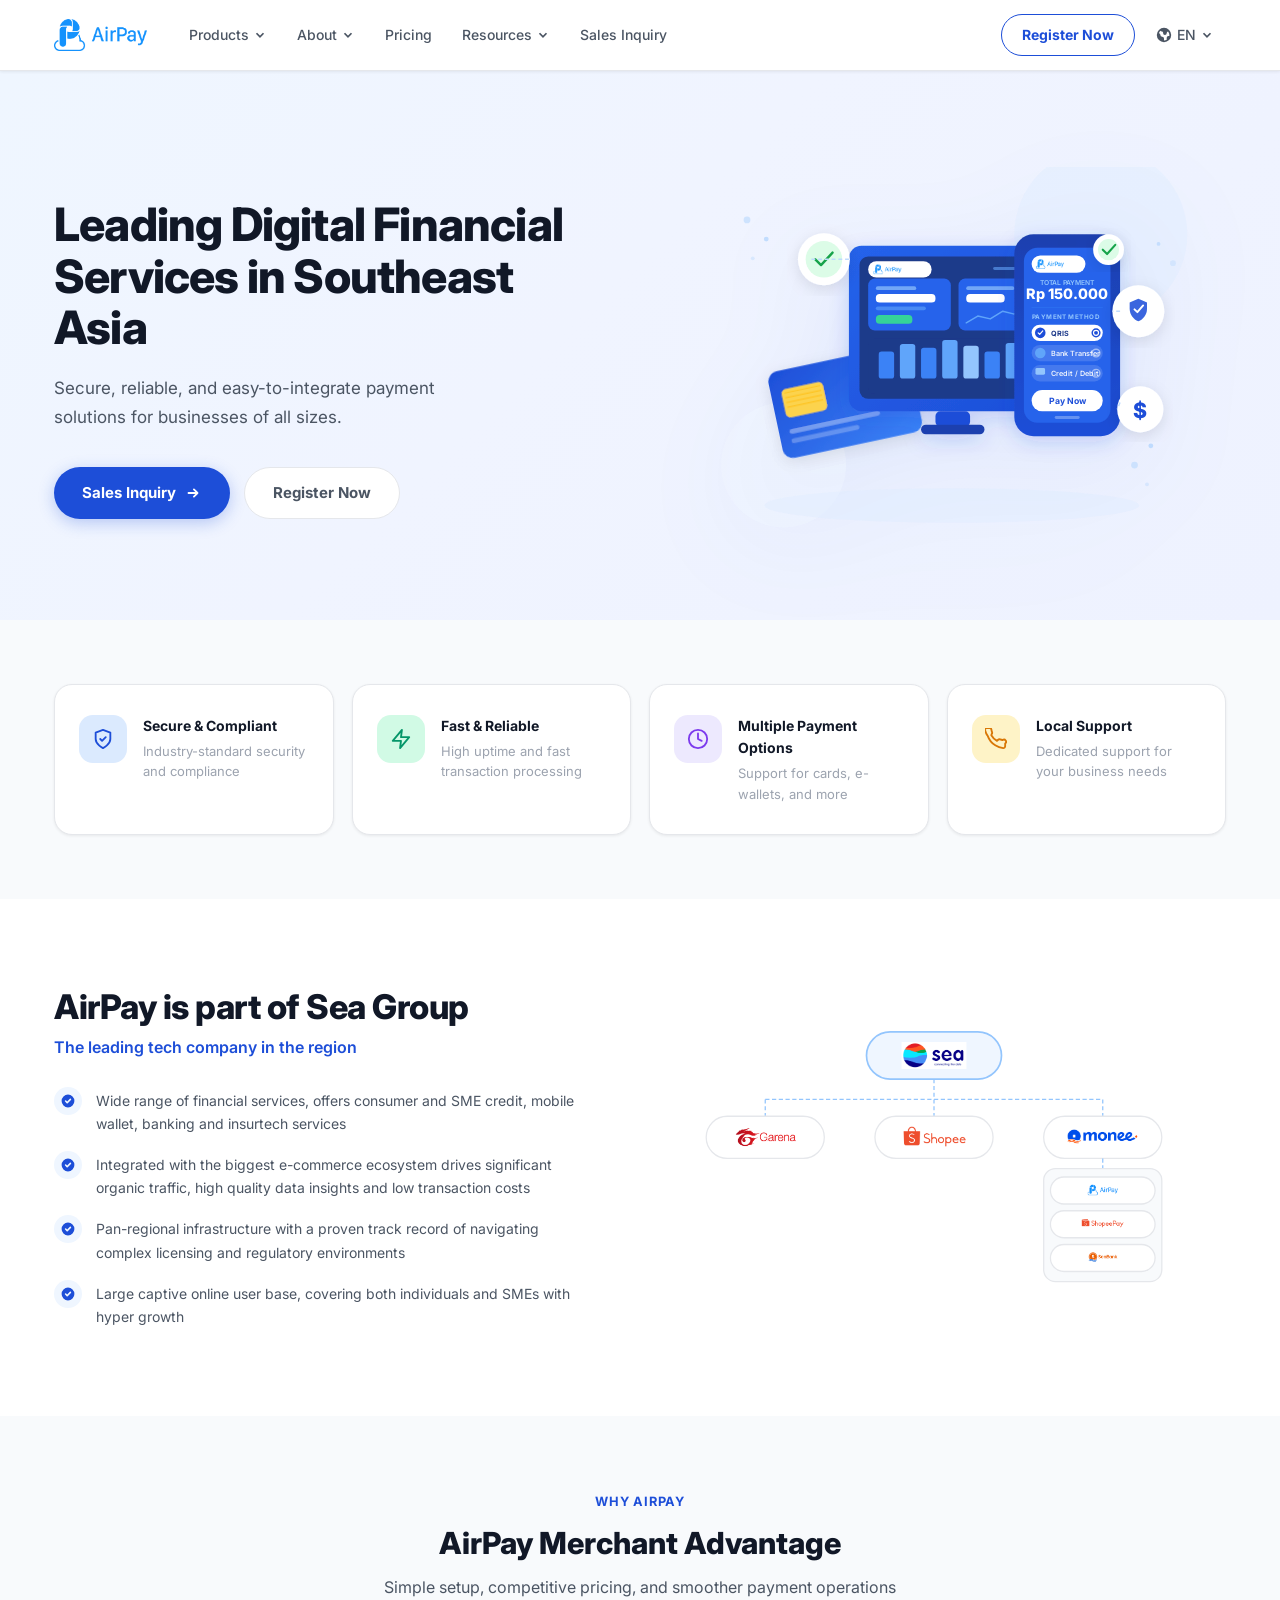
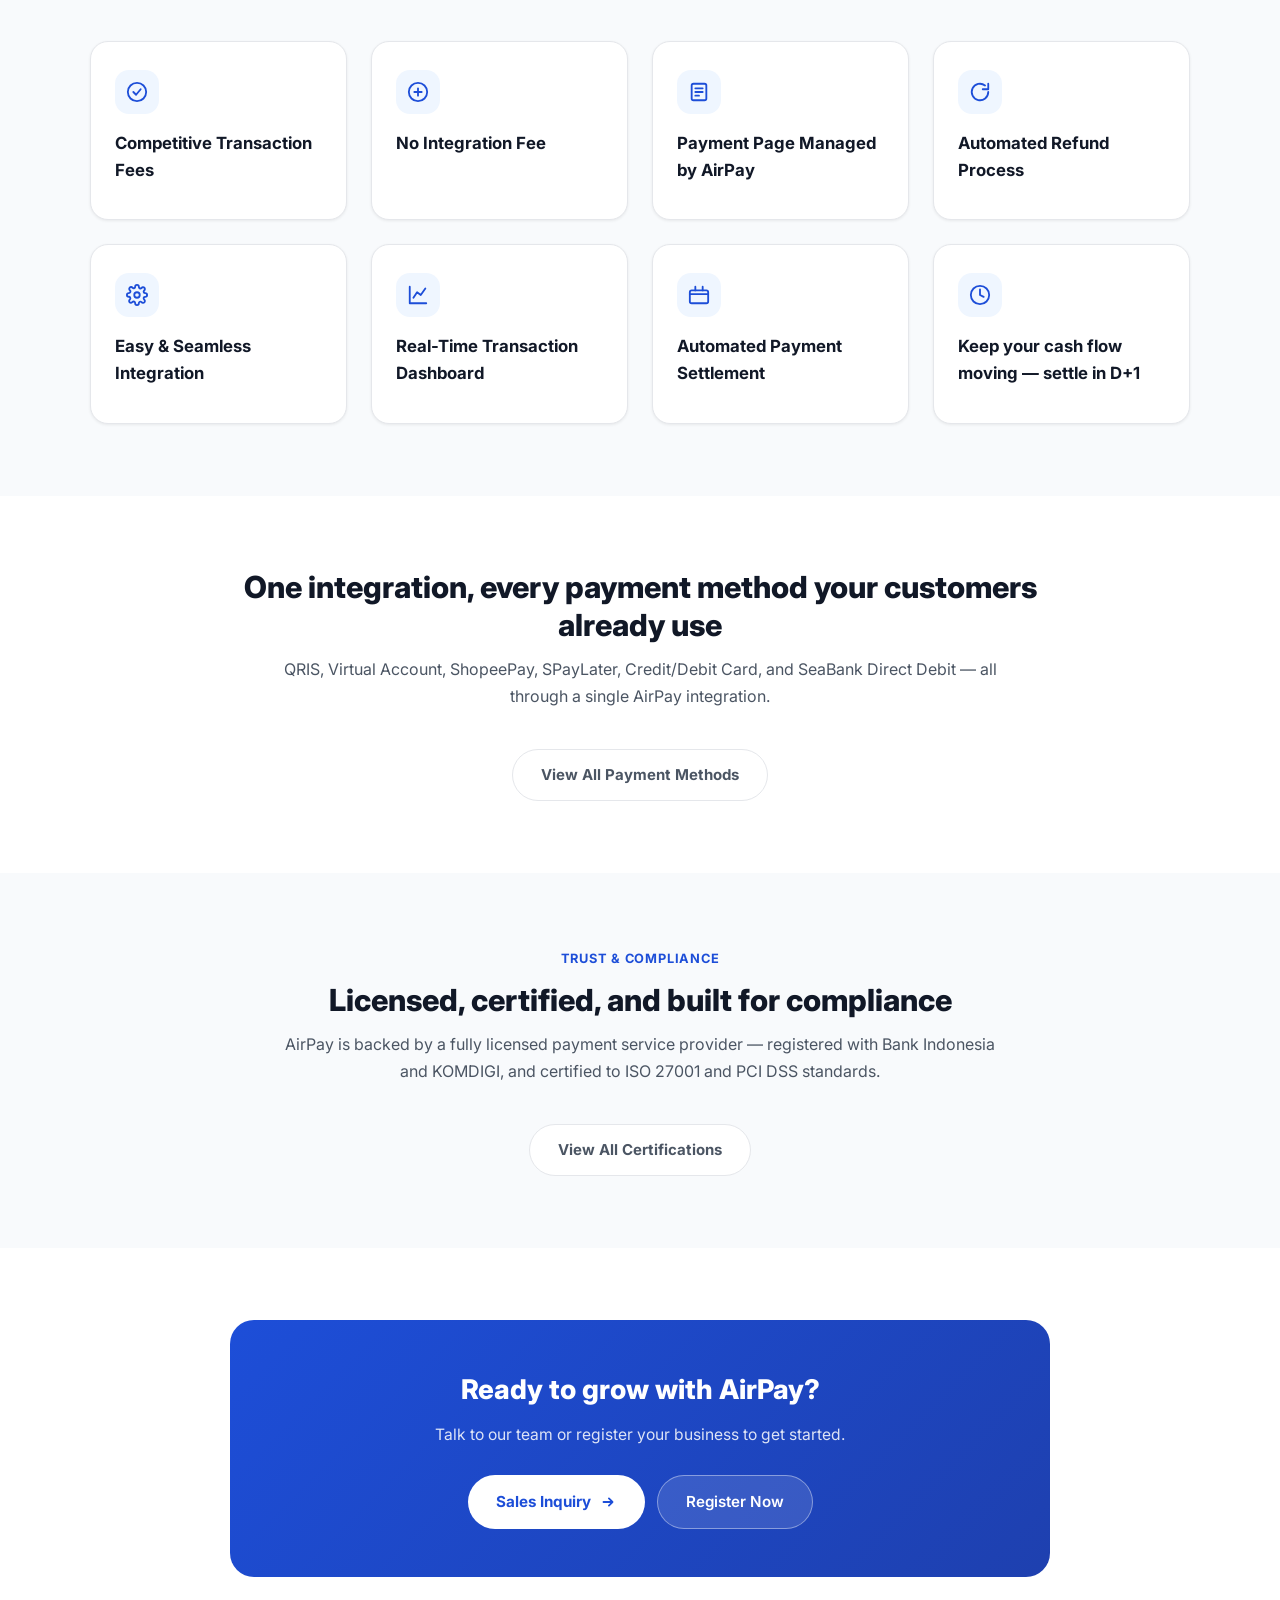
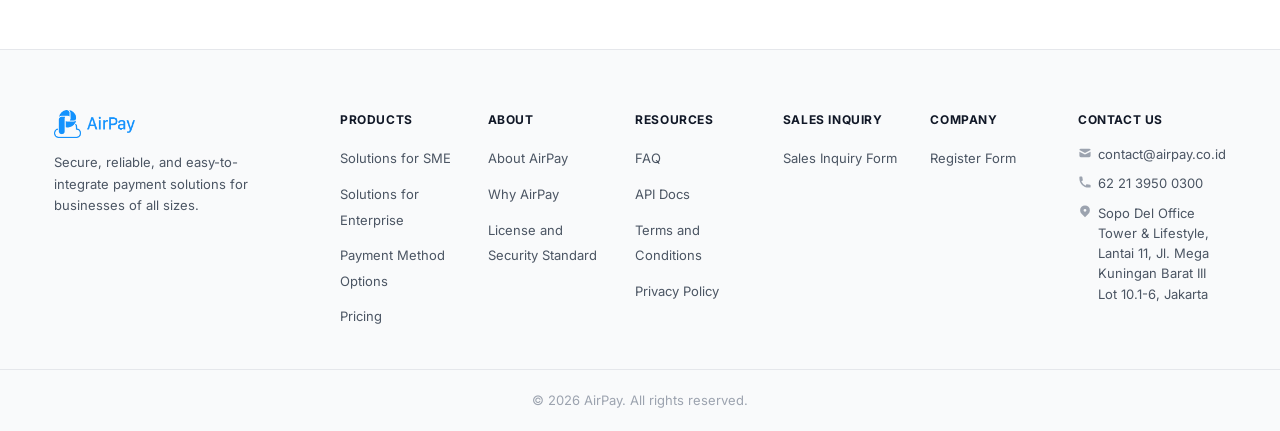
==== index.html @ 7a3e99b0 "Redesign hero phone into a richer, more enticing AirPay checkout mockup Enlarges the phone illustrat" ====
<!DOCTYPE html>
<html lang="en">
<head>
  <meta charset="UTF-8" />
  <meta name="viewport" content="width=device-width, initial-scale=1.0" />
  <meta name="description" content="AirPay — Secure, reliable, and easy-to-integrate payment solutions for businesses of all sizes in Southeast Asia." />
  <title>AirPay — Leading Digital Financial Services in Southeast Asia</title>
  <link href="https://fonts.googleapis.com/css2?family=Inter:wght@300;400;500;600;700;800&display=swap" rel="stylesheet" />
  <link rel="stylesheet" href="styles.css" />
  <link rel="stylesheet" href="content-page.css" />
</head>
<body>

  <!-- ===== NAVBAR ===== -->
  <nav class="navbar" id="navbar">
    <div class="nav-container">
      <a href="/" class="nav-logo">
        <img src="logo.png" alt="AirPay" class="logo-img" onerror="this.style.display='none';this.nextElementSibling.style.display='flex'">
        <span class="logo-svg-fallback">
          <svg viewBox="0 0 44 44" fill="none" xmlns="http://www.w3.org/2000/svg" style="width:38px;height:38px">
            <circle cx="22" cy="22" r="22" fill="#2196F3"/>
            <path d="M13 32L22 13L31 32H26.2L22 22.5L17.8 32H13Z" fill="white"/>
            <path d="M18 17H24C25.7 17 27 18.3 27 20C27 21.7 25.7 23 24 23H18V17Z" fill="rgba(255,255,255,0.5)"/>
          </svg>
          <span style="font-size:19px;font-weight:700;color:#2196F3;letter-spacing:-0.2px">AirPay</span>
        </span>
      </a>

      <div class="nav-menu" id="navMenu">
        <div class="nav-item dropdown">
          <a href="#" class="nav-link">
            <span data-i18n="nav.products">Products</span>
            <svg class="chevron" viewBox="0 0 16 16" fill="none" stroke="currentColor" stroke-width="2"><path d="M4 6l4 4 4-4"/></svg>
          </a>
          <div class="dropdown-menu">
            <a href="solutions-sme.html"><span data-i18n="nav.solutionsSme">Solutions for SME</span></a>
            <a href="solutions-enterprise.html"><span data-i18n="nav.solutionsEnterprise">Solutions for Enterprise</span></a>
            <a href="payment-methods.html"><span data-i18n="nav.paymentMethods">Payment Method Options</span></a>
          </div>
        </div>
        <div class="nav-item dropdown">
          <a href="#" class="nav-link">
            <span data-i18n="nav.about">About</span>
            <svg class="chevron" viewBox="0 0 16 16" fill="none" stroke="currentColor" stroke-width="2"><path d="M4 6l4 4 4-4"/></svg>
          </a>
          <div class="dropdown-menu">
            <a href="about-airpay.html"><span data-i18n="nav.aboutAirpay">About AirPay</span></a>
            <a href="partners.html"><span data-i18n="nav.airpayPartners">AirPay Partners</span></a>
            <a href="license.html"><span data-i18n="nav.licenseSecurity">License and Security Standard</span></a>
          </div>
        </div>
        <a href="pricing.html" class="nav-link"><span data-i18n="nav.pricing">Pricing</span></a>
        <div class="nav-item dropdown">
          <a href="#" class="nav-link">
            <span data-i18n="nav.resources">Resources</span>
            <svg class="chevron" viewBox="0 0 16 16" fill="none" stroke="currentColor" stroke-width="2"><path d="M4 6l4 4 4-4"/></svg>
          </a>
          <div class="dropdown-menu">
            <a href="#"><span data-i18n="nav.faq">FAQ</span></a>
            <a href="https://product.shopeepay.co.id/integration/api/gateway/" target="_blank" rel="noopener noreferrer"><span data-i18n="nav.apiDocs">API Docs</span></a>
            <a href="https://shopeepay.co.id/terms" target="_blank" rel="noopener noreferrer"><span data-i18n="nav.terms">Terms and Conditions</span></a>
            <a href="https://shopeepay.co.id/privacy" target="_blank" rel="noopener noreferrer"><span data-i18n="nav.privacy">Privacy Policy</span></a>
          </div>
        </div>
        <a href="https://help.shopee.co.id/portal/survey/45d63a38f236404bbe371f5e59797d23" target="_blank" rel="noopener noreferrer" class="nav-link"><span data-i18n="nav.salesInquiry">Sales Inquiry</span></a>
      </div>

      <div class="nav-actions" id="navActions">
        <a href="https://help.shopee.co.id/portal/survey/883dc85ec2584fb4941d2cc26aeb2e5a" target="_blank" rel="noopener noreferrer" class="btn-register"><span data-i18n="nav.registerNow">Register Now</span></a>
        <div class="lang-selector">
          <svg class="globe-icon" viewBox="0 0 20 20" fill="currentColor"><path fill-rule="evenodd" d="M10 18a8 8 0 100-16 8 8 0 000 16zM4.332 8.027a6.012 6.012 0 011.912-2.706C6.512 5.73 6.974 6 7.5 6A1.5 1.5 0 019 7.5V8a2 2 0 004 0 2 2 0 011.523-1.943A5.977 5.977 0 0116 10c0 .34-.028.675-.083 1H15a2 2 0 00-2 2v2.197A5.973 5.973 0 0110 16v-2a2 2 0 00-2-2 2 2 0 01-2-2 2 2 0 00-1.668-1.973z" clip-rule="evenodd"/></svg>
          <span class="lang-label">EN</span>
          <svg class="chevron" viewBox="0 0 16 16" fill="none" stroke="currentColor" stroke-width="2"><path d="M4 6l4 4 4-4"/></svg>
          <div class="lang-menu">
            <button type="button" class="lang-option" data-lang="en">
              <span>English</span>
              <svg class="lang-check" viewBox="0 0 20 20" fill="currentColor"><path fill-rule="evenodd" d="M16.707 5.293a1 1 0 010 1.414l-8 8a1 1 0 01-1.414 0l-4-4a1 1 0 111.414-1.414L8 12.586l7.293-7.293a1 1 0 011.414 0z" clip-rule="evenodd"/></svg>
            </button>
            <button type="button" class="lang-option" data-lang="id">
              <span>Bahasa Indonesia</span>
              <svg class="lang-check" viewBox="0 0 20 20" fill="currentColor"><path fill-rule="evenodd" d="M16.707 5.293a1 1 0 010 1.414l-8 8a1 1 0 01-1.414 0l-4-4a1 1 0 111.414-1.414L8 12.586l7.293-7.293a1 1 0 011.414 0z" clip-rule="evenodd"/></svg>
            </button>
          </div>
        </div>
      </div>

      <button class="nav-toggle" id="navToggle" aria-label="Toggle navigation">
        <span></span><span></span><span></span>
      </button>
    </div>
  </nav>

  <!-- ===== HERO ===== -->
  <section class="hero">
    <div class="hero-container">
      <div class="hero-content">
        <h1 class="hero-title" data-i18n="hero.title">Leading Digital Financial Services in Southeast Asia</h1>
        <p class="hero-subtitle" data-i18n="hero.subtitle">Secure, reliable, and easy-to-integrate payment solutions for businesses of all sizes.</p>
        <div class="hero-actions">
          <a href="https://help.shopee.co.id/portal/survey/45d63a38f236404bbe371f5e59797d23" target="_blank" rel="noopener noreferrer" class="btn-primary">
            <span data-i18n="nav.salesInquiry">Sales Inquiry</span>
            <svg viewBox="0 0 20 20" fill="currentColor"><path fill-rule="evenodd" d="M10.293 5.293a1 1 0 011.414 0l4 4a1 1 0 010 1.414l-4 4a1 1 0 01-1.414-1.414L12.586 11H5a1 1 0 110-2h7.586l-2.293-2.293a1 1 0 010-1.414z" clip-rule="evenodd"/></svg>
          </a>
          <a href="https://help.shopee.co.id/portal/survey/883dc85ec2584fb4941d2cc26aeb2e5a" target="_blank" rel="noopener noreferrer" class="btn-outline-hero"><span data-i18n="nav.registerNow">Register Now</span></a>
        </div>
      </div>

      <div class="hero-illustration">
        <svg viewBox="0 0 520 400" fill="none" xmlns="http://www.w3.org/2000/svg" class="hero-svg">
          <defs>
            <linearGradient id="monGrad" x1="0" y1="0" x2="1" y2="1">
              <stop offset="0%" stop-color="#2563EB"/>
              <stop offset="100%" stop-color="#1D4ED8"/>
            </linearGradient>
            <linearGradient id="phoneGrad" x1="0" y1="0" x2="0" y2="1">
              <stop offset="0%" stop-color="#1E40AF"/>
              <stop offset="100%" stop-color="#1D4ED8"/>
            </linearGradient>
            <linearGradient id="cardGrad" x1="0" y1="0" x2="1" y2="1">
              <stop offset="0%" stop-color="#1D4ED8"/>
              <stop offset="100%" stop-color="#3B82F6"/>
            </linearGradient>
            <filter id="fShadow" x="-15%" y="-15%" width="130%" height="140%">
              <feDropShadow dx="0" dy="6" stdDeviation="10" flood-color="rgba(29,78,216,0.18)"/>
            </filter>
            <filter id="fFloat" x="-20%" y="-20%" width="140%" height="140%">
              <feDropShadow dx="0" dy="4" stdDeviation="8" flood-color="rgba(0,0,0,0.10)"/>
            </filter>
          </defs>

          <!-- Background blobs -->
          <circle cx="420" cy="70" r="90" fill="#DBEAFE" opacity="0.35"/>
          <circle cx="90" cy="310" r="65" fill="#EFF6FF" opacity="0.5"/>

          <!-- Decorative dots -->
          <circle cx="52" cy="55" r="3.5" fill="#BFDBFE" opacity="0.7"/>
          <circle cx="72" cy="75" r="2.5" fill="#93C5FD" opacity="0.5"/>
          <circle cx="58" cy="95" r="2" fill="#BFDBFE" opacity="0.5"/>
          <circle cx="455" cy="310" r="3.5" fill="#BFDBFE" opacity="0.7"/>
          <circle cx="472" cy="290" r="2.5" fill="#93C5FD" opacity="0.5"/>
          <circle cx="468" cy="330" r="2" fill="#BFDBFE" opacity="0.5"/>
          <circle cx="480" cy="80" r="2" fill="#93C5FD" opacity="0.4"/>
          <circle cx="495" cy="100" r="3" fill="#BFDBFE" opacity="0.5"/>

          <!-- Base shadow -->
          <ellipse cx="265" cy="352" rx="195" ry="18" fill="#DBEAFE" opacity="0.4"/>

          <!-- Credit Card -->
          <g transform="rotate(-12 145 235)" filter="url(#fFloat)">
            <rect x="78" y="200" width="148" height="92" rx="11" fill="url(#cardGrad)"/>
            <rect x="89" y="220" width="44" height="30" rx="5" fill="#FCD34D"/>
            <line x1="92" y1="224" x2="130" y2="224" stroke="rgba(255,185,0,0.5)" stroke-width="1.5"/>
            <line x1="92" y1="229" x2="130" y2="229" stroke="rgba(255,185,0,0.5)" stroke-width="1.5"/>
            <line x1="92" y1="234" x2="130" y2="234" stroke="rgba(255,185,0,0.5)" stroke-width="1.5"/>
            <line x1="92" y1="239" x2="130" y2="239" stroke="rgba(255,185,0,0.5)" stroke-width="1.5"/>
            <rect x="89" y="262" width="96" height="5" rx="2.5" fill="rgba(255,255,255,0.35)"/>
            <rect x="89" y="272" width="72" height="5" rx="2.5" fill="rgba(255,255,255,0.25)"/>
            <path d="M178 228 Q185 220 192 228" stroke="white" stroke-width="2" fill="none" stroke-linecap="round"/>
            <path d="M181 232 Q185 225 189 232" stroke="white" stroke-width="2" fill="none" stroke-linecap="round"/>
            <circle cx="185" cy="236" r="2" fill="white"/>
          </g>

          <!-- Monitor -->
          <g filter="url(#fShadow)">
            <rect x="158" y="82" width="216" height="172" rx="13" fill="url(#monGrad)"/>
            <rect x="169" y="93" width="194" height="148" rx="9" fill="#1E3A8A"/>
            <!-- Header: real AirPay logo -->
            <rect x="178" y="98" width="66" height="17" rx="8.5" fill="white"/>
            <image href="logo.png" x="182" y="101.5" width="32" height="10" preserveAspectRatio="xMidYMid meet"/>
            <rect x="308" y="104" width="28" height="3" rx="1.5" fill="#60A5FA" opacity="0.6"/>
            <!-- Balance card -->
            <rect x="178" y="116" width="86" height="54" rx="7" fill="#2563EB"/>
            <rect x="186" y="124" width="42" height="4" rx="2" fill="#93C5FD" opacity="0.7"/>
            <rect x="186" y="132" width="62" height="9" rx="4" fill="white"/>
            <rect x="186" y="145" width="52" height="4" rx="2" fill="#60A5FA" opacity="0.6"/>
            <rect x="186" y="154" width="38" height="9" rx="4" fill="#34D399"/>
            <!-- Stats card -->
            <rect x="272" y="116" width="84" height="54" rx="7" fill="#2563EB"/>
            <rect x="280" y="124" width="50" height="4" rx="2" fill="#93C5FD" opacity="0.7"/>
            <rect x="280" y="132" width="40" height="9" rx="4" fill="white"/>
            <polyline points="280,162 292,155 305,158 318,150 330,153 343,146 348,148" stroke="#60A5FA" stroke-width="1.5" fill="none" stroke-linecap="round" stroke-linejoin="round"/>
            <!-- Bar chart -->
            <rect x="178" y="178" width="178" height="58" rx="7" fill="#1E3A8A"/>
            <rect x="189" y="192" width="16" height="28" rx="3" fill="#3B82F6"/>
            <rect x="211" y="184" width="16" height="36" rx="3" fill="#60A5FA"/>
            <rect x="233" y="188" width="16" height="32" rx="3" fill="#3B82F6"/>
            <rect x="255" y="180" width="16" height="40" rx="3" fill="#60A5FA"/>
            <rect x="277" y="186" width="16" height="34" rx="3" fill="#93C5FD"/>
            <rect x="299" y="192" width="16" height="28" rx="3" fill="#3B82F6"/>
            <rect x="321" y="183" width="16" height="37" rx="3" fill="#60A5FA"/>
            <!-- Stand -->
            <rect x="248" y="254" width="36" height="16" rx="5" fill="#1D4ED8"/>
            <rect x="233" y="268" width="66" height="10" rx="5" fill="#1E40AF"/>
          </g>

          <!-- Phone: AirPay checkout mockup -->
          <g filter="url(#fShadow)">
            <rect x="330" y="70" width="110" height="210" rx="20" fill="url(#phoneGrad)"/>
            <rect x="340" y="84" width="90" height="182" rx="14" fill="#2563EB"/>
            <rect x="375" y="76" width="20" height="6" rx="3" fill="#1E40AF"/>

            <!-- Header: real AirPay logo -->
            <rect x="348" y="92" width="56" height="18" rx="9" fill="white"/>
            <image href="logo.png" x="352" y="96" width="30" height="10" preserveAspectRatio="xMidYMid meet"/>

            <!-- Amount -->
            <text x="385" y="123" text-anchor="middle" fill="#93C5FD" font-size="7" font-family="Inter,sans-serif" font-weight="600">TOTAL PAYMENT</text>
            <text x="385" y="137" text-anchor="middle" fill="white" font-size="15" font-family="Inter,sans-serif" font-weight="800">Rp 150.000</text>
            <line x1="348" y1="146" x2="422" y2="146" stroke="#3B82F6" stroke-width="1" opacity="0.4"/>

            <!-- Payment method list -->
            <text x="348" y="158" fill="#93C5FD" font-size="6.5" font-family="Inter,sans-serif" font-weight="700" letter-spacing="0.5">PAYMENT METHOD</text>

            <rect x="348" y="164" width="74" height="17" rx="8.5" fill="white"/>
            <circle cx="357" cy="172.5" r="5.5" fill="#1D4ED8"/>
            <path d="M354.8 172.5L356.4 174.1L359.6 170.4" stroke="white" stroke-width="1.2" fill="none" stroke-linecap="round" stroke-linejoin="round"/>
            <text x="368" y="175.5" fill="#1E3A8A" font-size="7.5" font-family="Inter,sans-serif" font-weight="700">QRIS</text>
            <circle cx="415" cy="172.5" r="4" fill="none" stroke="#1D4ED8" stroke-width="1.5"/>
            <circle cx="415" cy="172.5" r="2" fill="#1D4ED8"/>

            <rect x="348" y="185" width="74" height="17" rx="8.5" fill="white" opacity="0.14"/>
            <circle cx="357" cy="193.5" r="5.5" fill="#60A5FA"/>
            <text x="368" y="196.5" fill="white" font-size="7.5" font-family="Inter,sans-serif" font-weight="600" opacity="0.9">Bank Transfer</text>
            <circle cx="415" cy="193.5" r="4" fill="none" stroke="white" stroke-width="1.5" opacity="0.5"/>

            <rect x="348" y="206" width="74" height="17" rx="8.5" fill="white" opacity="0.14"/>
            <rect x="352" y="209" width="10" height="7" rx="1.5" fill="#93C5FD"/>
            <text x="368" y="217.5" fill="white" font-size="7.5" font-family="Inter,sans-serif" font-weight="600" opacity="0.9">Credit / Debit</text>
            <circle cx="415" cy="214.5" r="4" fill="none" stroke="white" stroke-width="1.5" opacity="0.5"/>

            <!-- Pay button -->
            <rect x="348" y="232" width="74" height="22" rx="11" fill="white"/>
            <text x="385" y="246.5" text-anchor="middle" fill="#1D4ED8" font-size="9" font-family="Inter,sans-serif" font-weight="700">Pay Now</text>

            <!-- Home bar -->
            <rect x="372" y="259" width="26" height="3" rx="1.5" fill="white" opacity="0.3"/>
          </g>

          <!-- Check overlay -->
          <g filter="url(#fFloat)">
            <circle cx="428" cy="86" r="16" fill="white"/>
            <circle cx="428" cy="86" r="11" fill="#DCFCE7"/>
            <path d="M422 86L426.5 90.5L435 81" stroke="#16A34A" stroke-width="2.2" fill="none" stroke-linecap="round" stroke-linejoin="round"/>
          </g>

          <!-- Floating badge: green check -->
          <g filter="url(#fFloat)">
            <circle cx="132" cy="96" r="27" fill="white"/>
            <circle cx="132" cy="96" r="19" fill="#DCFCE7"/>
            <path d="M123 96L129 102L141 89" stroke="#16A34A" stroke-width="2.5" fill="none" stroke-linecap="round" stroke-linejoin="round"/>
          </g>

          <!-- Floating badge: shield -->
          <g filter="url(#fFloat)">
            <circle cx="459" cy="150" r="27" fill="white"/>
            <path d="M459 137L450 140.8L450 147.5C450 153.5 454 158.8 459 160.5C464 158.8 468 153.5 468 147.5L468 140.8Z" fill="#DBEAFE"/>
            <path d="M459 137L450 140.8L450 147.5C450 153.5 454 158.8 459 160.5C464 158.8 468 153.5 468 147.5L468 140.8Z" fill="#1D4ED8" opacity="0.85"/>
            <path d="M455 148L458 151L464 144" stroke="white" stroke-width="2" fill="none" stroke-linecap="round" stroke-linejoin="round"/>
          </g>

          <!-- Floating badge: dollar -->
          <g filter="url(#fFloat)">
            <circle cx="461" cy="252" r="24" fill="white"/>
            <text x="461" y="261" text-anchor="middle" fill="#1D4ED8" font-size="22" font-weight="800" font-family="Inter,sans-serif">$</text>
          </g>

          <!-- Connector lines -->
          <line x1="158" y1="96" x2="118" y2="96" stroke="#BFDBFE" stroke-width="1.5" stroke-dasharray="4 3"/>
          <line x1="440" y1="150" x2="432" y2="150" stroke="#BFDBFE" stroke-width="1.5" stroke-dasharray="4 3"/>
          <line x1="440" y1="245" x2="437" y2="252" stroke="#BFDBFE" stroke-width="1.5" stroke-dasharray="4 3"/>
        </svg>
      </div>
    </div>
  </section>

  <!-- ===== FEATURES ===== -->
  <section class="features">
    <div class="features-container">
      <div class="feature-card">
        <div class="feature-icon icon-blue">
          <svg viewBox="0 0 24 24" fill="none" stroke="currentColor" stroke-width="2" stroke-linecap="round" stroke-linejoin="round">
            <path d="M12 22s8-4 8-10V5l-8-3-8 3v7c0 6 8 10 8 10z"/>
            <path d="M9 12l2 2 4-4"/>
          </svg>
        </div>
        <div>
          <h3 data-i18n="features.secure.title">Secure &amp; Compliant</h3>
          <p data-i18n="features.secure.desc">Industry-standard security and compliance</p>
        </div>
      </div>

      <div class="feature-card">
        <div class="feature-icon icon-green">
          <svg viewBox="0 0 24 24" fill="none" stroke="currentColor" stroke-width="2" stroke-linecap="round" stroke-linejoin="round">
            <polygon points="13 2 3 14 12 14 11 22 21 10 12 10 13 2"/>
          </svg>
        </div>
        <div>
          <h3 data-i18n="features.fast.title">Fast &amp; Reliable</h3>
          <p data-i18n="features.fast.desc">High uptime and fast transaction processing</p>
        </div>
      </div>

      <div class="feature-card">
        <div class="feature-icon icon-purple">
          <svg viewBox="0 0 24 24" fill="none" stroke="currentColor" stroke-width="2" stroke-linecap="round" stroke-linejoin="round">
            <path d="M12 2a10 10 0 100 20A10 10 0 0012 2z"/>
            <path d="M12 6v6l4 2"/>
          </svg>
        </div>
        <div>
          <h3 data-i18n="features.multi.title">Multiple Payment Options</h3>
          <p data-i18n="features.multi.desc">Support for cards, e-wallets, and more</p>
        </div>
      </div>

      <div class="feature-card">
        <div class="feature-icon icon-orange">
          <svg viewBox="0 0 24 24" fill="none" stroke="currentColor" stroke-width="2" stroke-linecap="round" stroke-linejoin="round">
            <path d="M22 16.92v3a2 2 0 01-2.18 2 19.79 19.79 0 01-8.63-3.07A19.5 19.5 0 013.07 8.81 19.79 19.79 0 010 2.18 2 2 0 012 0h3a2 2 0 012 1.72 12.84 12.84 0 00.7 2.81 2 2 0 01-.45 2.11L6.91 7.91a16 16 0 006.18 6.18l1.27-1.27a2 2 0 012.11-.45 12.84 12.84 0 002.81.7A2 2 0 0122 16.92z"/>
          </svg>
        </div>
        <div>
          <h3 data-i18n="features.support.title">Local Support</h3>
          <p data-i18n="features.support.desc">Dedicated support for your business needs</p>
        </div>
      </div>
    </div>
  </section>

  <!-- ===== SEA GROUP ===== -->
  <section class="sea-group">
    <div class="sea-group-container">
      <div class="sea-group-content">
        <h2 data-i18n="sea.title">AirPay is part of Sea Group</h2>
        <p class="sea-subtitle" data-i18n="sea.subtitle">The leading tech company in the region</p>
        <ul class="sea-list">
          <li>
            <svg class="check-ic" viewBox="0 0 20 20" fill="currentColor">
              <path fill-rule="evenodd" d="M10 18a8 8 0 100-16 8 8 0 000 16zm3.707-9.293a1 1 0 00-1.414-1.414L9 10.586 7.707 9.293a1 1 0 00-1.414 1.414l2 2a1 1 0 001.414 0l4-4z" clip-rule="evenodd"/>
            </svg>
            <span data-i18n="sea.bullet1">Wide range of financial services, offers consumer and SME credit, mobile wallet, banking and insurtech services</span>
          </li>
          <li>
            <svg class="check-ic" viewBox="0 0 20 20" fill="currentColor">
              <path fill-rule="evenodd" d="M10 18a8 8 0 100-16 8 8 0 000 16zm3.707-9.293a1 1 0 00-1.414-1.414L9 10.586 7.707 9.293a1 1 0 00-1.414 1.414l2 2a1 1 0 001.414 0l4-4z" clip-rule="evenodd"/>
            </svg>
            <span data-i18n="sea.bullet2">Integrated with the biggest e-commerce ecosystem drives significant organic traffic, high quality data insights and low transaction costs</span>
          </li>
          <li>
            <svg class="check-ic" viewBox="0 0 20 20" fill="currentColor">
              <path fill-rule="evenodd" d="M10 18a8 8 0 100-16 8 8 0 000 16zm3.707-9.293a1 1 0 00-1.414-1.414L9 10.586 7.707 9.293a1 1 0 00-1.414 1.414l2 2a1 1 0 001.414 0l4-4z" clip-rule="evenodd"/>
            </svg>
            <span data-i18n="sea.bullet3">Pan-regional infrastructure with a proven track record of navigating complex licensing and regulatory environments</span>
          </li>
          <li>
            <svg class="check-ic" viewBox="0 0 20 20" fill="currentColor">
              <path fill-rule="evenodd" d="M10 18a8 8 0 100-16 8 8 0 000 16zm3.707-9.293a1 1 0 00-1.414-1.414L9 10.586 7.707 9.293a1 1 0 00-1.414 1.414l2 2a1 1 0 001.414 0l4-4z" clip-rule="evenodd"/>
            </svg>
            <span data-i18n="sea.bullet4">Large captive online user base, covering both individuals and SMEs with hyper growth</span>
          </li>
        </ul>
      </div>

      <div class="sea-map-wrap">
        <svg viewBox="0 0 640 336" fill="none" xmlns="http://www.w3.org/2000/svg" class="ecosystem-svg">
          <!-- Sea Group (parent) -->
          <rect x="240" y="20" width="160" height="56" rx="28" fill="#EFF6FF" stroke="#93C5FD" stroke-width="2"/>
          <image href="sea-logo.png" x="281.5" y="32" width="77" height="32" preserveAspectRatio="xMidYMid meet"/>

          <!-- Sea Group's branches -->
          <line x1="320" y1="76" x2="320" y2="100" stroke="#93C5FD" stroke-width="1.5" stroke-dasharray="5 3"/>
          <line x1="120" y1="100" x2="520" y2="100" stroke="#93C5FD" stroke-width="1.5" stroke-dasharray="5 3"/>
          <line x1="120" y1="100" x2="120" y2="120" stroke="#93C5FD" stroke-width="1.5" stroke-dasharray="5 3"/>
          <line x1="320" y1="100" x2="320" y2="120" stroke="#93C5FD" stroke-width="1.5" stroke-dasharray="5 3"/>
          <line x1="520" y1="100" x2="520" y2="120" stroke="#93C5FD" stroke-width="1.5" stroke-dasharray="5 3"/>

          <!-- Digital Entertainment -->
          <rect x="50" y="120" width="140" height="50" rx="25" fill="white" stroke="#E5E7EB" stroke-width="1.5"/>
          <image href="garena-logo.png" x="81.9" y="131" width="76.3" height="28" preserveAspectRatio="xMidYMid meet"/>

          <!-- E-Commerce -->
          <rect x="250" y="120" width="140" height="50" rx="25" fill="white" stroke="#E5E7EB" stroke-width="1.5"/>
          <image href="shopee-logo.png" x="279.6" y="131" width="80.8" height="28" preserveAspectRatio="xMidYMid meet"/>

          <!-- Digital Financial Service: Monee -->
          <rect x="450" y="120" width="140" height="50" rx="25" fill="white" stroke="#E5E7EB" stroke-width="1.5"/>
          <image href="monee-logo.png" x="476.1" y="132" width="87.8" height="26" preserveAspectRatio="xMidYMid meet"/>

          <!-- Monee's products, grouped in one branch -->
          <line x1="520" y1="170" x2="520" y2="182" stroke="#93C5FD" stroke-width="1.5" stroke-dasharray="5 3"/>
          <rect x="450" y="182" width="140" height="134" rx="14" fill="#F8FAFC" stroke="#E5E7EB" stroke-width="1.5"/>

          <rect x="458" y="192" width="124" height="32" rx="16" fill="white" stroke="#E5E7EB" stroke-width="1.5"/>
          <image href="airpay-logo.png" x="500" y="199.5" width="40" height="17" preserveAspectRatio="xMidYMid meet"/>

          <rect x="458" y="232" width="124" height="32" rx="16" fill="white" stroke="#E5E7EB" stroke-width="1.5"/>
          <image href="shopeepay-logo.png" x="492.25" y="239.5" width="55.5" height="17" preserveAspectRatio="xMidYMid meet"/>

          <rect x="458" y="272" width="124" height="32" rx="16" fill="white" stroke="#E5E7EB" stroke-width="1.5"/>
          <image href="seabank-logo.png" x="499.4" y="279.5" width="41.2" height="17" preserveAspectRatio="xMidYMid meet"/>
        </svg>
      </div>
    </div>
  </section>

  <!-- ===== MERCHANT ADVANTAGE ===== -->
  <section class="cp-section alt">
    <div class="cp-container">
      <div class="cp-section-head center">
        <span class="cp-eyebrow" data-i18n="about.advantage.eyebrow">Why AirPay</span>
        <h2 class="cp-section-title" data-i18n="about.advantage.title">AirPay Merchant Advantage</h2>
        <p class="cp-section-sub" data-i18n="about.advantage.subtitle">Simple setup, competitive pricing, and smoother payment operations</p>
      </div>
      <div class="cp-grid-4">
        <div class="cp-card">
          <div class="cp-card-icon">
            <svg viewBox="0 0 24 24" fill="none" stroke="currentColor" stroke-width="2" stroke-linecap="round" stroke-linejoin="round"><path d="M12 2a10 10 0 100 20A10 10 0 0012 2z"/><path d="M8 12l3 3 5-6"/></svg>
          </div>
          <h3 class="cp-card-title" data-i18n="about.advantage.fees.title">Competitive Transaction Fees</h3>
        </div>
        <div class="cp-card">
          <div class="cp-card-icon">
            <svg viewBox="0 0 24 24" fill="none" stroke="currentColor" stroke-width="2" stroke-linecap="round" stroke-linejoin="round"><circle cx="12" cy="12" r="10"/><path d="M8 12h8M12 8v8"/></svg>
          </div>
          <h3 class="cp-card-title" data-i18n="about.advantage.noFee.title">No Integration Fee</h3>
        </div>
        <div class="cp-card">
          <div class="cp-card-icon">
            <svg viewBox="0 0 24 24" fill="none" stroke="currentColor" stroke-width="2" stroke-linecap="round" stroke-linejoin="round"><rect x="4" y="3" width="16" height="18" rx="2"/><path d="M8 8h8M8 12h8M8 16h4"/></svg>
          </div>
          <h3 class="cp-card-title" data-i18n="about.advantage.hostedPage.title">Payment Page Managed by AirPay</h3>
        </div>
        <div class="cp-card">
          <div class="cp-card-icon">
            <svg viewBox="0 0 24 24" fill="none" stroke="currentColor" stroke-width="2" stroke-linecap="round" stroke-linejoin="round"><path d="M21 12a9 9 0 11-3.5-7.14M21 3v6h-6"/></svg>
          </div>
          <h3 class="cp-card-title" data-i18n="about.advantage.refund.title">Automated Refund Process</h3>
        </div>
        <div class="cp-card">
          <div class="cp-card-icon">
            <svg viewBox="0 0 24 24" fill="none" stroke="currentColor" stroke-width="2" stroke-linecap="round" stroke-linejoin="round"><circle cx="12" cy="12" r="3"/><path d="M19.4 15a1.7 1.7 0 00.3 1.9l.1.1a2 2 0 11-2.8 2.8l-.1-.1a1.7 1.7 0 00-1.9-.3 1.7 1.7 0 00-1 1.6V21a2 2 0 11-4 0v-.1a1.7 1.7 0 00-1-1.6 1.7 1.7 0 00-1.9.3l-.1.1a2 2 0 11-2.8-2.8l.1-.1a1.7 1.7 0 00.3-1.9 1.7 1.7 0 00-1.6-1H3a2 2 0 110-4h.1a1.7 1.7 0 001.6-1 1.7 1.7 0 00-.3-1.9l-.1-.1a2 2 0 112.8-2.8l.1.1a1.7 1.7 0 001.9.3H9a1.7 1.7 0 001-1.6V3a2 2 0 114 0v.1a1.7 1.7 0 001 1.6 1.7 1.7 0 001.9-.3l.1-.1a2 2 0 112.8 2.8l-.1.1a1.7 1.7 0 00-.3 1.9V9a1.7 1.7 0 001.6 1H21a2 2 0 110 4h-.1a1.7 1.7 0 00-1.6 1z"/></svg>
          </div>
          <h3 class="cp-card-title" data-i18n="about.advantage.integration.title">Easy &amp; Seamless Integration</h3>
        </div>
        <div class="cp-card">
          <div class="cp-card-icon">
            <svg viewBox="0 0 24 24" fill="none" stroke="currentColor" stroke-width="2" stroke-linecap="round" stroke-linejoin="round"><path d="M3 3v18h18"/><path d="M7 15l4-6 4 3 5-7"/></svg>
          </div>
          <h3 class="cp-card-title" data-i18n="about.advantage.dashboard.title">Real-Time Transaction Dashboard</h3>
        </div>
        <div class="cp-card">
          <div class="cp-card-icon">
            <svg viewBox="0 0 24 24" fill="none" stroke="currentColor" stroke-width="2" stroke-linecap="round" stroke-linejoin="round"><rect x="2" y="7" width="20" height="14" rx="2"/><path d="M16 3v4M8 3v4M2 11h20"/></svg>
          </div>
          <h3 class="cp-card-title" data-i18n="about.advantage.settlement.title">Automated Payment Settlement</h3>
        </div>
        <div class="cp-card">
          <div class="cp-card-icon">
            <svg viewBox="0 0 24 24" fill="none" stroke="currentColor" stroke-width="2" stroke-linecap="round" stroke-linejoin="round"><circle cx="12" cy="12" r="10"/><path d="M12 6v6l4 2"/></svg>
          </div>
          <h3 class="cp-card-title" data-i18n="about.advantage.cashflow.title">Keep your cash flow moving — settle in D+1</h3>
        </div>
      </div>
    </div>
  </section>

  <!-- ===== PAYMENT CHANNELS TEASER ===== -->
  <section class="cp-section">
    <div class="cp-container narrow">
      <div class="cp-section-head center">
        <h2 class="cp-section-title" data-i18n="sme.channels.title">One integration, every payment method your customers already use</h2>
        <p class="cp-section-sub" data-i18n="sme.channels.subtitle">QRIS, Virtual Account, ShopeePay, SPayLater, Credit/Debit Card, and SeaBank Direct Debit — all through a single AirPay integration.</p>
      </div>
      <div style="text-align:center">
        <a href="payment-methods.html" class="btn-outline-hero" style="display:inline-flex"><span data-i18n="home.channels.cta">View All Payment Methods</span></a>
      </div>
    </div>
  </section>

  <!-- ===== LICENSING TEASER ===== -->
  <section class="cp-section alt">
    <div class="cp-container narrow">
      <div class="cp-section-head center">
        <span class="cp-eyebrow" data-i18n="home.compliance.eyebrow">Trust &amp; Compliance</span>
        <h2 class="cp-section-title" data-i18n="home.compliance.title">Licensed, certified, and built for compliance</h2>
        <p class="cp-section-sub" data-i18n="home.compliance.subtitle">AirPay is backed by a fully licensed payment service provider — registered with Bank Indonesia and KOMDIGI, and certified to ISO 27001 and PCI DSS standards.</p>
      </div>
      <div style="text-align:center">
        <a href="license.html" class="btn-outline-hero" style="display:inline-flex"><span data-i18n="home.compliance.cta">View All Certifications</span></a>
      </div>
    </div>
  </section>

  <!-- ===== CTA ===== -->
  <section class="cp-section">
    <div class="cp-container narrow">
      <div class="cp-cta">
        <h2 data-i18n="about.cta.title">Ready to grow with AirPay?</h2>
        <p data-i18n="about.cta.subtitle">Talk to our team or register your business to get started.</p>
        <div class="cp-cta-actions">
          <a href="https://help.shopee.co.id/portal/survey/45d63a38f236404bbe371f5e59797d23" target="_blank" rel="noopener noreferrer" class="btn-cta-primary">
            <span data-i18n="nav.salesInquiry">Sales Inquiry</span>
            <svg viewBox="0 0 20 20" fill="currentColor"><path fill-rule="evenodd" d="M10.293 5.293a1 1 0 011.414 0l4 4a1 1 0 010 1.414l-4 4a1 1 0 01-1.414-1.414L12.586 11H5a1 1 0 110-2h7.586l-2.293-2.293a1 1 0 010-1.414z" clip-rule="evenodd"/></svg>
          </a>
          <a href="https://help.shopee.co.id/portal/survey/883dc85ec2584fb4941d2cc26aeb2e5a" target="_blank" rel="noopener noreferrer" class="btn-cta-secondary"><span data-i18n="nav.registerNow">Register Now</span></a>
        </div>
      </div>
    </div>
  </section>

  <!-- ===== FOOTER ===== -->
  <footer class="footer">
    <div class="footer-top">
      <div class="footer-brand">
        <a href="/" class="nav-logo">
          <img src="logo.png" alt="AirPay" class="logo-img footer-logo-img" onerror="this.style.display='none';this.nextElementSibling.style.display='flex'">
          <span class="logo-svg-fallback">
            <svg viewBox="0 0 44 44" fill="none" xmlns="http://www.w3.org/2000/svg" style="width:34px;height:34px">
              <circle cx="22" cy="22" r="22" fill="#2196F3"/>
              <path d="M13 32L22 13L31 32H26.2L22 22.5L17.8 32H13Z" fill="white"/>
              <path d="M18 17H24C25.7 17 27 18.3 27 20C27 21.7 25.7 23 24 23H18V17Z" fill="rgba(255,255,255,0.5)"/>
            </svg>
            <span style="font-size:17px;font-weight:700;color:#2196F3;letter-spacing:-0.2px">AirPay</span>
          </span>
        </a>
        <p class="footer-tagline" data-i18n="footer.tagline">Secure, reliable, and easy-to-integrate payment solutions for businesses of all sizes.</p>
      </div>

      <div class="footer-links">
        <div class="footer-col">
          <h4><span data-i18n="nav.products">Products</span></h4>
          <ul>
            <li><a href="solutions-sme.html"><span data-i18n="nav.solutionsSme">Solutions for SME</span></a></li>
            <li><a href="solutions-enterprise.html"><span data-i18n="nav.solutionsEnterprise">Solutions for Enterprise</span></a></li>
            <li><a href="payment-methods.html"><span data-i18n="nav.paymentMethods">Payment Method Options</span></a></li>
            <li><a href="pricing.html"><span data-i18n="nav.pricing">Pricing</span></a></li>
          </ul>
        </div>
        <div class="footer-col">
          <h4><span data-i18n="nav.about">About</span></h4>
          <ul>
            <li><a href="about-airpay.html"><span data-i18n="nav.aboutAirpay">About AirPay</span></a></li>
            <li><a href="#"><span data-i18n="footer.whyAirpay">Why AirPay</span></a></li>
            <li><a href="#"><span data-i18n="nav.licenseSecurity">License and Security Standard</span></a></li>
          </ul>
        </div>
        <div class="footer-col">
          <h4><span data-i18n="nav.resources">Resources</span></h4>
          <ul>
            <li><a href="#"><span data-i18n="nav.faq">FAQ</span></a></li>
            <li><a href="#"><span data-i18n="nav.apiDocs">API Docs</span></a></li>
            <li><a href="#"><span data-i18n="nav.terms">Terms and Conditions</span></a></li>
            <li><a href="https://shopeepay.co.id/privacy" target="_blank" rel="noopener noreferrer"><span data-i18n="nav.privacy">Privacy Policy</span></a></li>
          </ul>
        </div>
        <div class="footer-col">
          <h4><span data-i18n="nav.salesInquiry">Sales Inquiry</span></h4>
          <ul>
            <li><a href="https://help.shopee.co.id/portal/survey/45d63a38f236404bbe371f5e59797d23" target="_blank" rel="noopener noreferrer"><span data-i18n="footer.salesInquiryForm">Sales Inquiry Form</span></a></li>
          </ul>
        </div>
        <div class="footer-col">
          <h4><span data-i18n="footer.company">Company</span></h4>
          <ul>
            <li><a href="https://help.shopee.co.id/portal/survey/883dc85ec2584fb4941d2cc26aeb2e5a" target="_blank" rel="noopener noreferrer"><span data-i18n="footer.registerForm">Register Form</span></a></li>
          </ul>
        </div>
        <div class="footer-col">
          <h4><span data-i18n="footer.contactUs">Contact Us</span></h4>
          <ul>
            <li>
              <a href="mailto:contact@airpay.co.id" class="fc-row">
                <svg class="fc-icon" viewBox="0 0 20 20" fill="currentColor"><path d="M2.003 5.884L10 9.882l7.997-3.998A2 2 0 0016 4H4a2 2 0 00-1.997 1.884z"/><path d="M18 8.118l-8 4-8-4V14a2 2 0 002 2h12a2 2 0 002-2V8.118z"/></svg>
                contact@airpay.co.id
              </a>
            </li>
            <li>
              <a href="tel:+622139500300" class="fc-row">
                <svg class="fc-icon" viewBox="0 0 20 20" fill="currentColor"><path d="M2 3a1 1 0 011-1h2.153a1 1 0 01.986.836l.74 4.435a1 1 0 01-.54 1.06l-1.548.773a11.037 11.037 0 006.105 6.105l.774-1.548a1 1 0 011.059-.54l4.435.74a1 1 0 01.836.986V17a1 1 0 01-1 1h-2C7.82 18 2 12.18 2 5V3z"/></svg>
                62 21 3950 0300
              </a>
            </li>
            <li class="fc-row addr">
              <svg class="fc-icon" viewBox="0 0 20 20" fill="currentColor"><path fill-rule="evenodd" d="M5.05 4.05a7 7 0 119.9 9.9L10 18.9l-4.95-4.95a7 7 0 010-9.9zM10 11a2 2 0 100-4 2 2 0 000 4z" clip-rule="evenodd"/></svg>
              Sopo Del Office Tower &amp; Lifestyle, Lantai 11, Jl. Mega Kuningan Barat III Lot 10.1-6, Jakarta
            </li>
          </ul>
        </div>
      </div>
    </div>

    <div class="footer-bottom">
      <p data-i18n="footer.copyright">© 2026 AirPay. All rights reserved.</p>
    </div>
  </footer>


  <script src="translations.js"></script>
  <script src="i18n.js"></script>
  <script src="script.js"></script>
</body>
</html>
---- styles.css ----
/* ===== VARIABLES ===== */
:root {
  --blue: #1D4ED8;
  --blue-dark: #1E40AF;
  --blue-navy: #1E3A5F;
  --blue-light: #3B82F6;
  --blue-bg: #EFF6FF;
  --blue-bg2: #DBEAFE;
  --text: #111827;
  --text-mid: #4B5563;
  --text-muted: #9CA3AF;
  --border: #E5E7EB;
  --white: #ffffff;
  --shadow-sm: 0 1px 3px rgba(0,0,0,0.07);
  --shadow-md: 0 4px 16px rgba(0,0,0,0.09);
  --shadow-lg: 0 8px 28px rgba(0,0,0,0.11);
}

/* ===== RESET ===== */
*, *::before, *::after { box-sizing: border-box; margin: 0; padding: 0; }
html { scroll-behavior: smooth; }
body {
  font-family: 'Inter', -apple-system, BlinkMacSystemFont, 'Segoe UI', sans-serif;
  color: var(--text);
  background: var(--white);
  line-height: 1.6;
  -webkit-font-smoothing: antialiased;
}
a { text-decoration: none; }
ul { list-style: none; }
img, svg { display: block; }

/* ===== NAVBAR ===== */
.navbar {
  position: sticky;
  top: 0;
  z-index: 1000;
  background: var(--white);
  border-bottom: 1px solid var(--border);
  box-shadow: var(--shadow-sm);
  transition: box-shadow 0.3s;
}
.navbar.scrolled { box-shadow: 0 4px 20px rgba(0,0,0,0.08); }

.nav-container {
  max-width: 1220px;
  margin: 0 auto;
  padding: 0 24px;
  height: 70px;
  display: flex;
  align-items: center;
  gap: 28px;
}

.nav-logo {
  display: flex;
  align-items: center;
  gap: 10px;
  flex-shrink: 0;
}
.logo-icon { width: 36px; height: 36px; }
.logo-text {
  font-size: 19px;
  font-weight: 700;
  color: var(--text);
  letter-spacing: -0.2px;
}
.logo-img {
  height: 32px;
  width: auto;
  object-fit: contain;
}
.footer-logo-img {
  height: 28px;
}
.logo-svg-fallback {
  display: none;
  align-items: center;
  gap: 10px;
}

.nav-menu {
  display: flex;
  align-items: center;
  gap: 2px;
  flex: 1;
}

.nav-item { position: relative; }

.nav-link {
  display: flex;
  align-items: center;
  gap: 4px;
  padding: 8px 14px;
  font-size: 14px;
  font-weight: 500;
  color: var(--text-mid);
  border-radius: 999px;
  transition: color 0.15s, background 0.15s;
  white-space: nowrap;
}
.nav-link:hover { color: var(--blue); background: var(--blue-bg); }

.chevron {
  width: 14px;
  height: 14px;
  flex-shrink: 0;
  transition: transform 0.2s;
}
.nav-item:hover .chevron { transform: rotate(180deg); }

.dropdown-menu {
  position: absolute;
  top: calc(100% + 10px);
  left: 0;
  background: var(--white);
  border: 1px solid var(--border);
  border-radius: 16px;
  box-shadow: var(--shadow-lg);
  padding: 8px;
  min-width: 230px;
  opacity: 0;
  visibility: hidden;
  transform: translateY(-6px);
  transition: opacity 0.18s, transform 0.18s, visibility 0.18s;
  z-index: 200;
}
.nav-item:hover .dropdown-menu {
  opacity: 1;
  visibility: visible;
  transform: translateY(0);
}
.dropdown-menu a {
  display: block;
  padding: 10px 14px;
  font-size: 14px;
  color: var(--text-mid);
  border-radius: 10px;
  transition: color 0.15s, background 0.15s;
}
.dropdown-menu a:hover { color: var(--blue); background: var(--blue-bg); }

.nav-actions {
  display: flex;
  align-items: center;
  gap: 8px;
  flex-shrink: 0;
}

.btn-register {
  font-size: 14px;
  font-weight: 700;
  color: var(--blue);
  border: 1.5px solid var(--blue);
  padding: 9px 20px;
  border-radius: 999px;
  transition: background 0.2s, transform 0.15s;
  white-space: nowrap;
}
.btn-register:hover {
  background: var(--blue-bg);
  transform: translateY(-1px);
}

.lang-selector {
  position: relative;
  display: flex;
  align-items: center;
  gap: 4px;
  padding: 8px 12px;
  font-size: 14px;
  font-weight: 500;
  color: var(--text-mid);
  border-radius: 999px;
  cursor: pointer;
  transition: color 0.15s, background 0.15s;
}
.lang-selector:hover { color: var(--blue); background: var(--blue-bg); }
.globe-icon { width: 18px; height: 18px; }
.lang-selector .chevron { transition: transform 0.15s; }
.lang-selector.open .chevron { transform: rotate(180deg); }

.lang-menu {
  position: absolute;
  top: calc(100% + 8px);
  right: 0;
  min-width: 170px;
  background: var(--white);
  border: 1px solid #E5E7EB;
  border-radius: 14px;
  box-shadow: 0 12px 28px rgba(15, 23, 42, 0.12);
  padding: 6px;
  display: none;
  flex-direction: column;
  gap: 2px;
  z-index: 60;
}
.lang-selector.open .lang-menu { display: flex; }
.lang-option {
  display: flex;
  align-items: center;
  justify-content: space-between;
  gap: 8px;
  padding: 8px 10px;
  font-size: 13.5px;
  font-weight: 500;
  color: var(--text-mid);
  background: none;
  border: none;
  border-radius: 7px;
  text-align: left;
  cursor: pointer;
  font-family: inherit;
}
.lang-option:hover { background: var(--blue-bg); color: var(--blue); }
.lang-option.active { color: var(--blue); font-weight: 600; background: var(--blue-bg); }
.lang-option .lang-check { width: 15px; height: 15px; opacity: 0; }
.lang-option.active .lang-check { opacity: 1; }

.nav-toggle {
  display: none;
  flex-direction: column;
  gap: 5px;
  background: none;
  border: none;
  cursor: pointer;
  padding: 8px;
  margin-left: auto;
  flex-shrink: 0;
}
.nav-toggle span {
  display: block;
  width: 22px;
  height: 2px;
  background: var(--text);
  border-radius: 2px;
  transition: transform 0.28s, opacity 0.28s;
}

/* ===== HERO ===== */
.hero {
  background: linear-gradient(135deg, #EFF6FF 0%, #F0F4FF 45%, #EEF2FF 100%);
  padding: 96px 0 68px;
  overflow: hidden;
}
.hero-container {
  max-width: 1220px;
  margin: 0 auto;
  padding: 0 24px;
  display: grid;
  grid-template-columns: 1fr 1fr;
  gap: 56px;
  align-items: center;
}

.hero-title {
  font-size: 46px;
  font-weight: 800;
  line-height: 1.12;
  letter-spacing: -0.8px;
  color: var(--text);
  margin-bottom: 20px;
}
.hero-subtitle {
  font-size: 17px;
  color: var(--text-mid);
  line-height: 1.7;
  margin-bottom: 36px;
  max-width: 430px;
}
.hero-actions {
  display: flex;
  gap: 14px;
  align-items: center;
  flex-wrap: wrap;
}

.btn-primary {
  display: inline-flex;
  align-items: center;
  gap: 8px;
  background: var(--blue);
  color: var(--white);
  font-size: 15px;
  font-weight: 700;
  padding: 14px 28px;
  border-radius: 999px;
  box-shadow: 0 4px 16px rgba(29,78,216,0.28);
  transition: background 0.2s, transform 0.15s, box-shadow 0.2s;
}
.btn-primary svg { width: 18px; height: 18px; }
.btn-primary:hover {
  background: var(--blue-dark);
  transform: translateY(-2px);
  box-shadow: 0 8px 22px rgba(29,78,216,0.36);
}

.btn-outline-hero {
  display: inline-flex;
  align-items: center;
  font-size: 15px;
  font-weight: 700;
  color: var(--text-mid);
  background: var(--white);
  border: 1.5px solid var(--border);
  padding: 13px 28px;
  border-radius: 999px;
  transition: border-color 0.2s, background 0.2s, transform 0.15s;
}
.btn-outline-hero:hover {
  border-color: var(--blue);
  color: var(--blue);
  background: var(--blue-bg);
  transform: translateY(-2px);
}

.hero-illustration {
  display: flex;
  justify-content: center;
  align-items: center;
}
.hero-svg {
  width: 100%;
  max-width: 500px;
  height: auto;
  filter: drop-shadow(0 24px 48px rgba(29,78,216,0.07));
}

/* ===== FEATURES ===== */
.features { background: #F8FAFC; padding: 64px 0; }

.features-container {
  max-width: 1220px;
  margin: 0 auto;
  padding: 0 24px;
  display: grid;
  grid-template-columns: repeat(4, 1fr);
  gap: 18px;
}

.feature-card {
  padding: 30px 24px;
  display: flex;
  align-items: flex-start;
  gap: 16px;
  background: var(--white);
  border: 1px solid var(--border);
  border-radius: 18px;
  box-shadow: var(--shadow-sm);
  transition: transform 0.18s, box-shadow 0.18s;
}
.feature-card:hover {
  transform: translateY(-4px);
  box-shadow: var(--shadow-md);
}

.feature-icon {
  width: 48px;
  height: 48px;
  border-radius: 14px;
  display: flex;
  align-items: center;
  justify-content: center;
  flex-shrink: 0;
}
.feature-icon svg { width: 22px; height: 22px; }

.icon-blue   { background: #DBEAFE; color: var(--blue); }
.icon-green  { background: #D1FAE5; color: #059669; }
.icon-purple { background: #EDE9FE; color: #7C3AED; }
.icon-orange { background: #FEF3C7; color: #D97706; }

.feature-card h3 {
  font-size: 14px;
  font-weight: 700;
  color: var(--text);
  margin-bottom: 4px;
}
.feature-card p {
  font-size: 13px;
  color: var(--text-muted);
  line-height: 1.55;
}

/* ===== SEA GROUP ===== */
.sea-group {
  background: var(--white);
  padding: 88px 0;
}
.sea-group-container {
  max-width: 1220px;
  margin: 0 auto;
  padding: 0 24px;
  display: grid;
  grid-template-columns: 1fr 1.1fr;
  gap: 56px;
  align-items: center;
}

.sea-group-content h2 {
  font-size: 34px;
  font-weight: 800;
  color: var(--text);
  letter-spacing: -0.5px;
  line-height: 1.2;
  margin-bottom: 8px;
}
.sea-subtitle {
  font-size: 16px;
  font-weight: 600;
  color: var(--blue);
  margin-bottom: 28px;
}

.sea-list {
  display: flex;
  flex-direction: column;
  gap: 18px;
}
.sea-list li {
  display: flex;
  align-items: flex-start;
  gap: 14px;
  font-size: 14px;
  color: var(--text-mid);
  line-height: 1.65;
}
.check-ic {
  width: 28px;
  height: 28px;
  padding: 6px;
  color: var(--blue);
  background: var(--blue-bg);
  border-radius: 999px;
  flex-shrink: 0;
  margin-top: -2px;
}

.sea-map-wrap {
  display: flex;
  justify-content: center;
  align-items: center;
}
.ecosystem-svg {
  width: 100%;
  max-width: 540px;
  height: auto;
}

/* ===== LEAD FORM ===== */
.lead-form-section {
  background: #F0F5FF;
  padding: 80px 24px;
}
.lead-form-wrap {
  max-width: 600px;
  margin: 0 auto;
}
.lead-form-card {
  background: var(--white);
  border-radius: 20px;
  padding: 40px 44px 36px;
  box-shadow: 0 4px 32px rgba(29,78,216,0.08);
}

.lead-badge {
  display: inline-flex;
  align-items: center;
  gap: 7px;
  background: #EFF6FF;
  color: var(--blue);
  font-size: 11px;
  font-weight: 700;
  letter-spacing: 1px;
  padding: 5px 12px;
  border-radius: 20px;
  margin-bottom: 18px;
}
.lead-badge-dot {
  width: 7px;
  height: 7px;
  border-radius: 50%;
  background: var(--blue);
}

.lead-title {
  font-size: 28px;
  font-weight: 800;
  color: var(--text);
  letter-spacing: -0.3px;
  margin-bottom: 8px;
}
.lead-subtitle {
  font-size: 14px;
  color: var(--text-mid);
  line-height: 1.6;
  margin-bottom: 24px;
}

.lead-steps {
  display: flex;
  align-items: center;
  gap: 6px;
  margin-bottom: 20px;
}
.step-bar {
  height: 5px;
  flex: 1;
  border-radius: 3px;
  background: #E5E7EB;
}
.step-bar.active { background: var(--blue); }
.step-label {
  font-size: 12px;
  font-weight: 600;
  color: var(--text-muted);
  white-space: nowrap;
  margin-left: 6px;
}

.lead-divider {
  border: none;
  border-top: 1px solid var(--border);
  margin-bottom: 24px;
}

.lead-form { display: flex; flex-direction: column; gap: 18px; }

.form-group { display: flex; flex-direction: column; gap: 6px; }
.form-group label {
  font-size: 13px;
  font-weight: 600;
  color: var(--text);
}
.req { color: #EF4444; }

.form-row {
  display: grid;
  grid-template-columns: 1fr 1fr;
  gap: 14px;
}

.input-wrap {
  display: flex;
  align-items: center;
  border: 1.5px solid var(--border);
  border-radius: 12px;
  padding: 0 14px;
  height: 50px;
  gap: 10px;
  transition: border-color 0.2s;
  background: var(--white);
}
.input-wrap:focus-within {
  border-color: var(--blue);
  box-shadow: 0 0 0 3px rgba(29,78,216,0.08);
}
.input-icon {
  width: 16px;
  height: 16px;
  color: #9CA3AF;
  flex-shrink: 0;
}
.input-wrap input {
  border: none;
  outline: none;
  font-size: 14px;
  color: var(--text);
  font-family: inherit;
  width: 100%;
  background: transparent;
}
.input-wrap input::placeholder { color: #9CA3AF; }

.phone-prefix, .url-prefix {
  font-size: 14px;
  font-weight: 500;
  color: var(--text);
  white-space: nowrap;
  flex-shrink: 0;
}
.phone-divider {
  width: 1px;
  height: 20px;
  background: var(--border);
  flex-shrink: 0;
}

.form-checkbox { margin-top: 2px; }
.checkbox-label {
  display: flex;
  align-items: flex-start;
  gap: 12px;
  cursor: pointer;
  font-size: 13px;
  color: var(--text-mid);
  line-height: 1.55;
}
.checkbox-label input[type="checkbox"] { display: none; }
.checkmark {
  width: 20px;
  height: 20px;
  border: 2px solid var(--border);
  border-radius: 6px;
  flex-shrink: 0;
  margin-top: 1px;
  display: flex;
  align-items: center;
  justify-content: center;
  transition: all 0.15s;
  background: var(--white);
}
.checkbox-label input[type="checkbox"]:checked + .checkmark {
  background: var(--blue);
  border-color: var(--blue);
}
.checkbox-label input[type="checkbox"]:checked + .checkmark::after {
  content: '';
  width: 5px;
  height: 9px;
  border: 2px solid white;
  border-top: none;
  border-left: none;
  transform: rotate(45deg) translateY(-1px);
  display: block;
}
.checkbox-label a { color: var(--blue); text-decoration: underline; }

.btn-submit {
  width: 100%;
  height: 54px;
  background: var(--blue);
  color: white;
  font-size: 16px;
  font-weight: 700;
  border: none;
  border-radius: 12px;
  cursor: pointer;
  transition: background 0.2s, transform 0.15s, box-shadow 0.2s;
  box-shadow: 0 4px 16px rgba(29,78,216,0.25);
  margin-top: 4px;
}
.btn-submit:hover {
  background: var(--blue-dark);
  transform: translateY(-2px);
  box-shadow: 0 8px 22px rgba(29,78,216,0.32);
}

.form-trust {
  text-align: center;
  font-size: 12px;
  color: var(--text-muted);
  margin-top: 4px;
  line-height: 1.6;
}
.form-trust strong { color: var(--text-mid); }

@media (max-width: 600px) {
  .lead-form-card { padding: 28px 20px 24px; }
  .lead-title { font-size: 22px; }
  .form-row { grid-template-columns: 1fr; }
}

/* ===== FOOTER ===== */
.footer {
  background: #F9FAFB;
  border-top: 1px solid var(--border);
}

.footer-top {
  max-width: 1220px;
  margin: 0 auto;
  padding: 60px 24px 40px;
  display: grid;
  grid-template-columns: 230px 1fr;
  gap: 56px;
}

.footer-brand .nav-logo { margin-bottom: 14px; }

.footer-tagline {
  font-size: 13px;
  color: var(--text-mid);
  line-height: 1.65;
  margin-bottom: 20px;
  max-width: 200px;
}

.footer-social {
  display: flex;
  gap: 8px;
}
.social-btn {
  width: 34px;
  height: 34px;
  border-radius: 999px;
  background: var(--white);
  border: 1px solid var(--border);
  display: flex;
  align-items: center;
  justify-content: center;
  color: var(--text-mid);
  transition: color 0.15s, border-color 0.15s, background 0.15s;
}
.social-btn svg { width: 15px; height: 15px; }
.social-btn:hover {
  color: var(--blue);
  border-color: var(--blue);
  background: var(--blue-bg);
}

.footer-links {
  display: grid;
  grid-template-columns: repeat(6, 1fr);
  gap: 20px;
}
.footer-col h4 {
  font-size: 12px;
  font-weight: 700;
  color: var(--text);
  text-transform: uppercase;
  letter-spacing: 0.6px;
  margin-bottom: 16px;
}
.footer-col ul {
  display: flex;
  flex-direction: column;
  gap: 10px;
}
.footer-col a {
  font-size: 13px;
  color: var(--text-mid);
  transition: color 0.15s;
  line-height: 1.45;
}
.footer-col a:hover { color: var(--blue); }

.fc-row {
  display: flex;
  align-items: flex-start;
  gap: 6px;
}
.fc-row.addr {
  font-size: 13px;
  color: var(--text-mid);
  line-height: 1.55;
  display: flex;
  align-items: flex-start;
  gap: 6px;
}
.fc-icon {
  width: 14px;
  height: 14px;
  flex-shrink: 0;
  color: var(--text-muted);
  margin-top: 1px;
}

.footer-bottom {
  border-top: 1px solid var(--border);
  padding: 20px 24px;
  text-align: center;
}
.footer-bottom p {
  font-size: 13px;
  color: var(--text-muted);
}

/* ===== RESPONSIVE ===== */
@media (max-width: 1100px) {
  .hero-title { font-size: 36px; }
  .footer-links { grid-template-columns: repeat(3, 1fr); }
}

@media (max-width: 900px) {
  .features-container { grid-template-columns: repeat(2, 1fr); }
  .sea-group-container { grid-template-columns: 1fr; gap: 40px; }
  .footer-top { grid-template-columns: 1fr; gap: 36px; }
  .footer-links { grid-template-columns: repeat(3, 1fr); }
}

@media (max-width: 768px) {
  .nav-menu,
  .nav-actions { display: none; }

  .nav-container {
    flex-wrap: wrap;
    height: auto;
    min-height: 70px;
    align-items: center;
    padding: 0 16px;
  }
  .nav-logo { order: 1; }
  .nav-toggle { display: flex; order: 2; margin-left: auto; }

  .nav-menu.open {
    display: flex;
    flex-direction: column;
    align-items: stretch;
    order: 3;
    flex: 0 0 100%;
    padding: 8px 0 4px;
    gap: 2px;
    border-top: 1px solid var(--border);
  }
  .nav-menu.open .dropdown-menu {
    position: static;
    box-shadow: none;
    border: none;
    background: var(--blue-bg);
    opacity: 1;
    visibility: visible;
    transform: none;
    padding: 4px 0 4px 12px;
    margin-top: 2px;
    display: none;
  }
  .nav-menu.open .nav-item.open .dropdown-menu { display: block; }

  .nav-actions.open {
    display: flex;
    flex-direction: column;
    align-items: stretch;
    order: 4;
    flex: 0 0 100%;
    padding: 8px 0 16px;
    gap: 8px;
    border-top: 1px solid var(--border);
  }
  .nav-actions.open .btn-register {
    text-align: center;
    justify-content: center;
    width: 100%;
  }
  .nav-actions.open .lang-selector { justify-content: flex-start; }

  .navbar.menu-open {
    box-shadow: 0 6px 24px rgba(0,0,0,0.09);
  }

  .hero { padding: 52px 0 40px; }
  .hero-container { grid-template-columns: 1fr; gap: 36px; }
  .hero-title { font-size: 30px; }
  .hero-illustration { order: -1; }
  .hero-svg { max-width: 380px; }

  .sea-group { padding: 60px 0; }
  .sea-group-content h2 { font-size: 26px; }

  .footer-links { grid-template-columns: repeat(2, 1fr); }
}

@media (max-width: 540px) {
  .features-container { grid-template-columns: 1fr; }
  .hero-title { font-size: 26px; }
  .footer-links { grid-template-columns: 1fr 1fr; }
  .footer-top { padding: 40px 16px 28px; }
}
---- content-page.css ----
/* ===== SHARED CONTENT PAGE STYLES ===== */
/* Used by solutions-sme.html, solutions-enterprise.html, about-airpay.html */

.cp-header {
  background: linear-gradient(135deg, #EFF6FF 0%, #DBEAFE 100%);
  padding: 100px 24px 60px;
  text-align: center;
  border-bottom: 1px solid #BFDBFE;
}
.cp-header-inner { max-width: 760px; margin: 0 auto; }
.cp-header h1 {
  font-size: clamp(1.6rem, 4vw, 2.4rem);
  font-weight: 800;
  color: #1E3A5F;
  margin: 0 0 16px;
  line-height: 1.2;
}
.cp-header p { font-size: 1.05rem; color: #4B6A8A; margin: 0; }

.cp-section { padding: 72px 24px; background: var(--white); }
.cp-section.alt { background: #F8FAFC; }
.cp-container { max-width: 1100px; margin: 0 auto; }
.cp-container.narrow { max-width: 820px; }

.cp-eyebrow {
  display: inline-block;
  font-size: 0.8rem;
  font-weight: 700;
  color: var(--blue);
  text-transform: uppercase;
  letter-spacing: 0.06em;
  margin-bottom: 12px;
}
.cp-section-title {
  font-size: clamp(1.4rem, 3vw, 1.9rem);
  font-weight: 800;
  color: var(--text);
  margin: 0 0 12px;
  line-height: 1.25;
}
.cp-section-sub {
  font-size: 1rem;
  color: var(--text-mid);
  line-height: 1.65;
  margin: 0 0 40px;
  max-width: 720px;
}
.cp-section-head { margin-bottom: 40px; }
.cp-section-head.center { text-align: center; }
.cp-section-head.center .cp-section-sub { margin-left: auto; margin-right: auto; }

.cp-lead {
  font-size: 1.05rem;
  color: var(--text-mid);
  line-height: 1.75;
  margin: 0 0 20px;
}
.cp-lead:last-child { margin-bottom: 0; }

.cp-grid-2 { display: grid; grid-template-columns: repeat(2, 1fr); gap: 24px; }
.cp-grid-3 { display: grid; grid-template-columns: repeat(3, 1fr); gap: 24px; }
.cp-grid-4 { display: grid; grid-template-columns: repeat(4, 1fr); gap: 24px; }

.cp-card {
  background: var(--white);
  border: 1px solid var(--border);
  border-radius: 18px;
  padding: 28px 24px;
  box-shadow: var(--shadow-sm);
  transition: transform 0.18s, box-shadow 0.18s;
}
.cp-card:hover {
  transform: translateY(-4px);
  box-shadow: var(--shadow-md);
}
.cp-card-icon {
  width: 44px;
  height: 44px;
  border-radius: 14px;
  background: var(--blue-bg);
  color: var(--blue);
  display: flex;
  align-items: center;
  justify-content: center;
  margin-bottom: 16px;
}
.cp-card-icon svg { width: 22px; height: 22px; }
.cp-card-title { font-size: 1.05rem; font-weight: 700; color: var(--text); margin: 0 0 8px; }
.cp-card-desc { font-size: 0.92rem; color: var(--text-mid); line-height: 1.6; margin: 0; }

.cp-highlight-card {
  background: linear-gradient(135deg, #EFF6FF 0%, #F0F4FF 100%);
  border: 1px solid #BFDBFE;
  border-radius: 24px;
  padding: 36px 32px;
}
.cp-highlight-card .cp-badge {
  display: inline-block;
  background: var(--blue);
  color: var(--white);
  font-size: 0.75rem;
  font-weight: 700;
  padding: 5px 12px;
  border-radius: 999px;
  margin-bottom: 14px;
  letter-spacing: 0.03em;
}
.cp-highlight-card h3 { font-size: 1.3rem; font-weight: 800; color: var(--text); margin: 0 0 6px; }
.cp-highlight-card .cp-highlight-tag { font-size: 0.95rem; color: var(--blue); font-weight: 600; margin: 0 0 18px; }
.cp-highlight-card ul { list-style: none; display: flex; flex-direction: column; gap: 12px; }
.cp-highlight-card li {
  display: flex;
  align-items: flex-start;
  gap: 10px;
  font-size: 0.92rem;
  color: var(--text-mid);
  line-height: 1.55;
}
.cp-highlight-card li svg { width: 18px; height: 18px; color: var(--blue); flex-shrink: 0; margin-top: 2px; }

.cp-steps { display: flex; flex-direction: column; }
.cp-step { display: flex; gap: 20px; position: relative; padding-bottom: 36px; }
.cp-step:last-child { padding-bottom: 0; }
.cp-step-num {
  width: 32px;
  height: 32px;
  border-radius: 50%;
  background: var(--blue);
  color: var(--white);
  font-weight: 700;
  font-size: 0.85rem;
  display: flex;
  align-items: center;
  justify-content: center;
  flex-shrink: 0;
  z-index: 1;
}
.cp-step:not(:last-child)::before {
  content: '';
  position: absolute;
  left: 15px;
  top: 32px;
  bottom: 0;
  width: 2px;
  background: var(--border);
}
.cp-step-title { font-size: 1.02rem; font-weight: 700; color: var(--text); margin: 0 0 4px; }
.cp-step-desc { font-size: 0.92rem; color: var(--text-mid); line-height: 1.6; margin: 0; }

.cp-stats { display: grid; grid-template-columns: repeat(4, 1fr); gap: 20px; }
.cp-stat { text-align: center; padding: 20px 12px; }
.cp-stat-num { font-size: 1.6rem; font-weight: 800; color: var(--blue); margin-bottom: 4px; }
.cp-stat-label { font-size: 0.85rem; color: var(--text-mid); }

.cp-cta {
  background: linear-gradient(135deg, var(--blue) 0%, var(--blue-dark) 100%);
  border-radius: 24px;
  padding: 48px 32px;
  text-align: center;
  color: var(--white);
}
.cp-cta h2 { font-size: clamp(1.3rem, 3vw, 1.7rem); font-weight: 800; margin: 0 0 10px; }
.cp-cta p { font-size: 0.98rem; color: rgba(255,255,255,0.85); margin: 0 0 28px; }
.cp-cta-actions { display: flex; gap: 12px; justify-content: center; flex-wrap: wrap; }
.cp-cta .btn-cta-primary {
  background: var(--white);
  color: var(--blue);
  font-weight: 700;
  font-size: 0.95rem;
  padding: 14px 28px;
  border-radius: 999px;
  display: inline-flex;
  align-items: center;
  gap: 8px;
  transition: transform 0.15s;
}
.cp-cta .btn-cta-primary:hover { transform: translateY(-1px); }
.cp-cta .btn-cta-primary svg { width: 18px; height: 18px; }
.cp-cta .btn-cta-secondary {
  background: rgba(255,255,255,0.12);
  border: 1.5px solid rgba(255,255,255,0.4);
  color: var(--white);
  font-weight: 600;
  font-size: 0.95rem;
  padding: 14px 28px;
  border-radius: 999px;
  display: inline-flex;
  align-items: center;
  transition: transform 0.15s, background 0.2s;
}
.cp-cta .btn-cta-secondary:hover { transform: translateY(-1px); background: rgba(255,255,255,0.2); }

.active-link { color: #2196F3 !important; font-weight: 600; }

@media (max-width: 900px) {
  .cp-grid-3, .cp-grid-4 { grid-template-columns: repeat(2, 1fr); }
  .cp-stats { grid-template-columns: repeat(2, 1fr); }
}
@media (max-width: 640px) {
  .cp-header { padding: 88px 20px 48px; }
  .cp-section { padding: 48px 20px; }
  .cp-grid-2, .cp-grid-3, .cp-grid-4 { grid-template-columns: 1fr; }
  .cp-stats { grid-template-columns: repeat(2, 1fr); }
}
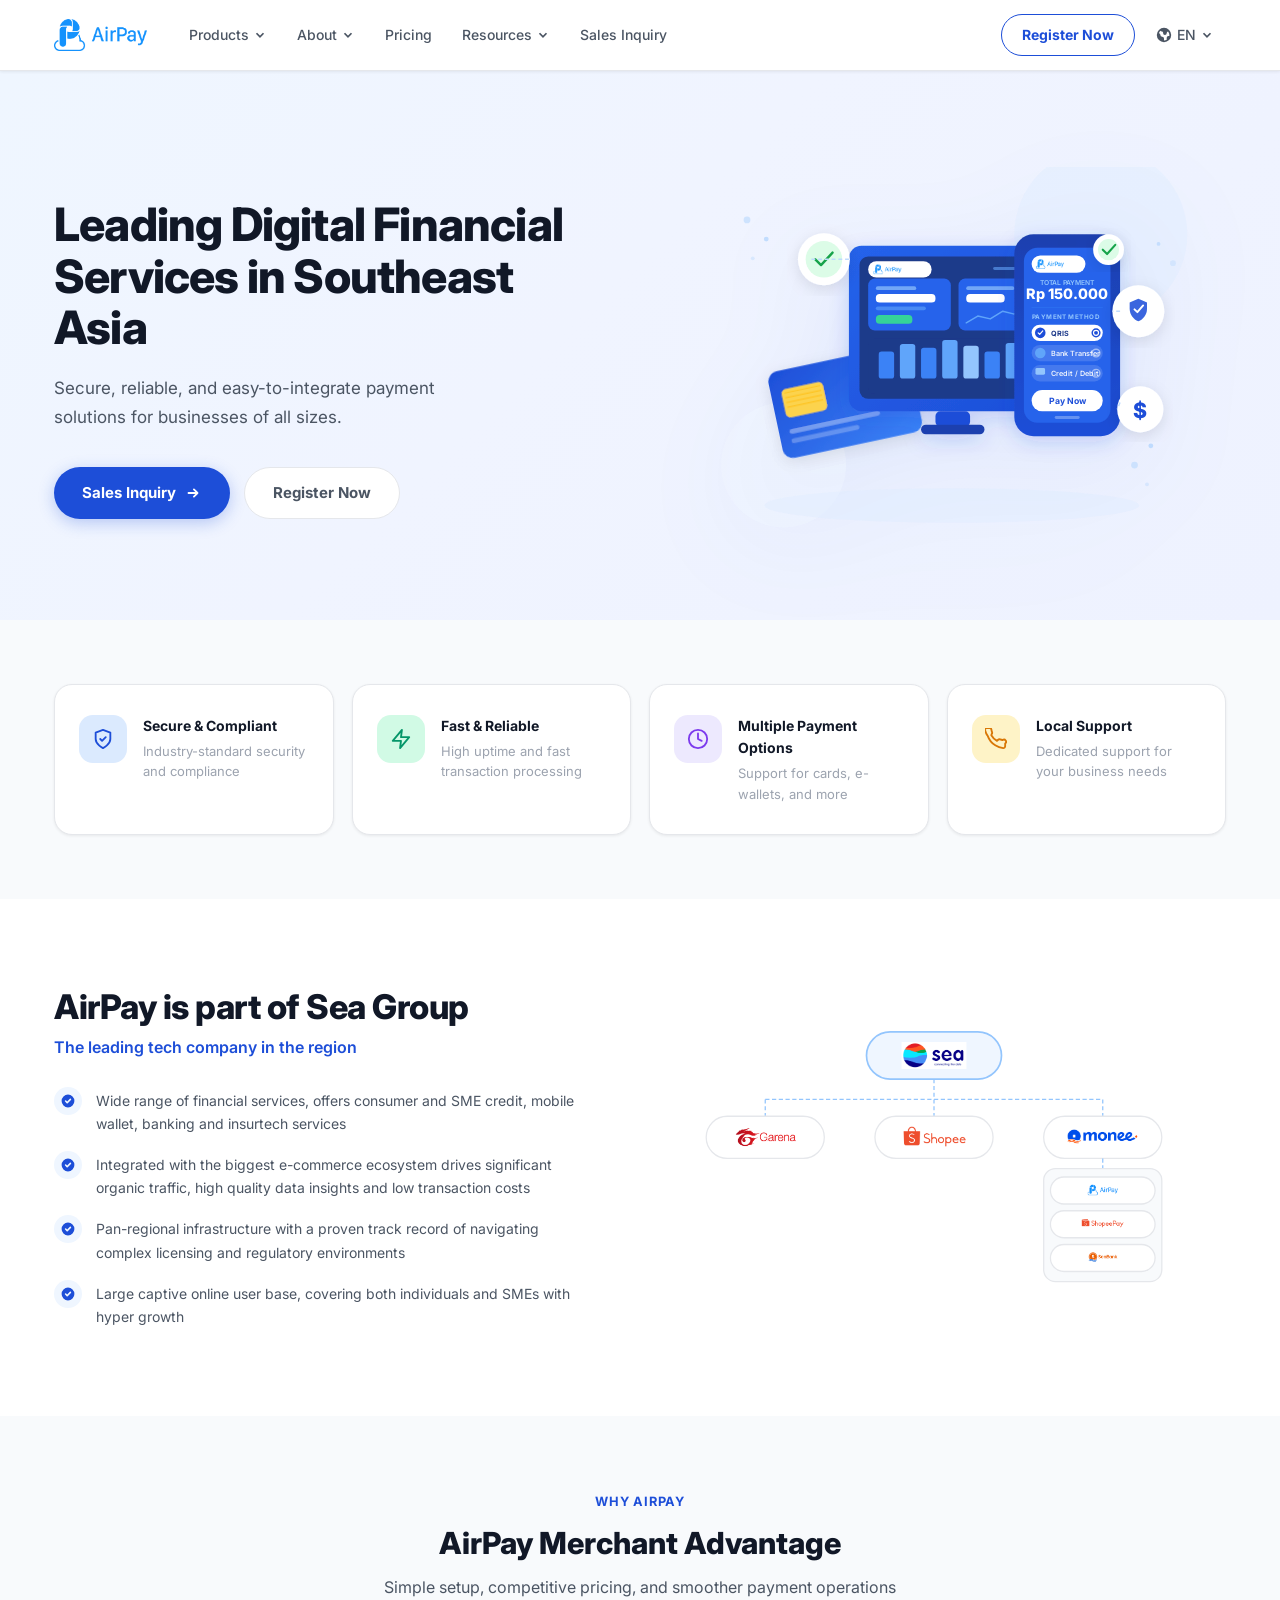
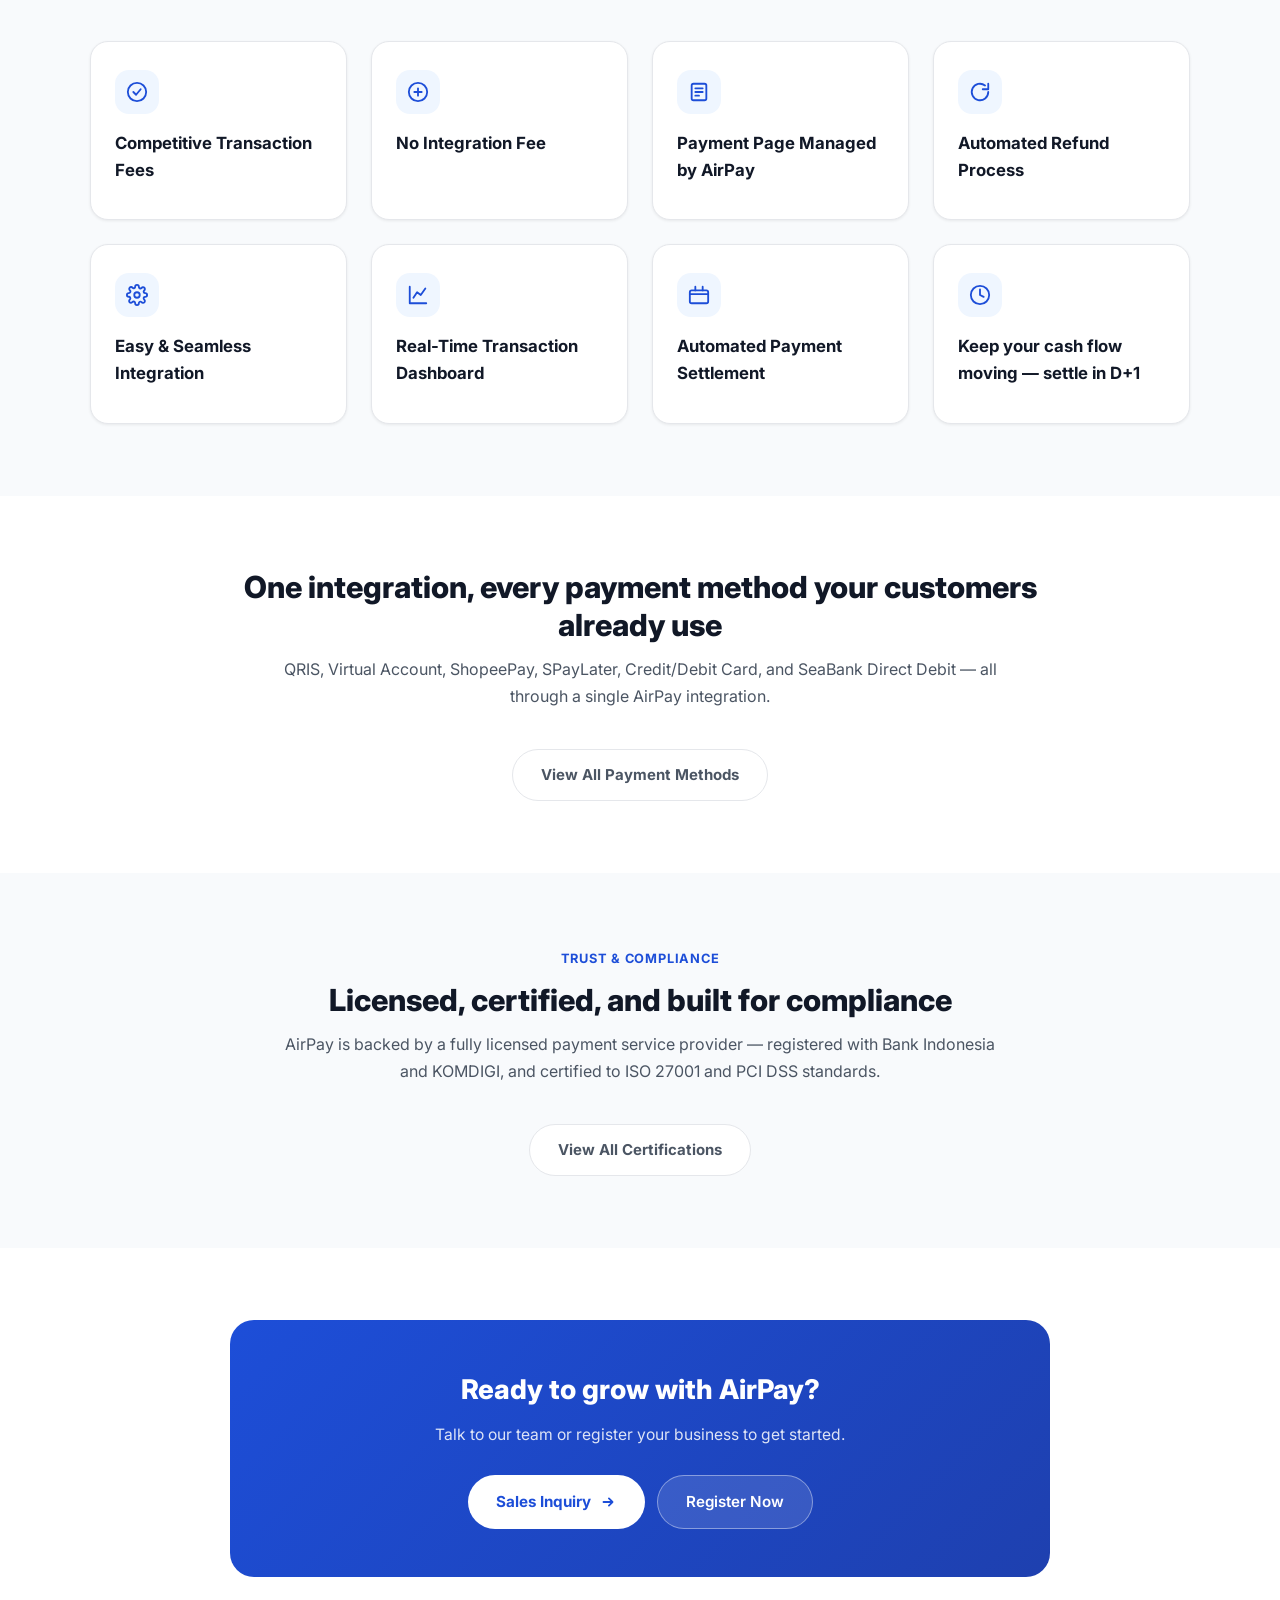
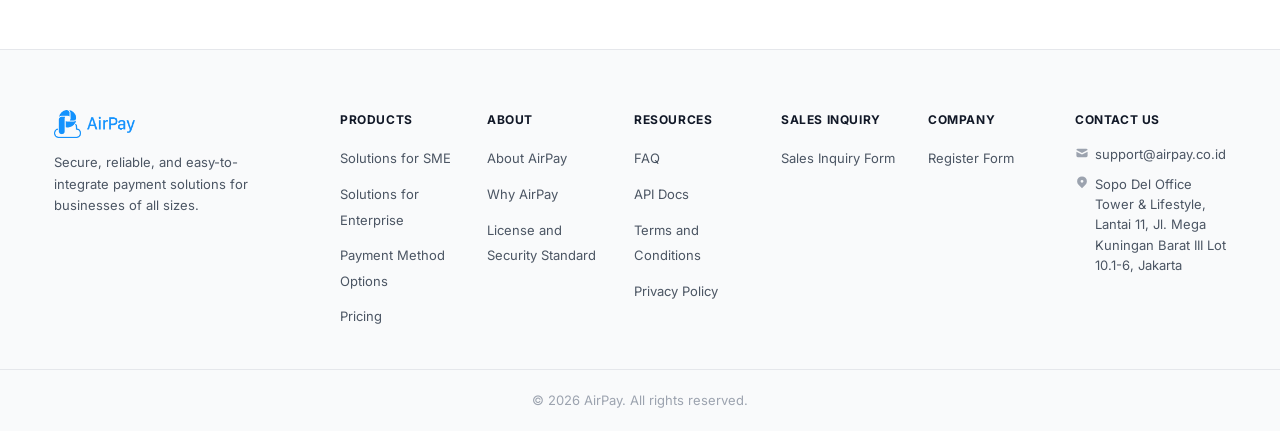
==== commit 4db31e22: "Update footer contact info: support email, remove phone number Replace contact@airpay.co.id with sup" ====
--- a/index.html
+++ b/index.html
@@ -570,15 +570,9 @@
           <h4><span data-i18n="footer.contactUs">Contact Us</span></h4>
           <ul>
             <li>
-              <a href="mailto:contact@airpay.co.id" class="fc-row">
+              <a href="mailto:support@airpay.co.id" class="fc-row">
                 <svg class="fc-icon" viewBox="0 0 20 20" fill="currentColor"><path d="M2.003 5.884L10 9.882l7.997-3.998A2 2 0 0016 4H4a2 2 0 00-1.997 1.884z"/><path d="M18 8.118l-8 4-8-4V14a2 2 0 002 2h12a2 2 0 002-2V8.118z"/></svg>
-                contact@airpay.co.id
-              </a>
-            </li>
-            <li>
-              <a href="tel:+622139500300" class="fc-row">
-                <svg class="fc-icon" viewBox="0 0 20 20" fill="currentColor"><path d="M2 3a1 1 0 011-1h2.153a1 1 0 01.986.836l.74 4.435a1 1 0 01-.54 1.06l-1.548.773a11.037 11.037 0 006.105 6.105l.774-1.548a1 1 0 011.059-.54l4.435.74a1 1 0 01.836.986V17a1 1 0 01-1 1h-2C7.82 18 2 12.18 2 5V3z"/></svg>
-                62 21 3950 0300
+                support@airpay.co.id
               </a>
             </li>
             <li class="fc-row addr">
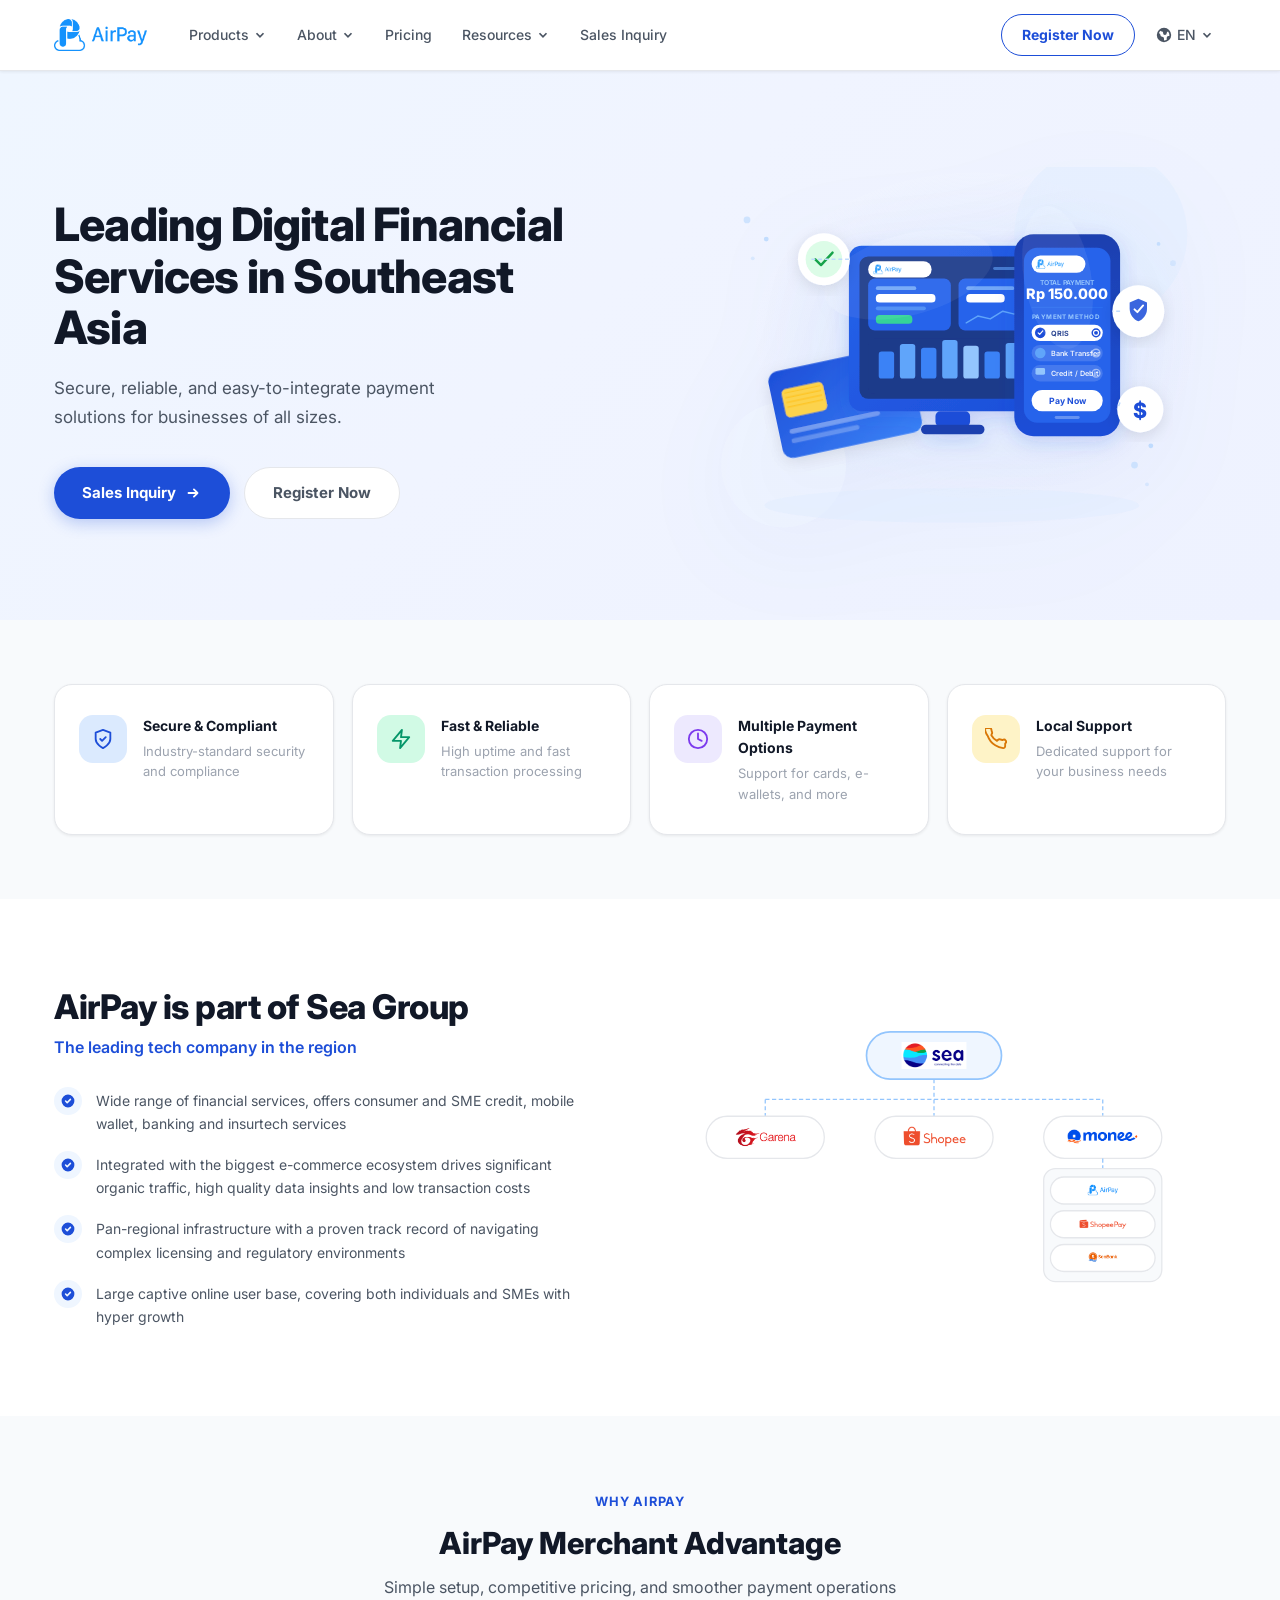
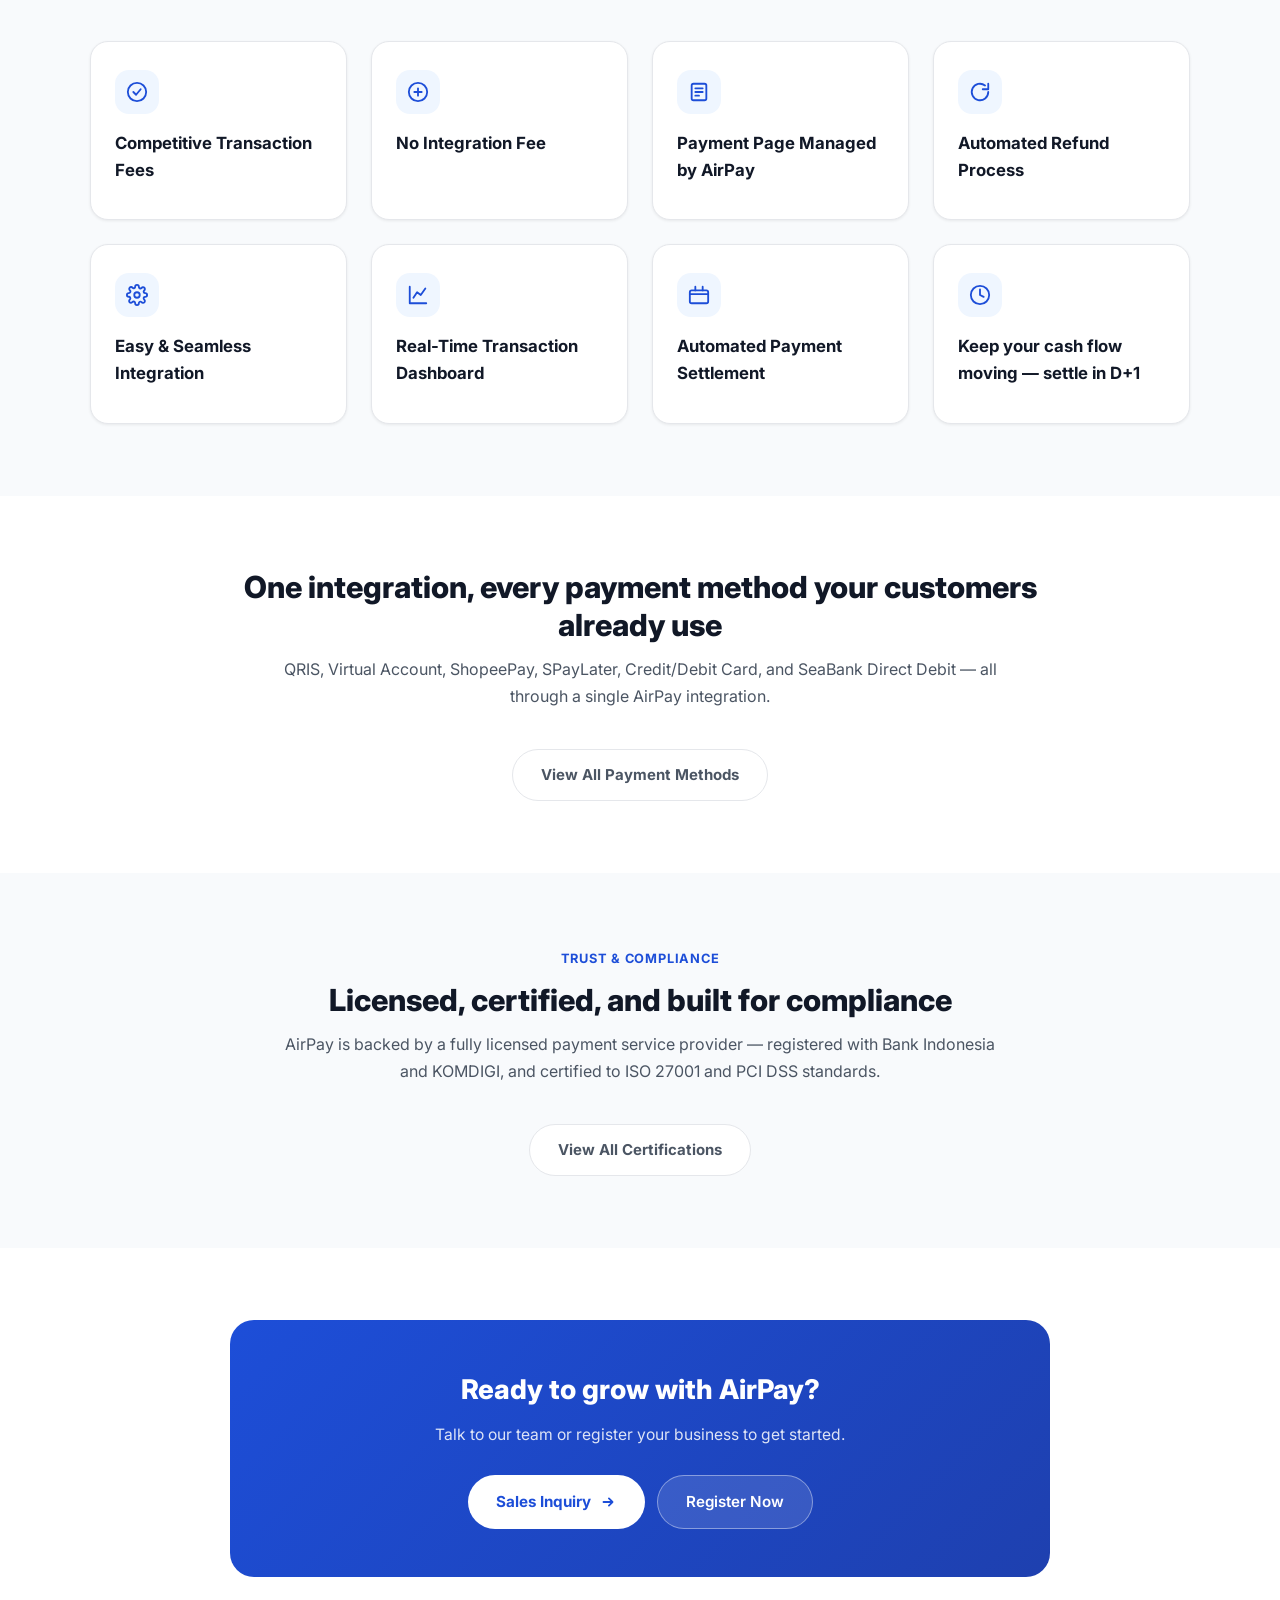
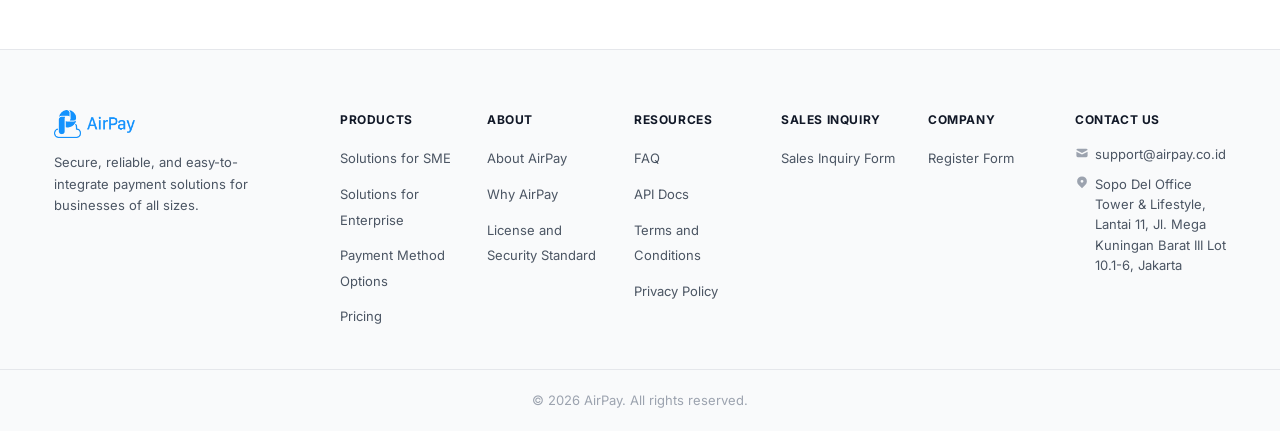
==== commit e59456fa: "Partner logo fixes and hero illustration polish - Add the real MyBluebird logo (was missing a source" ====
--- a/index.html
+++ b/index.html
@@ -126,11 +126,24 @@
             <filter id="fFloat" x="-20%" y="-20%" width="140%" height="140%">
               <feDropShadow dx="0" dy="4" stdDeviation="8" flood-color="rgba(0,0,0,0.10)"/>
             </filter>
+            <radialGradient id="glowGrad" cx="50%" cy="50%" r="50%">
+              <stop offset="0%" stop-color="#DBEAFE" stop-opacity="0.55"/>
+              <stop offset="60%" stop-color="#DBEAFE" stop-opacity="0.2"/>
+              <stop offset="100%" stop-color="#DBEAFE" stop-opacity="0"/>
+            </radialGradient>
+            <linearGradient id="shineGrad" x1="0" y1="0" x2="1" y2="1">
+              <stop offset="0%" stop-color="white" stop-opacity="0.16"/>
+              <stop offset="35%" stop-color="white" stop-opacity="0.03"/>
+              <stop offset="100%" stop-color="white" stop-opacity="0"/>
+            </linearGradient>
           </defs>
 
           <!-- Background blobs -->
           <circle cx="420" cy="70" r="90" fill="#DBEAFE" opacity="0.35"/>
           <circle cx="90" cy="310" r="65" fill="#EFF6FF" opacity="0.5"/>
+
+          <!-- Unifying glow behind the device cluster -->
+          <ellipse cx="290" cy="175" rx="230" ry="170" fill="url(#glowGrad)"/>
 
           <!-- Decorative dots -->
           <circle cx="52" cy="55" r="3.5" fill="#BFDBFE" opacity="0.7"/>
@@ -191,6 +204,8 @@
             <!-- Stand -->
             <rect x="248" y="254" width="36" height="16" rx="5" fill="#1D4ED8"/>
             <rect x="233" y="268" width="66" height="10" rx="5" fill="#1E40AF"/>
+            <!-- Glass sheen -->
+            <ellipse cx="220" cy="112" rx="90" ry="42" fill="white" opacity="0.06" transform="rotate(-15 220 112)"/>
           </g>
 
           <!-- Phone: AirPay checkout mockup -->
@@ -234,13 +249,8 @@
 
             <!-- Home bar -->
             <rect x="372" y="259" width="26" height="3" rx="1.5" fill="white" opacity="0.3"/>
-          </g>
-
-          <!-- Check overlay -->
-          <g filter="url(#fFloat)">
-            <circle cx="428" cy="86" r="16" fill="white"/>
-            <circle cx="428" cy="86" r="11" fill="#DCFCE7"/>
-            <path d="M422 86L426.5 90.5L435 81" stroke="#16A34A" stroke-width="2.2" fill="none" stroke-linecap="round" stroke-linejoin="round"/>
+            <!-- Glass sheen -->
+            <ellipse cx="375" cy="115" rx="35" ry="75" fill="white" opacity="0.07" transform="rotate(-10 375 115)"/>
           </g>
 
           <!-- Floating badge: green check -->
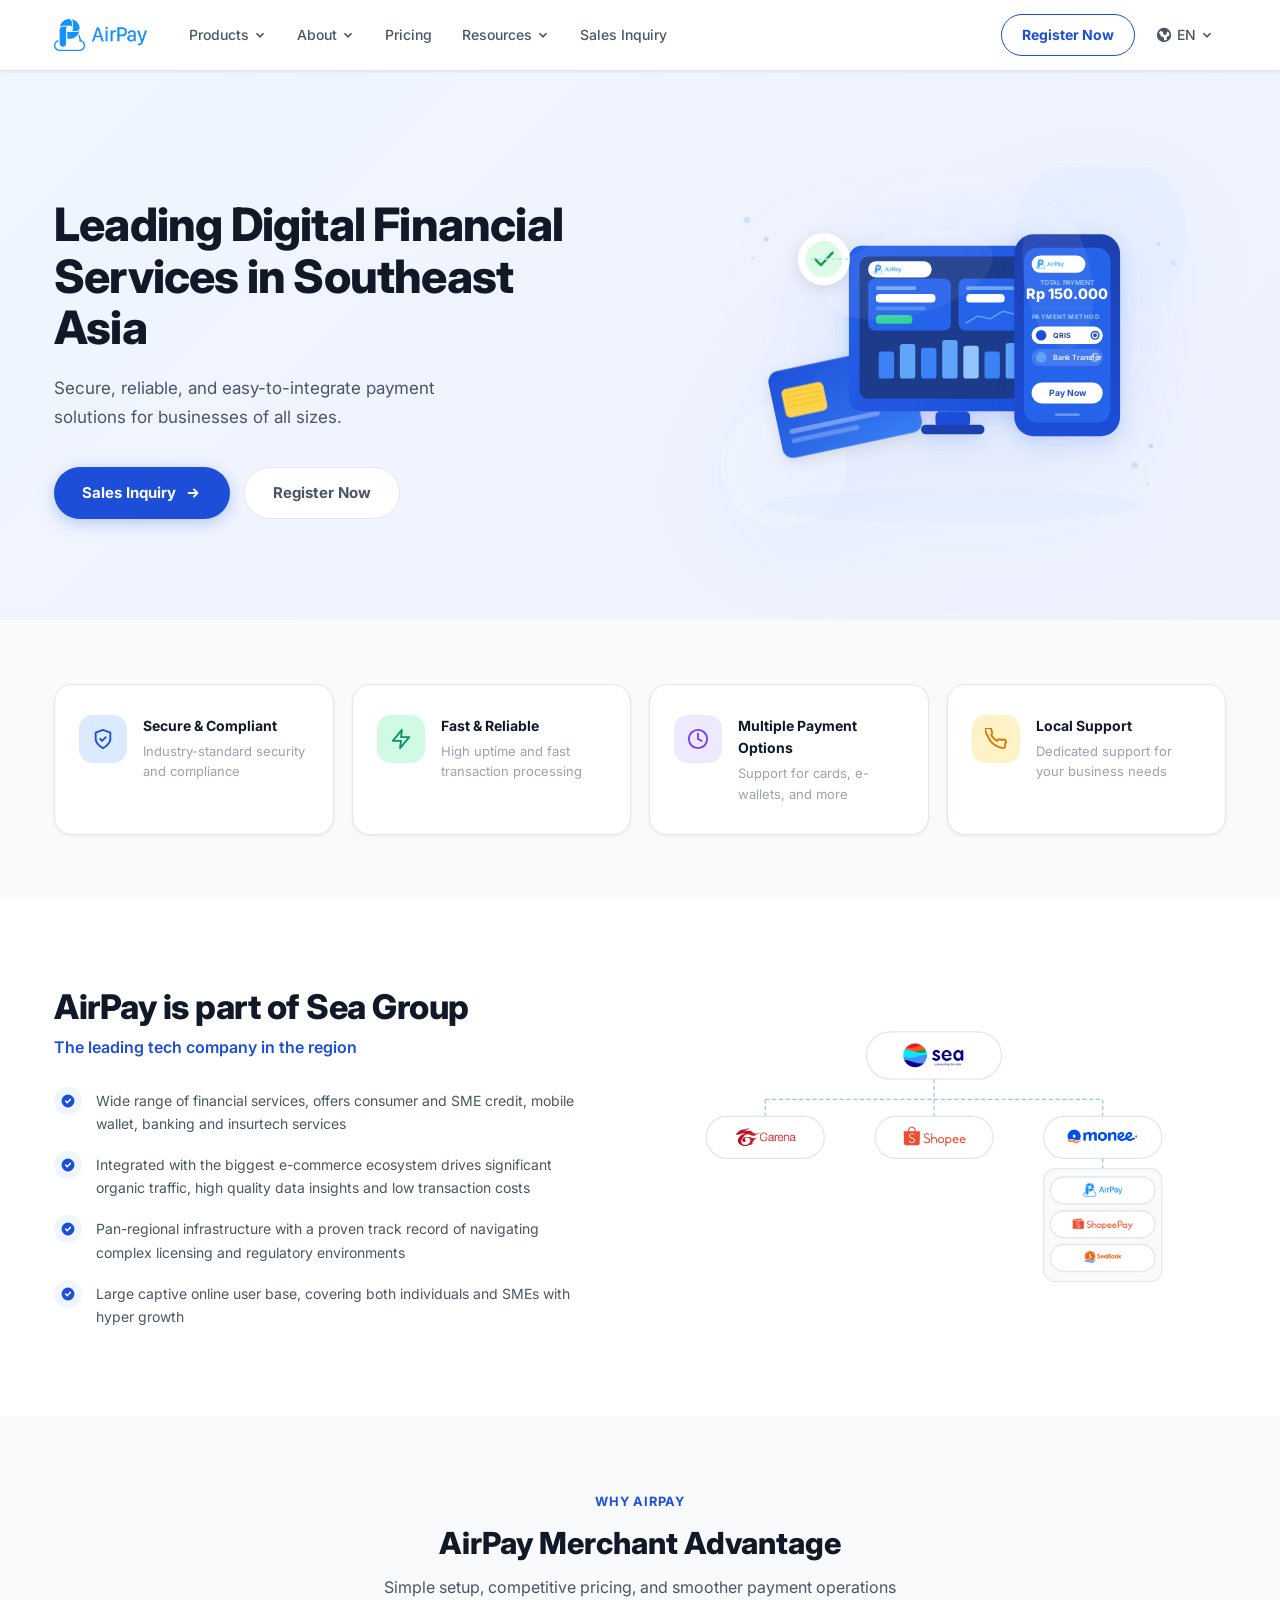
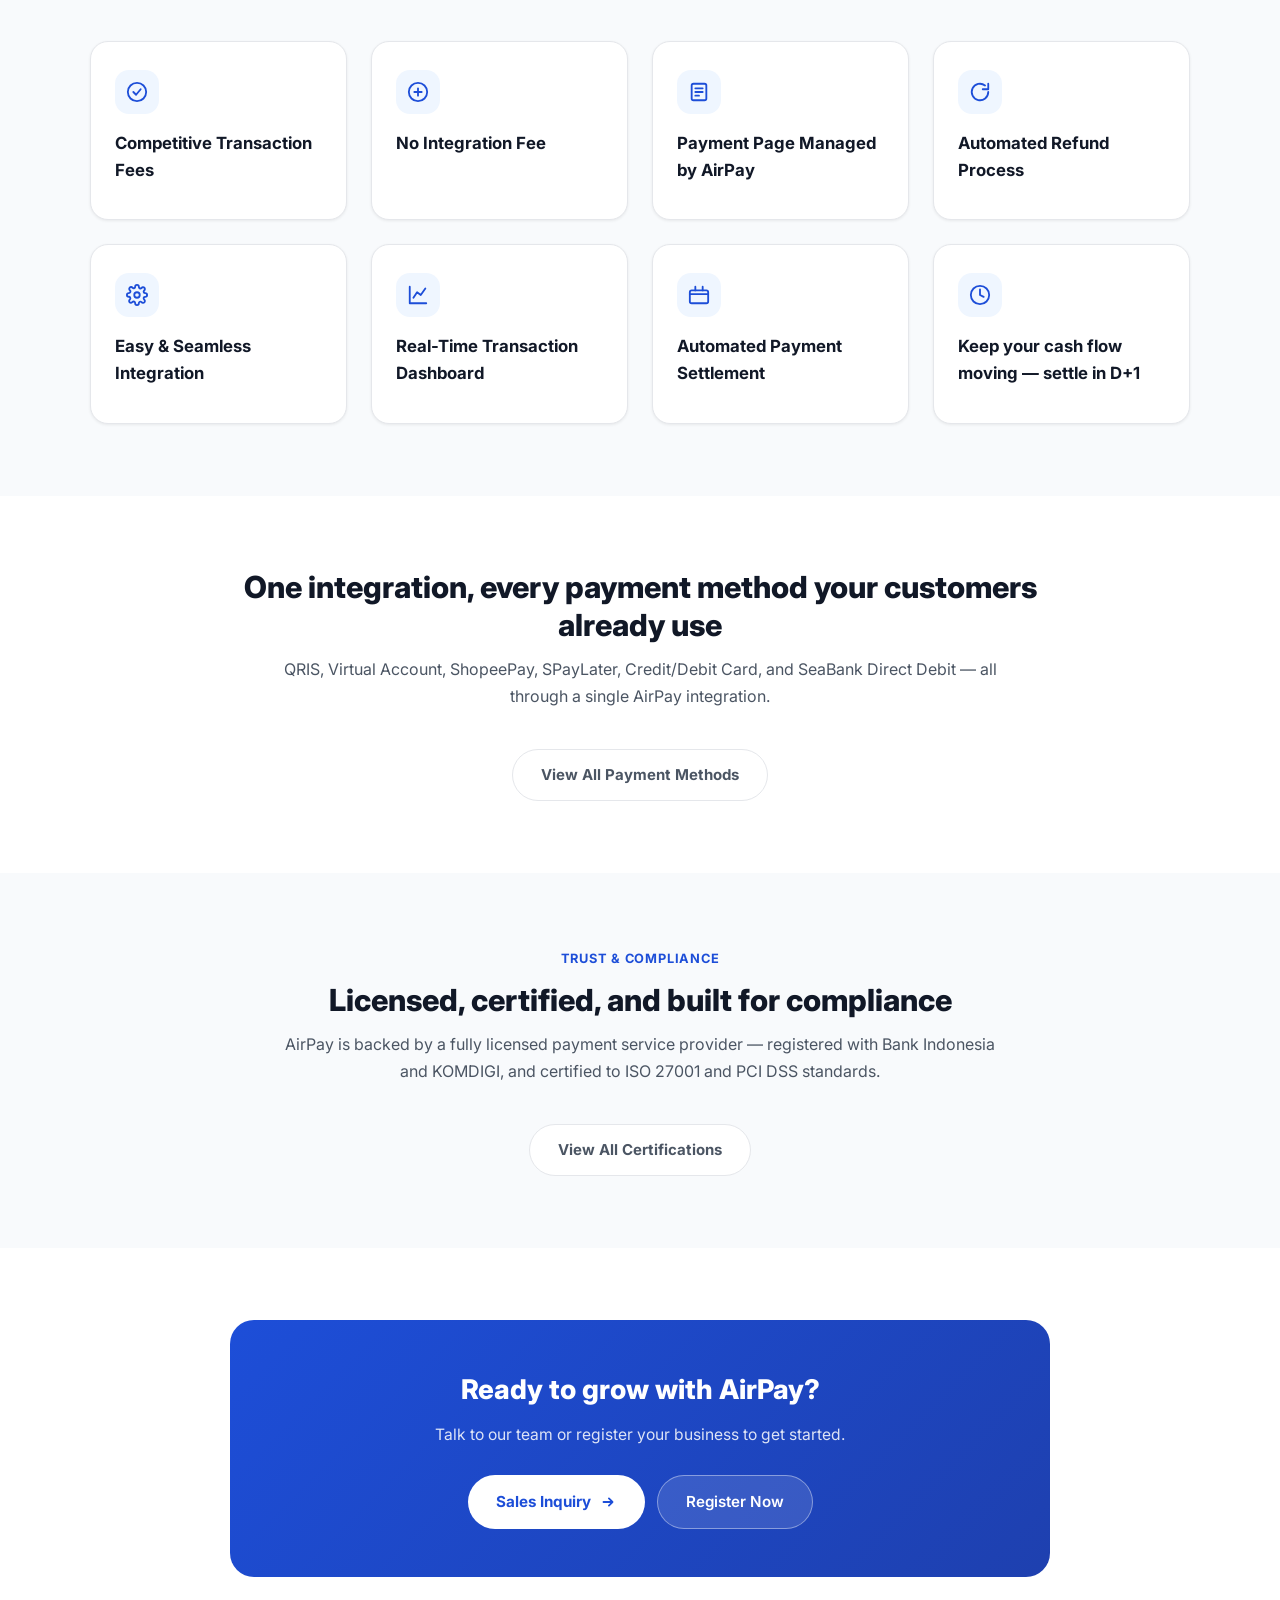
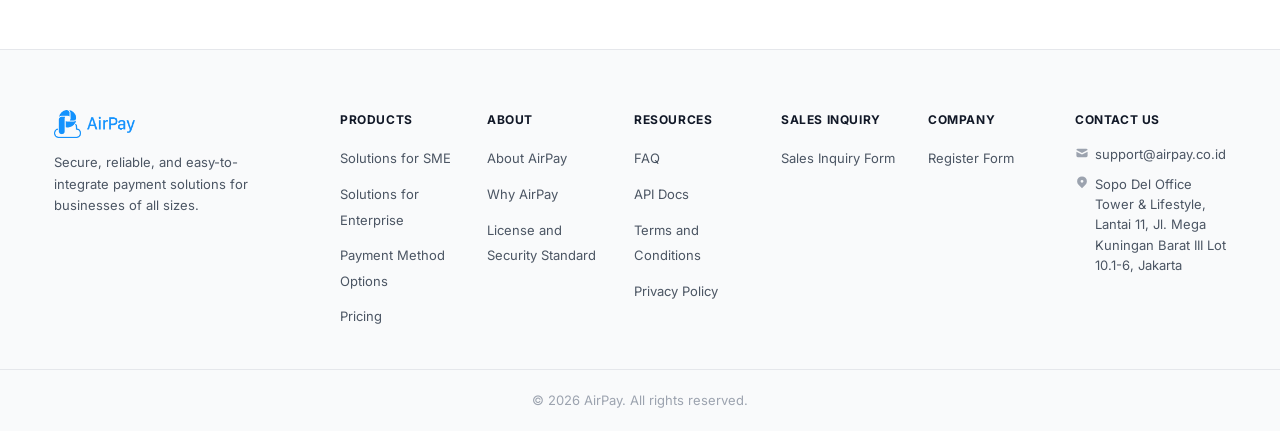
==== commit 43d5ced6: "Simplify hero illustration and clean up Sea Group diagram styling Hero: drop the shield and dollar f" ====
--- a/index.html
+++ b/index.html
@@ -180,7 +180,6 @@
             <!-- Header: real AirPay logo -->
             <rect x="178" y="98" width="66" height="17" rx="8.5" fill="white"/>
             <image href="logo.png" x="182" y="101.5" width="32" height="10" preserveAspectRatio="xMidYMid meet"/>
-            <rect x="308" y="104" width="28" height="3" rx="1.5" fill="#60A5FA" opacity="0.6"/>
             <!-- Balance card -->
             <rect x="178" y="116" width="86" height="54" rx="7" fill="#2563EB"/>
             <rect x="186" y="124" width="42" height="4" rx="2" fill="#93C5FD" opacity="0.7"/>
@@ -223,32 +222,26 @@
             <text x="385" y="137" text-anchor="middle" fill="white" font-size="15" font-family="Inter,sans-serif" font-weight="800">Rp 150.000</text>
             <line x1="348" y1="146" x2="422" y2="146" stroke="#3B82F6" stroke-width="1" opacity="0.4"/>
 
-            <!-- Payment method list -->
+            <!-- Payment method list (simplified) -->
             <text x="348" y="158" fill="#93C5FD" font-size="6.5" font-family="Inter,sans-serif" font-weight="700" letter-spacing="0.5">PAYMENT METHOD</text>
 
-            <rect x="348" y="164" width="74" height="17" rx="8.5" fill="white"/>
-            <circle cx="357" cy="172.5" r="5.5" fill="#1D4ED8"/>
-            <path d="M354.8 172.5L356.4 174.1L359.6 170.4" stroke="white" stroke-width="1.2" fill="none" stroke-linecap="round" stroke-linejoin="round"/>
-            <text x="368" y="175.5" fill="#1E3A8A" font-size="7.5" font-family="Inter,sans-serif" font-weight="700">QRIS</text>
-            <circle cx="415" cy="172.5" r="4" fill="none" stroke="#1D4ED8" stroke-width="1.5"/>
-            <circle cx="415" cy="172.5" r="2" fill="#1D4ED8"/>
-
-            <rect x="348" y="185" width="74" height="17" rx="8.5" fill="white" opacity="0.14"/>
-            <circle cx="357" cy="193.5" r="5.5" fill="#60A5FA"/>
-            <text x="368" y="196.5" fill="white" font-size="7.5" font-family="Inter,sans-serif" font-weight="600" opacity="0.9">Bank Transfer</text>
-            <circle cx="415" cy="193.5" r="4" fill="none" stroke="white" stroke-width="1.5" opacity="0.5"/>
-
-            <rect x="348" y="206" width="74" height="17" rx="8.5" fill="white" opacity="0.14"/>
-            <rect x="352" y="209" width="10" height="7" rx="1.5" fill="#93C5FD"/>
-            <text x="368" y="217.5" fill="white" font-size="7.5" font-family="Inter,sans-serif" font-weight="600" opacity="0.9">Credit / Debit</text>
-            <circle cx="415" cy="214.5" r="4" fill="none" stroke="white" stroke-width="1.5" opacity="0.5"/>
+            <rect x="348" y="166" width="74" height="18" rx="9" fill="white"/>
+            <circle cx="358" cy="175" r="5.5" fill="#1D4ED8"/>
+            <text x="370" y="178" fill="#1E3A8A" font-size="7.5" font-family="Inter,sans-serif" font-weight="700">QRIS</text>
+            <circle cx="414" cy="175" r="4" fill="none" stroke="#1D4ED8" stroke-width="1.5"/>
+            <circle cx="414" cy="175" r="2" fill="#1D4ED8"/>
+
+            <rect x="348" y="189" width="74" height="18" rx="9" fill="white" opacity="0.14"/>
+            <circle cx="358" cy="198" r="5.5" fill="#60A5FA"/>
+            <text x="370" y="201" fill="white" font-size="7.5" font-family="Inter,sans-serif" font-weight="600" opacity="0.9">Bank Transfer</text>
+            <circle cx="414" cy="198" r="4" fill="none" stroke="white" stroke-width="1.5" opacity="0.5"/>
 
             <!-- Pay button -->
-            <rect x="348" y="232" width="74" height="22" rx="11" fill="white"/>
-            <text x="385" y="246.5" text-anchor="middle" fill="#1D4ED8" font-size="9" font-family="Inter,sans-serif" font-weight="700">Pay Now</text>
+            <rect x="348" y="224" width="74" height="22" rx="11" fill="white"/>
+            <text x="385" y="238.5" text-anchor="middle" fill="#1D4ED8" font-size="9" font-family="Inter,sans-serif" font-weight="700">Pay Now</text>
 
             <!-- Home bar -->
-            <rect x="372" y="259" width="26" height="3" rx="1.5" fill="white" opacity="0.3"/>
+            <rect x="372" y="256" width="26" height="3" rx="1.5" fill="white" opacity="0.3"/>
             <!-- Glass sheen -->
             <ellipse cx="375" cy="115" rx="35" ry="75" fill="white" opacity="0.07" transform="rotate(-10 375 115)"/>
           </g>
@@ -260,24 +253,8 @@
             <path d="M123 96L129 102L141 89" stroke="#16A34A" stroke-width="2.5" fill="none" stroke-linecap="round" stroke-linejoin="round"/>
           </g>
 
-          <!-- Floating badge: shield -->
-          <g filter="url(#fFloat)">
-            <circle cx="459" cy="150" r="27" fill="white"/>
-            <path d="M459 137L450 140.8L450 147.5C450 153.5 454 158.8 459 160.5C464 158.8 468 153.5 468 147.5L468 140.8Z" fill="#DBEAFE"/>
-            <path d="M459 137L450 140.8L450 147.5C450 153.5 454 158.8 459 160.5C464 158.8 468 153.5 468 147.5L468 140.8Z" fill="#1D4ED8" opacity="0.85"/>
-            <path d="M455 148L458 151L464 144" stroke="white" stroke-width="2" fill="none" stroke-linecap="round" stroke-linejoin="round"/>
-          </g>
-
-          <!-- Floating badge: dollar -->
-          <g filter="url(#fFloat)">
-            <circle cx="461" cy="252" r="24" fill="white"/>
-            <text x="461" y="261" text-anchor="middle" fill="#1D4ED8" font-size="22" font-weight="800" font-family="Inter,sans-serif">$</text>
-          </g>
-
-          <!-- Connector lines -->
+          <!-- Connector line -->
           <line x1="158" y1="96" x2="118" y2="96" stroke="#BFDBFE" stroke-width="1.5" stroke-dasharray="4 3"/>
-          <line x1="440" y1="150" x2="432" y2="150" stroke="#BFDBFE" stroke-width="1.5" stroke-dasharray="4 3"/>
-          <line x1="440" y1="245" x2="437" y2="252" stroke="#BFDBFE" stroke-width="1.5" stroke-dasharray="4 3"/>
         </svg>
       </div>
     </div>
@@ -375,7 +352,7 @@
       <div class="sea-map-wrap">
         <svg viewBox="0 0 640 336" fill="none" xmlns="http://www.w3.org/2000/svg" class="ecosystem-svg">
           <!-- Sea Group (parent) -->
-          <rect x="240" y="20" width="160" height="56" rx="28" fill="#EFF6FF" stroke="#93C5FD" stroke-width="2"/>
+          <rect x="240" y="20" width="160" height="56" rx="28" fill="white" stroke="#E5E7EB" stroke-width="1.5"/>
           <image href="sea-logo.png" x="281.5" y="32" width="77" height="32" preserveAspectRatio="xMidYMid meet"/>
 
           <!-- Sea Group's branches -->
@@ -402,13 +379,13 @@
           <rect x="450" y="182" width="140" height="134" rx="14" fill="#F8FAFC" stroke="#E5E7EB" stroke-width="1.5"/>
 
           <rect x="458" y="192" width="124" height="32" rx="16" fill="white" stroke="#E5E7EB" stroke-width="1.5"/>
-          <image href="airpay-logo.png" x="500" y="199.5" width="40" height="17" preserveAspectRatio="xMidYMid meet"/>
+          <image href="airpay-logo.png" x="494.1" y="197" width="51.8" height="22" preserveAspectRatio="xMidYMid meet"/>
 
           <rect x="458" y="232" width="124" height="32" rx="16" fill="white" stroke="#E5E7EB" stroke-width="1.5"/>
-          <image href="shopeepay-logo.png" x="492.25" y="239.5" width="55.5" height="17" preserveAspectRatio="xMidYMid meet"/>
+          <image href="shopeepay-logo.png" x="484.1" y="237" width="71.8" height="22" preserveAspectRatio="xMidYMid meet"/>
 
           <rect x="458" y="272" width="124" height="32" rx="16" fill="white" stroke="#E5E7EB" stroke-width="1.5"/>
-          <image href="seabank-logo.png" x="499.4" y="279.5" width="41.2" height="17" preserveAspectRatio="xMidYMid meet"/>
+          <image href="seabank-logo.png" x="493.3" y="277" width="53.4" height="22" preserveAspectRatio="xMidYMid meet"/>
         </svg>
       </div>
     </div>
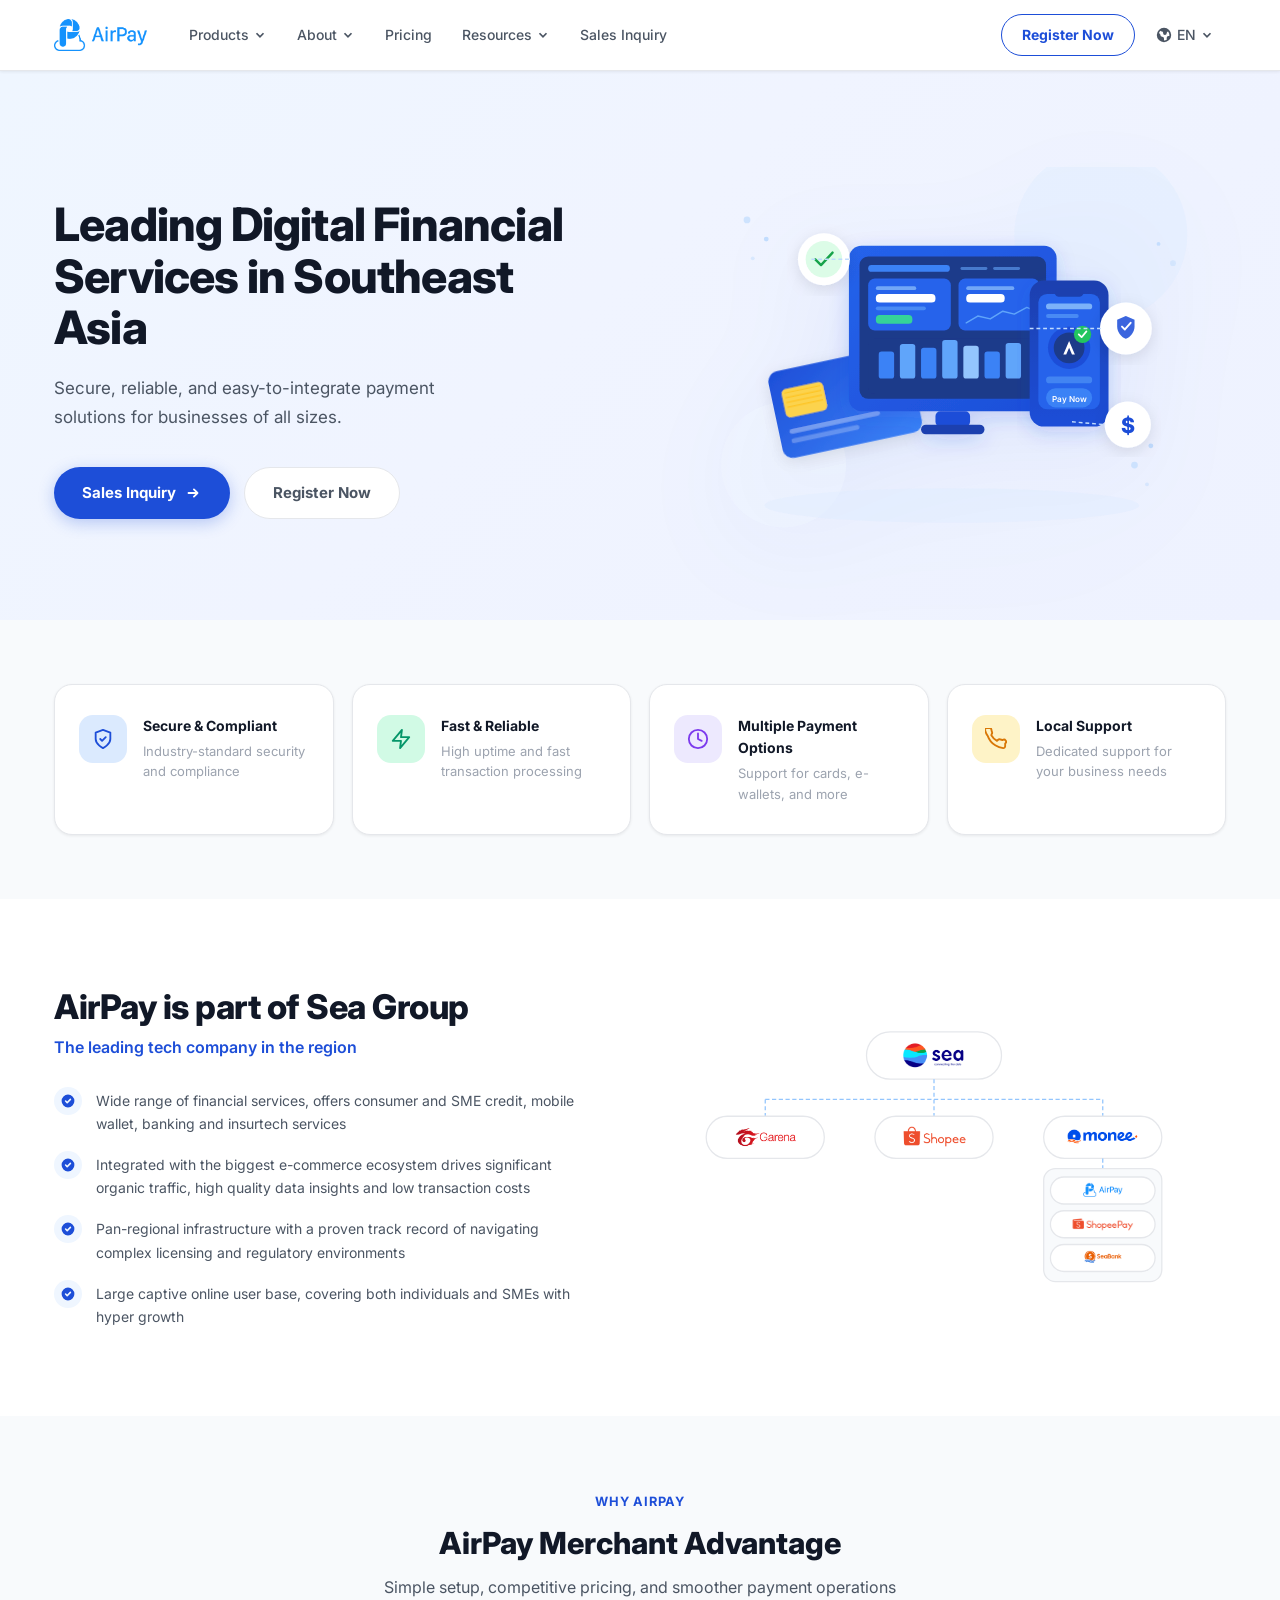
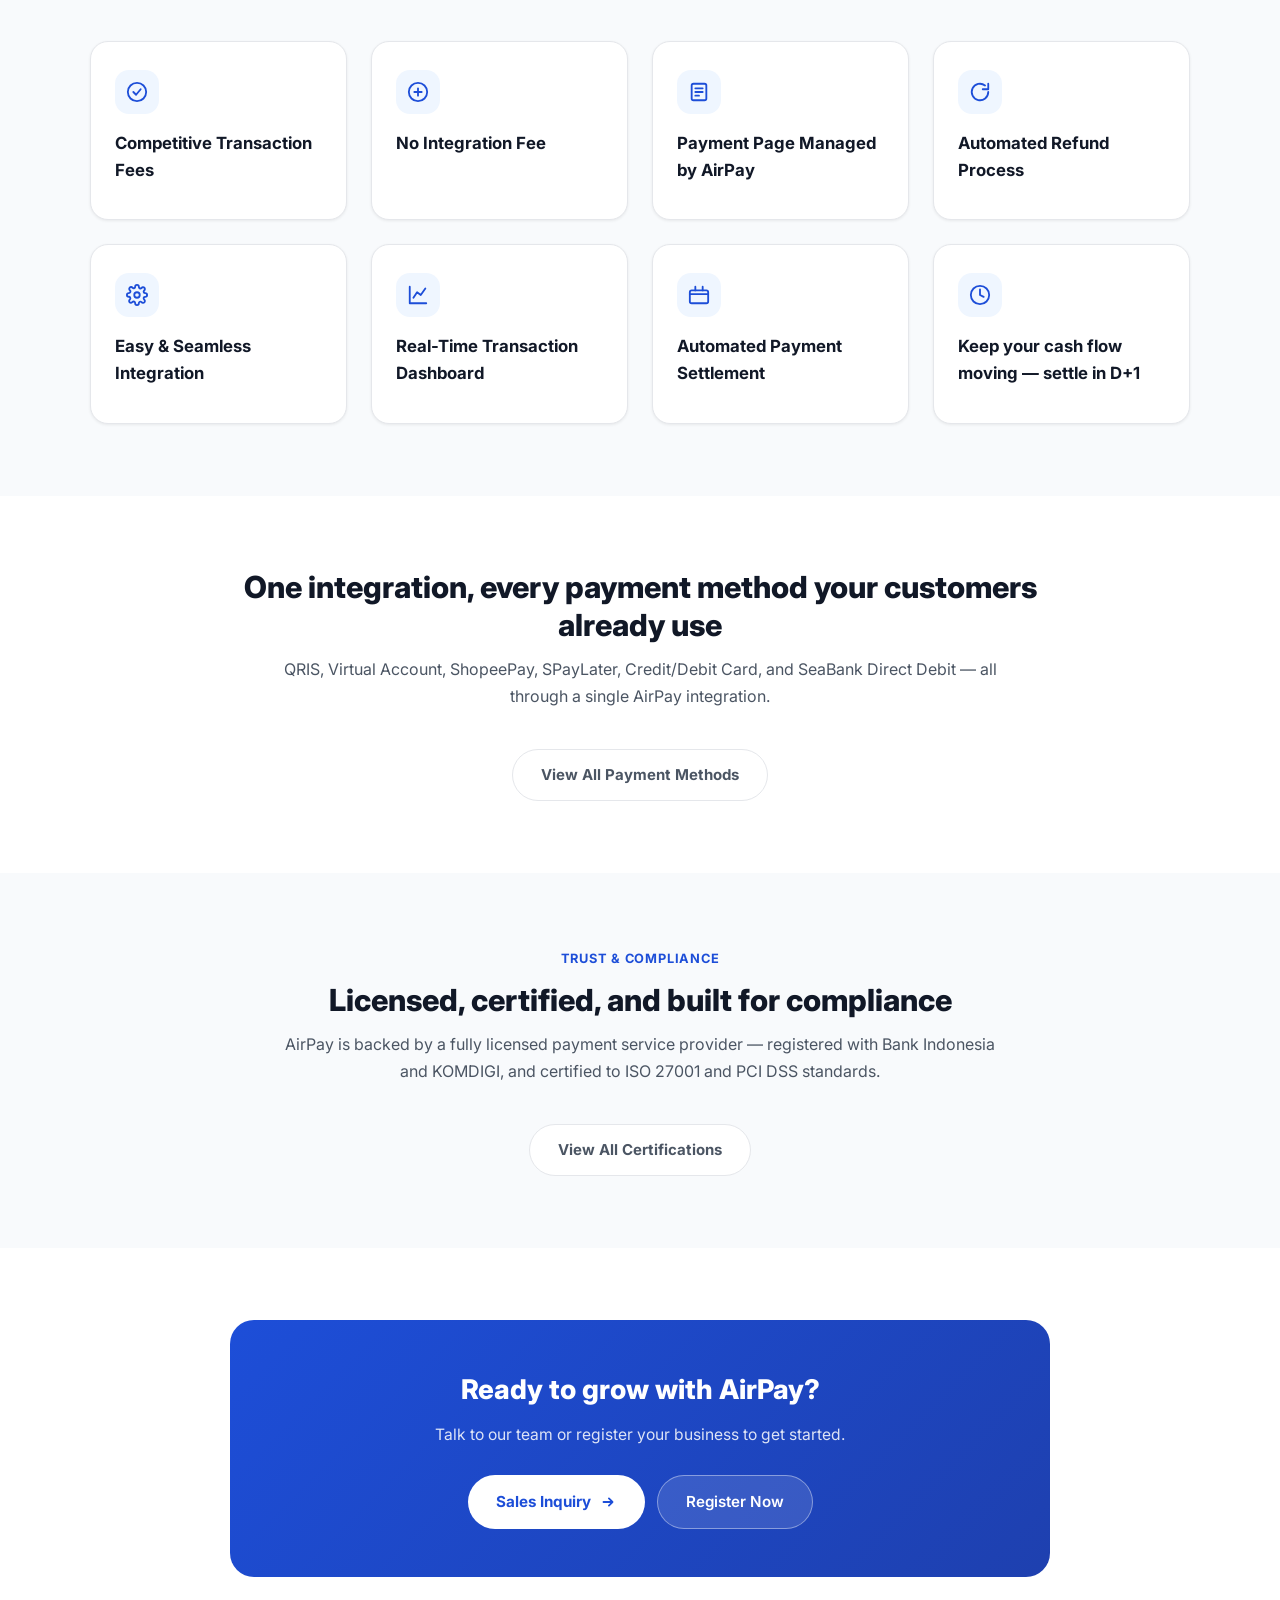
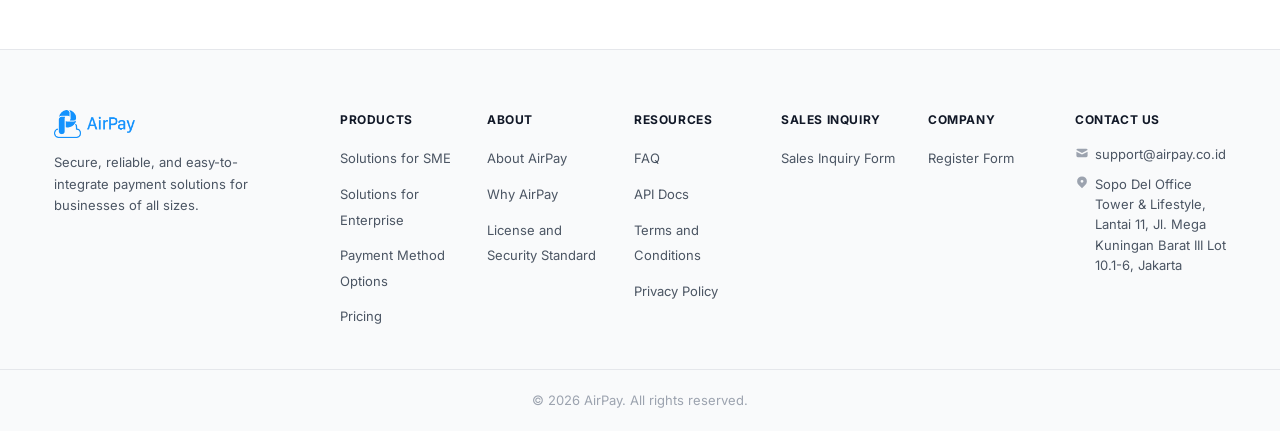
==== commit ca9961ad: "Revert hero illustration to the original design Restore the hero-illustration SVG to its original st" ====
--- a/index.html
+++ b/index.html
@@ -126,24 +126,11 @@
             <filter id="fFloat" x="-20%" y="-20%" width="140%" height="140%">
               <feDropShadow dx="0" dy="4" stdDeviation="8" flood-color="rgba(0,0,0,0.10)"/>
             </filter>
-            <radialGradient id="glowGrad" cx="50%" cy="50%" r="50%">
-              <stop offset="0%" stop-color="#DBEAFE" stop-opacity="0.55"/>
-              <stop offset="60%" stop-color="#DBEAFE" stop-opacity="0.2"/>
-              <stop offset="100%" stop-color="#DBEAFE" stop-opacity="0"/>
-            </radialGradient>
-            <linearGradient id="shineGrad" x1="0" y1="0" x2="1" y2="1">
-              <stop offset="0%" stop-color="white" stop-opacity="0.16"/>
-              <stop offset="35%" stop-color="white" stop-opacity="0.03"/>
-              <stop offset="100%" stop-color="white" stop-opacity="0"/>
-            </linearGradient>
           </defs>
 
           <!-- Background blobs -->
           <circle cx="420" cy="70" r="90" fill="#DBEAFE" opacity="0.35"/>
           <circle cx="90" cy="310" r="65" fill="#EFF6FF" opacity="0.5"/>
-
-          <!-- Unifying glow behind the device cluster -->
-          <ellipse cx="290" cy="175" rx="230" ry="170" fill="url(#glowGrad)"/>
 
           <!-- Decorative dots -->
           <circle cx="52" cy="55" r="3.5" fill="#BFDBFE" opacity="0.7"/>
@@ -177,9 +164,10 @@
           <g filter="url(#fShadow)">
             <rect x="158" y="82" width="216" height="172" rx="13" fill="url(#monGrad)"/>
             <rect x="169" y="93" width="194" height="148" rx="9" fill="#1E3A8A"/>
-            <!-- Header: real AirPay logo -->
-            <rect x="178" y="98" width="66" height="17" rx="8.5" fill="white"/>
-            <image href="logo.png" x="182" y="101.5" width="32" height="10" preserveAspectRatio="xMidYMid meet"/>
+            <!-- Header -->
+            <rect x="178" y="102" width="85" height="7" rx="3.5" fill="#3B82F6"/>
+            <rect x="274" y="104" width="28" height="3" rx="1.5" fill="#60A5FA" opacity="0.6"/>
+            <rect x="308" y="104" width="28" height="3" rx="1.5" fill="#60A5FA" opacity="0.6"/>
             <!-- Balance card -->
             <rect x="178" y="116" width="86" height="54" rx="7" fill="#2563EB"/>
             <rect x="186" y="124" width="42" height="4" rx="2" fill="#93C5FD" opacity="0.7"/>
@@ -203,47 +191,30 @@
             <!-- Stand -->
             <rect x="248" y="254" width="36" height="16" rx="5" fill="#1D4ED8"/>
             <rect x="233" y="268" width="66" height="10" rx="5" fill="#1E40AF"/>
-            <!-- Glass sheen -->
-            <ellipse cx="220" cy="112" rx="90" ry="42" fill="white" opacity="0.06" transform="rotate(-15 220 112)"/>
           </g>
 
-          <!-- Phone: AirPay checkout mockup -->
+          <!-- Phone -->
           <g filter="url(#fShadow)">
-            <rect x="330" y="70" width="110" height="210" rx="20" fill="url(#phoneGrad)"/>
-            <rect x="340" y="84" width="90" height="182" rx="14" fill="#2563EB"/>
-            <rect x="375" y="76" width="20" height="6" rx="3" fill="#1E40AF"/>
-
-            <!-- Header: real AirPay logo -->
-            <rect x="348" y="92" width="56" height="18" rx="9" fill="white"/>
-            <image href="logo.png" x="352" y="96" width="30" height="10" preserveAspectRatio="xMidYMid meet"/>
-
-            <!-- Amount -->
-            <text x="385" y="123" text-anchor="middle" fill="#93C5FD" font-size="7" font-family="Inter,sans-serif" font-weight="600">TOTAL PAYMENT</text>
-            <text x="385" y="137" text-anchor="middle" fill="white" font-size="15" font-family="Inter,sans-serif" font-weight="800">Rp 150.000</text>
-            <line x1="348" y1="146" x2="422" y2="146" stroke="#3B82F6" stroke-width="1" opacity="0.4"/>
-
-            <!-- Payment method list (simplified) -->
-            <text x="348" y="158" fill="#93C5FD" font-size="6.5" font-family="Inter,sans-serif" font-weight="700" letter-spacing="0.5">PAYMENT METHOD</text>
-
-            <rect x="348" y="166" width="74" height="18" rx="9" fill="white"/>
-            <circle cx="358" cy="175" r="5.5" fill="#1D4ED8"/>
-            <text x="370" y="178" fill="#1E3A8A" font-size="7.5" font-family="Inter,sans-serif" font-weight="700">QRIS</text>
-            <circle cx="414" cy="175" r="4" fill="none" stroke="#1D4ED8" stroke-width="1.5"/>
-            <circle cx="414" cy="175" r="2" fill="#1D4ED8"/>
-
-            <rect x="348" y="189" width="74" height="18" rx="9" fill="white" opacity="0.14"/>
-            <circle cx="358" cy="198" r="5.5" fill="#60A5FA"/>
-            <text x="370" y="201" fill="white" font-size="7.5" font-family="Inter,sans-serif" font-weight="600" opacity="0.9">Bank Transfer</text>
-            <circle cx="414" cy="198" r="4" fill="none" stroke="white" stroke-width="1.5" opacity="0.5"/>
-
+            <rect x="346" y="118" width="82" height="152" rx="15" fill="url(#phoneGrad)"/>
+            <rect x="355" y="132" width="64" height="120" rx="9" fill="#2563EB"/>
+            <rect x="372" y="126" width="30" height="9" rx="4.5" fill="#1E40AF"/>
+            <!-- Phone UI -->
+            <rect x="363" y="142" width="48" height="6" rx="3" fill="#93C5FD" opacity="0.8"/>
+            <rect x="363" y="153" width="34" height="4" rx="2" fill="#60A5FA" opacity="0.6"/>
+            <!-- AirPay logo on phone -->
+            <circle cx="387" cy="188" r="22" fill="#1D4ED8"/>
+            <circle cx="387" cy="188" r="16" fill="#1E3A8A"/>
+            <path d="M381 195L387 181L393 195H390L387 188L384 195H381Z" fill="white"/>
+            <!-- Check overlay -->
+            <circle cx="401" cy="174" r="9" fill="#22C55E"/>
+            <path d="M397 174L400 177L405 171" stroke="white" stroke-width="1.8" fill="none" stroke-linecap="round" stroke-linejoin="round"/>
+            <!-- Amount label -->
+            <rect x="363" y="218" width="48" height="7" rx="3.5" fill="#60A5FA" opacity="0.5"/>
             <!-- Pay button -->
-            <rect x="348" y="224" width="74" height="22" rx="11" fill="white"/>
-            <text x="385" y="238.5" text-anchor="middle" fill="#1D4ED8" font-size="9" font-family="Inter,sans-serif" font-weight="700">Pay Now</text>
-
+            <rect x="363" y="230" width="48" height="20" rx="10" fill="#3B82F6"/>
+            <text x="387" y="244" text-anchor="middle" fill="white" font-size="8.5" font-family="Inter,sans-serif" font-weight="600">Pay Now</text>
             <!-- Home bar -->
-            <rect x="372" y="256" width="26" height="3" rx="1.5" fill="white" opacity="0.3"/>
-            <!-- Glass sheen -->
-            <ellipse cx="375" cy="115" rx="35" ry="75" fill="white" opacity="0.07" transform="rotate(-10 375 115)"/>
+            <rect x="374" y="246" width="26" height="3" rx="1.5" fill="#3B82F6" opacity="0.4"/>
           </g>
 
           <!-- Floating badge: green check -->
@@ -253,8 +224,24 @@
             <path d="M123 96L129 102L141 89" stroke="#16A34A" stroke-width="2.5" fill="none" stroke-linecap="round" stroke-linejoin="round"/>
           </g>
 
-          <!-- Connector line -->
+          <!-- Floating badge: shield -->
+          <g filter="url(#fFloat)">
+            <circle cx="446" cy="168" r="27" fill="white"/>
+            <path d="M446 155L437 158.8L437 165.5C437 171.5 441 176.8 446 178.5C451 176.8 455 171.5 455 165.5L455 158.8Z" fill="#DBEAFE"/>
+            <path d="M446 155L437 158.8L437 165.5C437 171.5 441 176.8 446 178.5C451 176.8 455 171.5 455 165.5L455 158.8Z" fill="#1D4ED8" opacity="0.85"/>
+            <path d="M442 166L445 169L451 162" stroke="white" stroke-width="2" fill="none" stroke-linecap="round" stroke-linejoin="round"/>
+          </g>
+
+          <!-- Floating badge: dollar -->
+          <g filter="url(#fFloat)">
+            <circle cx="448" cy="268" r="24" fill="white"/>
+            <text x="448" y="277" text-anchor="middle" fill="#1D4ED8" font-size="22" font-weight="800" font-family="Inter,sans-serif">$</text>
+          </g>
+
+          <!-- Connector lines -->
           <line x1="158" y1="96" x2="118" y2="96" stroke="#BFDBFE" stroke-width="1.5" stroke-dasharray="4 3"/>
+          <line x1="346" y1="168" x2="420" y2="168" stroke="#BFDBFE" stroke-width="1.5" stroke-dasharray="4 3"/>
+          <line x1="390" y1="265" x2="425" y2="268" stroke="#BFDBFE" stroke-width="1.5" stroke-dasharray="4 3"/>
         </svg>
       </div>
     </div>
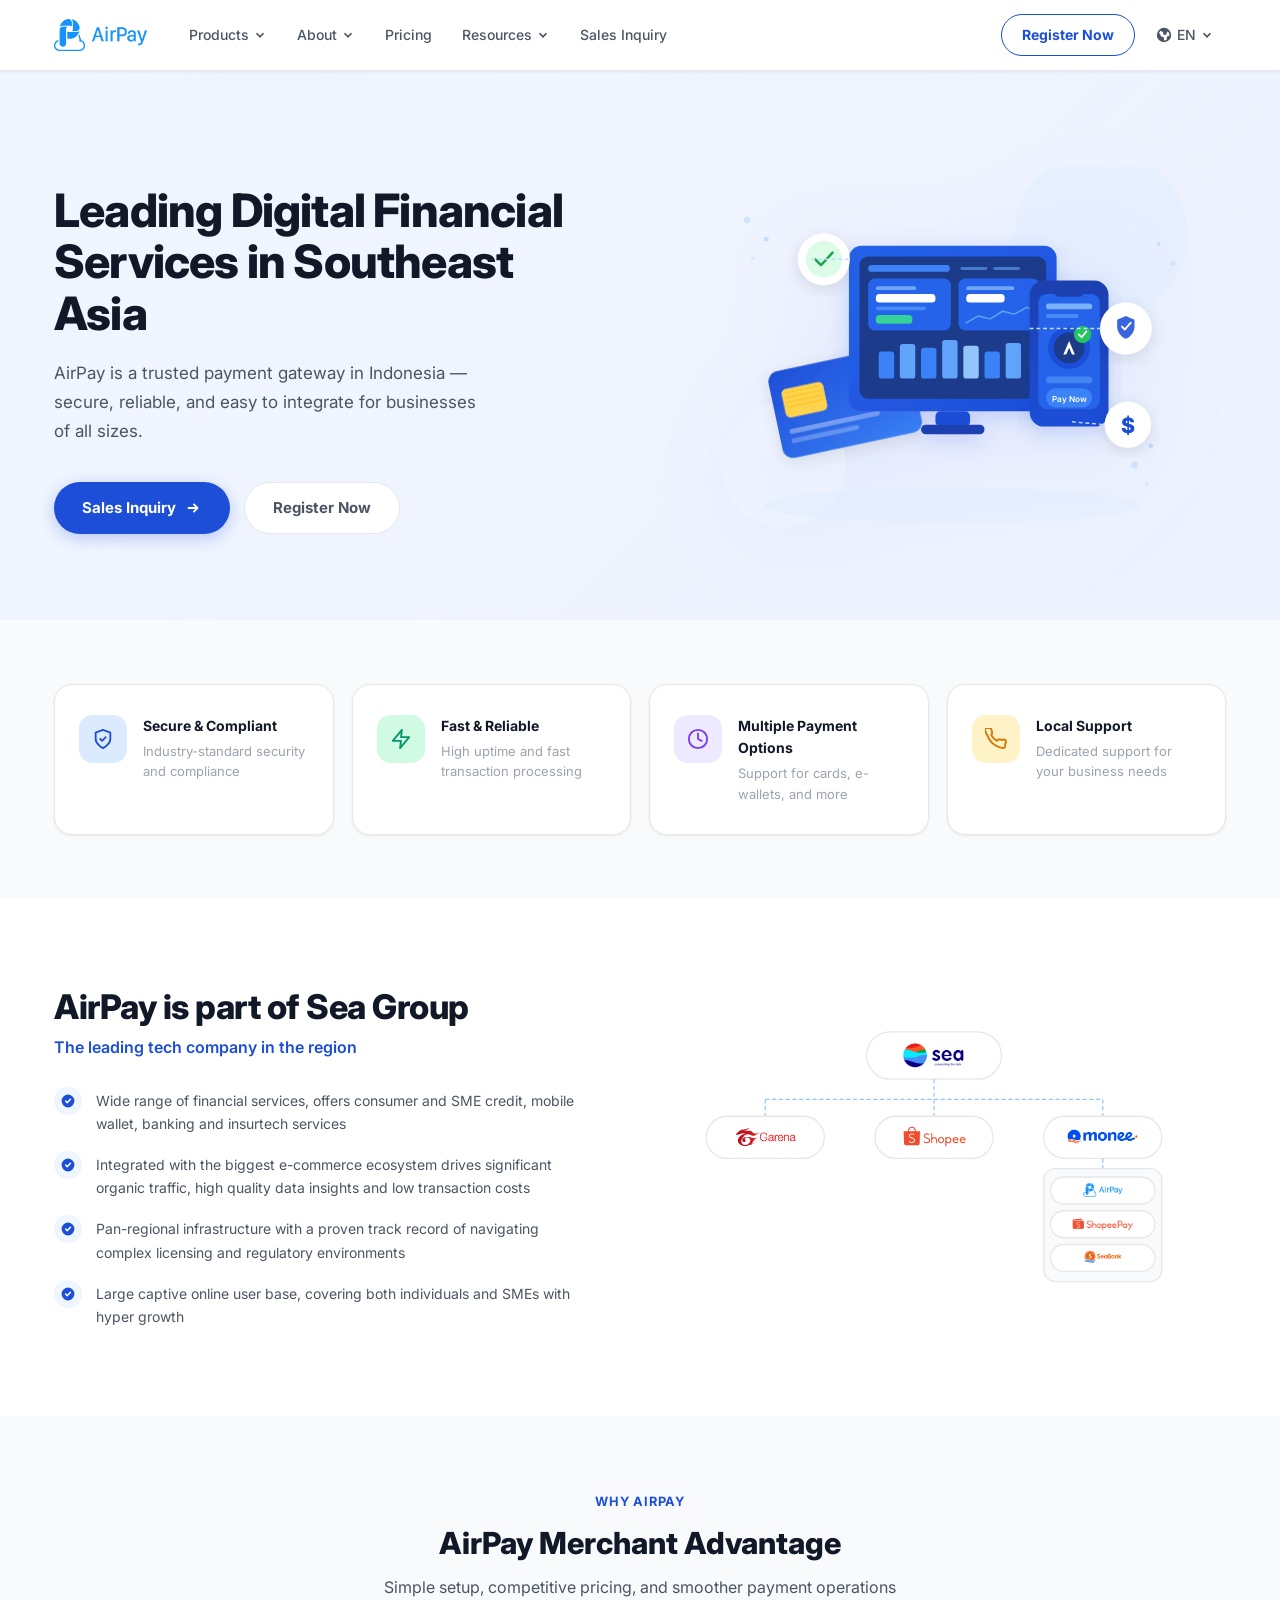
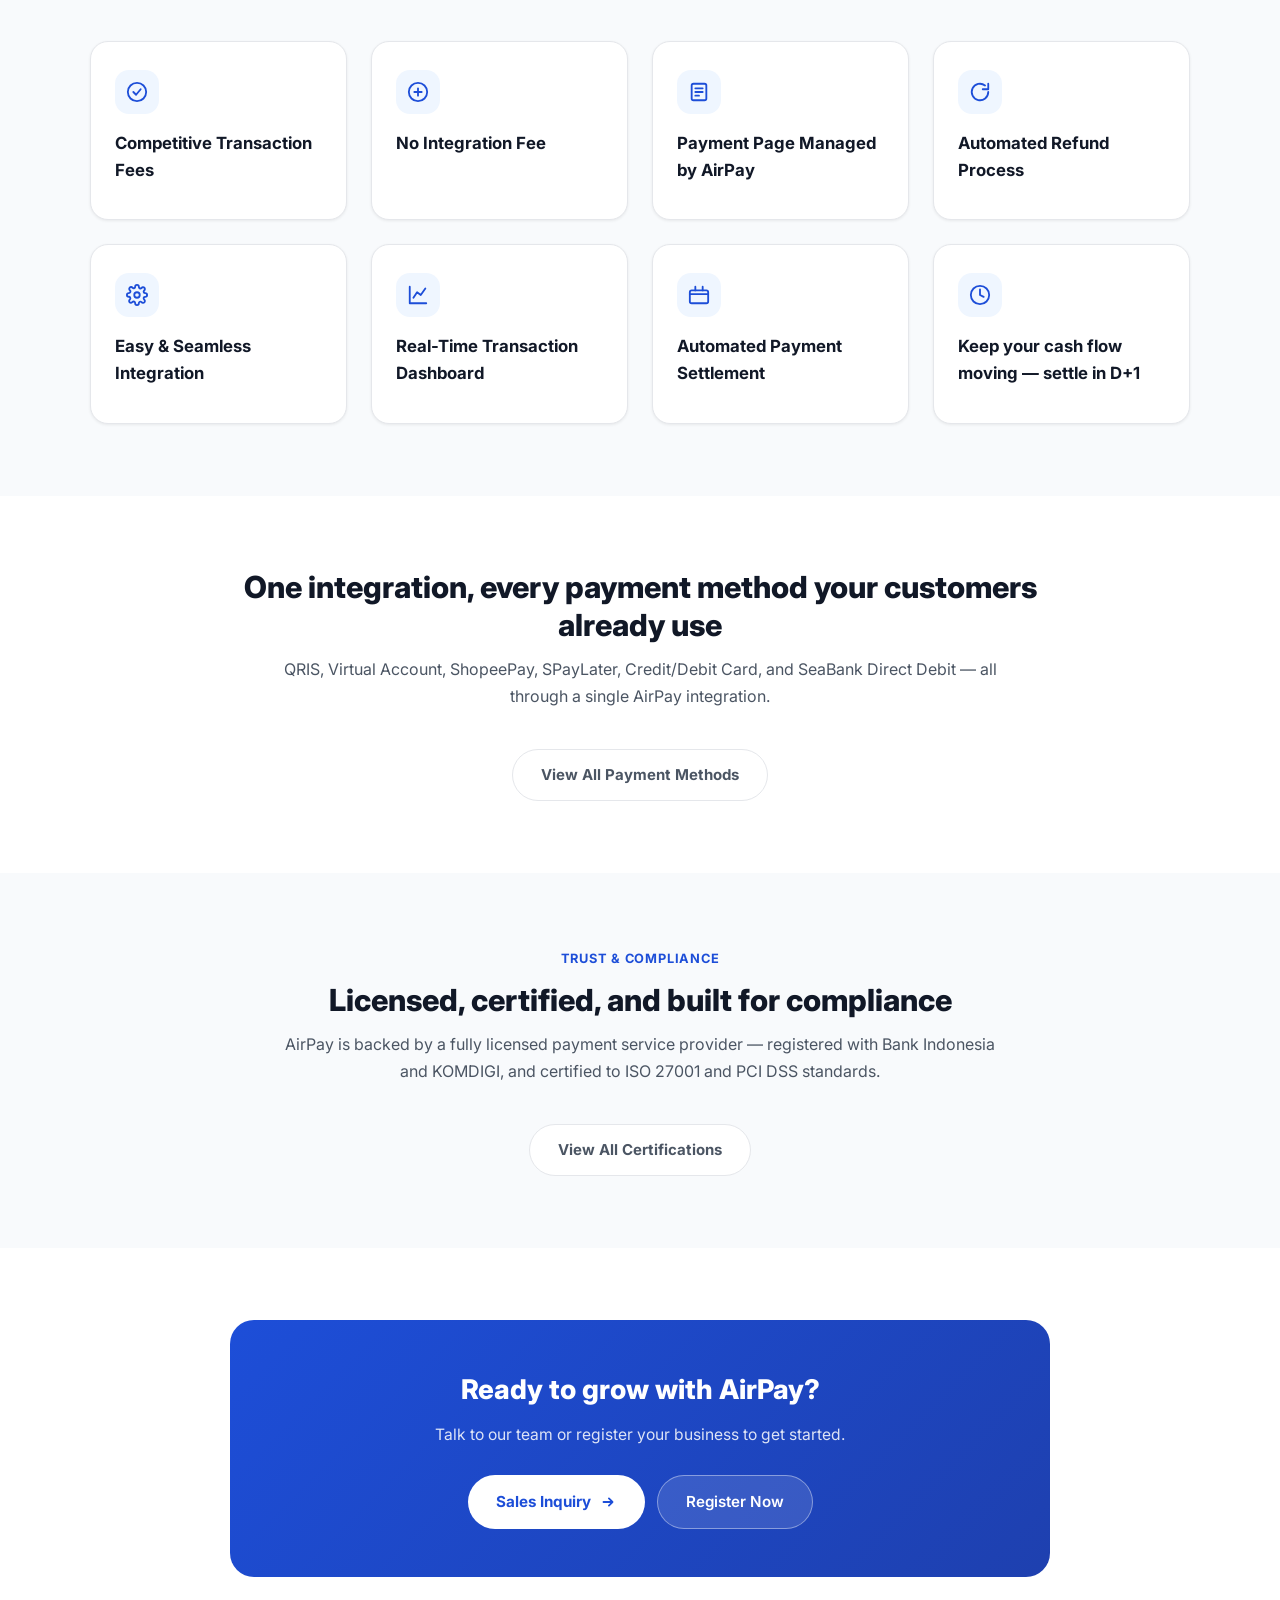
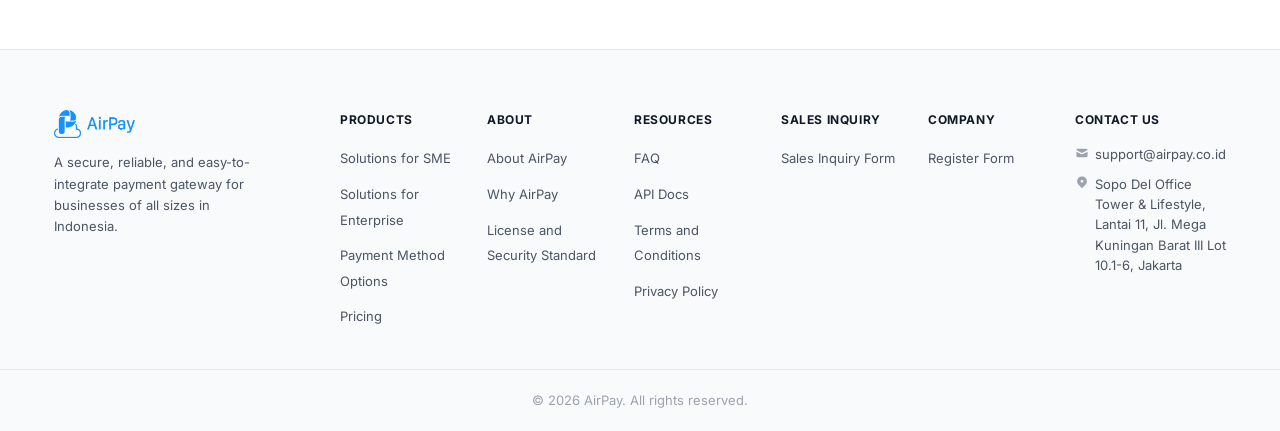
==== commit 474c191f: "Link FAQ to Shopee help center and implement on-site SEO - Point every "FAQ" entry (nav dropdown + f" ====
--- a/index.html
+++ b/index.html
@@ -3,11 +3,33 @@
 <head>
   <meta charset="UTF-8" />
   <meta name="viewport" content="width=device-width, initial-scale=1.0" />
-  <meta name="description" content="AirPay — Secure, reliable, and easy-to-integrate payment solutions for businesses of all sizes in Southeast Asia." />
-  <title>AirPay — Leading Digital Financial Services in Southeast Asia</title>
+  <meta name="description" content="AirPay is a licensed payment gateway in Indonesia supporting QRIS, e-wallets, virtual accounts, and cards — secure, reliable, and easy to integrate." />
+  <link rel="canonical" href="https://alvinsantosospp.github.io/airpaypgwebsite/" />
+  <meta property="og:type" content="website" />
+  <meta property="og:site_name" content="AirPay" />
+  <meta property="og:title" content="AirPay — Payment Gateway Indonesia for Growing Businesses" />
+  <meta property="og:description" content="AirPay is a licensed payment gateway in Indonesia supporting QRIS, e-wallets, virtual accounts, and cards — secure, reliable, and easy to integrate." />
+  <meta property="og:url" content="https://alvinsantosospp.github.io/airpaypgwebsite/" />
+  <meta property="og:image" content="https://alvinsantosospp.github.io/airpaypgwebsite/logo.png" />
+  <meta name="twitter:card" content="summary" />
+  <meta name="twitter:title" content="AirPay — Payment Gateway Indonesia for Growing Businesses" />
+  <meta name="twitter:description" content="AirPay is a licensed payment gateway in Indonesia supporting QRIS, e-wallets, virtual accounts, and cards — secure, reliable, and easy to integrate." />
+  <meta name="twitter:image" content="https://alvinsantosospp.github.io/airpaypgwebsite/logo.png" />
+  <title>AirPay — Payment Gateway Indonesia for Growing Businesses</title>
   <link href="https://fonts.googleapis.com/css2?family=Inter:wght@300;400;500;600;700;800&display=swap" rel="stylesheet" />
   <link rel="stylesheet" href="styles.css" />
   <link rel="stylesheet" href="content-page.css" />
+  <script type="application/ld+json">
+  {
+    "@context": "https://schema.org",
+    "@type": "Organization",
+    "name": "AirPay",
+    "alternateName": "AirPay Payment Gateway",
+    "url": "https://alvinsantosospp.github.io/airpaypgwebsite/index.html",
+    "logo": "https://alvinsantosospp.github.io/airpaypgwebsite/logo.png",
+    "description": "AirPay is a licensed payment gateway in Indonesia, part of Monee and Sea Group, supporting QRIS, e-wallets, virtual accounts, paylater, and card payments."
+  }
+  </script>
 </head>
 <body>
 
@@ -56,7 +78,7 @@
             <svg class="chevron" viewBox="0 0 16 16" fill="none" stroke="currentColor" stroke-width="2"><path d="M4 6l4 4 4-4"/></svg>
           </a>
           <div class="dropdown-menu">
-            <a href="#"><span data-i18n="nav.faq">FAQ</span></a>
+            <a href="https://help.cs.shopeepay.co.id/portal/109/category/78-AirPay-Payment-Gateway/79-Tentang-AirPay-PG?page=1" target="_blank" rel="noopener noreferrer"><span data-i18n="nav.faq">FAQ</span></a>
             <a href="https://product.shopeepay.co.id/integration/api/gateway/" target="_blank" rel="noopener noreferrer"><span data-i18n="nav.apiDocs">API Docs</span></a>
             <a href="https://shopeepay.co.id/terms" target="_blank" rel="noopener noreferrer"><span data-i18n="nav.terms">Terms and Conditions</span></a>
             <a href="https://shopeepay.co.id/privacy" target="_blank" rel="noopener noreferrer"><span data-i18n="nav.privacy">Privacy Policy</span></a>
@@ -95,7 +117,7 @@
     <div class="hero-container">
       <div class="hero-content">
         <h1 class="hero-title" data-i18n="hero.title">Leading Digital Financial Services in Southeast Asia</h1>
-        <p class="hero-subtitle" data-i18n="hero.subtitle">Secure, reliable, and easy-to-integrate payment solutions for businesses of all sizes.</p>
+        <p class="hero-subtitle" data-i18n="hero.subtitle">AirPay is a trusted payment gateway in Indonesia — secure, reliable, and easy to integrate for businesses of all sizes.</p>
         <div class="hero-actions">
           <a href="https://help.shopee.co.id/portal/survey/45d63a38f236404bbe371f5e59797d23" target="_blank" rel="noopener noreferrer" class="btn-primary">
             <span data-i18n="nav.salesInquiry">Sales Inquiry</span>
@@ -498,7 +520,7 @@
             <span style="font-size:17px;font-weight:700;color:#2196F3;letter-spacing:-0.2px">AirPay</span>
           </span>
         </a>
-        <p class="footer-tagline" data-i18n="footer.tagline">Secure, reliable, and easy-to-integrate payment solutions for businesses of all sizes.</p>
+        <p class="footer-tagline" data-i18n="footer.tagline">A secure, reliable, and easy-to-integrate payment gateway for businesses of all sizes in Indonesia.</p>
       </div>
 
       <div class="footer-links">
@@ -522,7 +544,7 @@
         <div class="footer-col">
           <h4><span data-i18n="nav.resources">Resources</span></h4>
           <ul>
-            <li><a href="#"><span data-i18n="nav.faq">FAQ</span></a></li>
+            <li><a href="https://help.cs.shopeepay.co.id/portal/109/category/78-AirPay-Payment-Gateway/79-Tentang-AirPay-PG?page=1" target="_blank" rel="noopener noreferrer"><span data-i18n="nav.faq">FAQ</span></a></li>
             <li><a href="#"><span data-i18n="nav.apiDocs">API Docs</span></a></li>
             <li><a href="#"><span data-i18n="nav.terms">Terms and Conditions</span></a></li>
             <li><a href="https://shopeepay.co.id/privacy" target="_blank" rel="noopener noreferrer"><span data-i18n="nav.privacy">Privacy Policy</span></a></li>
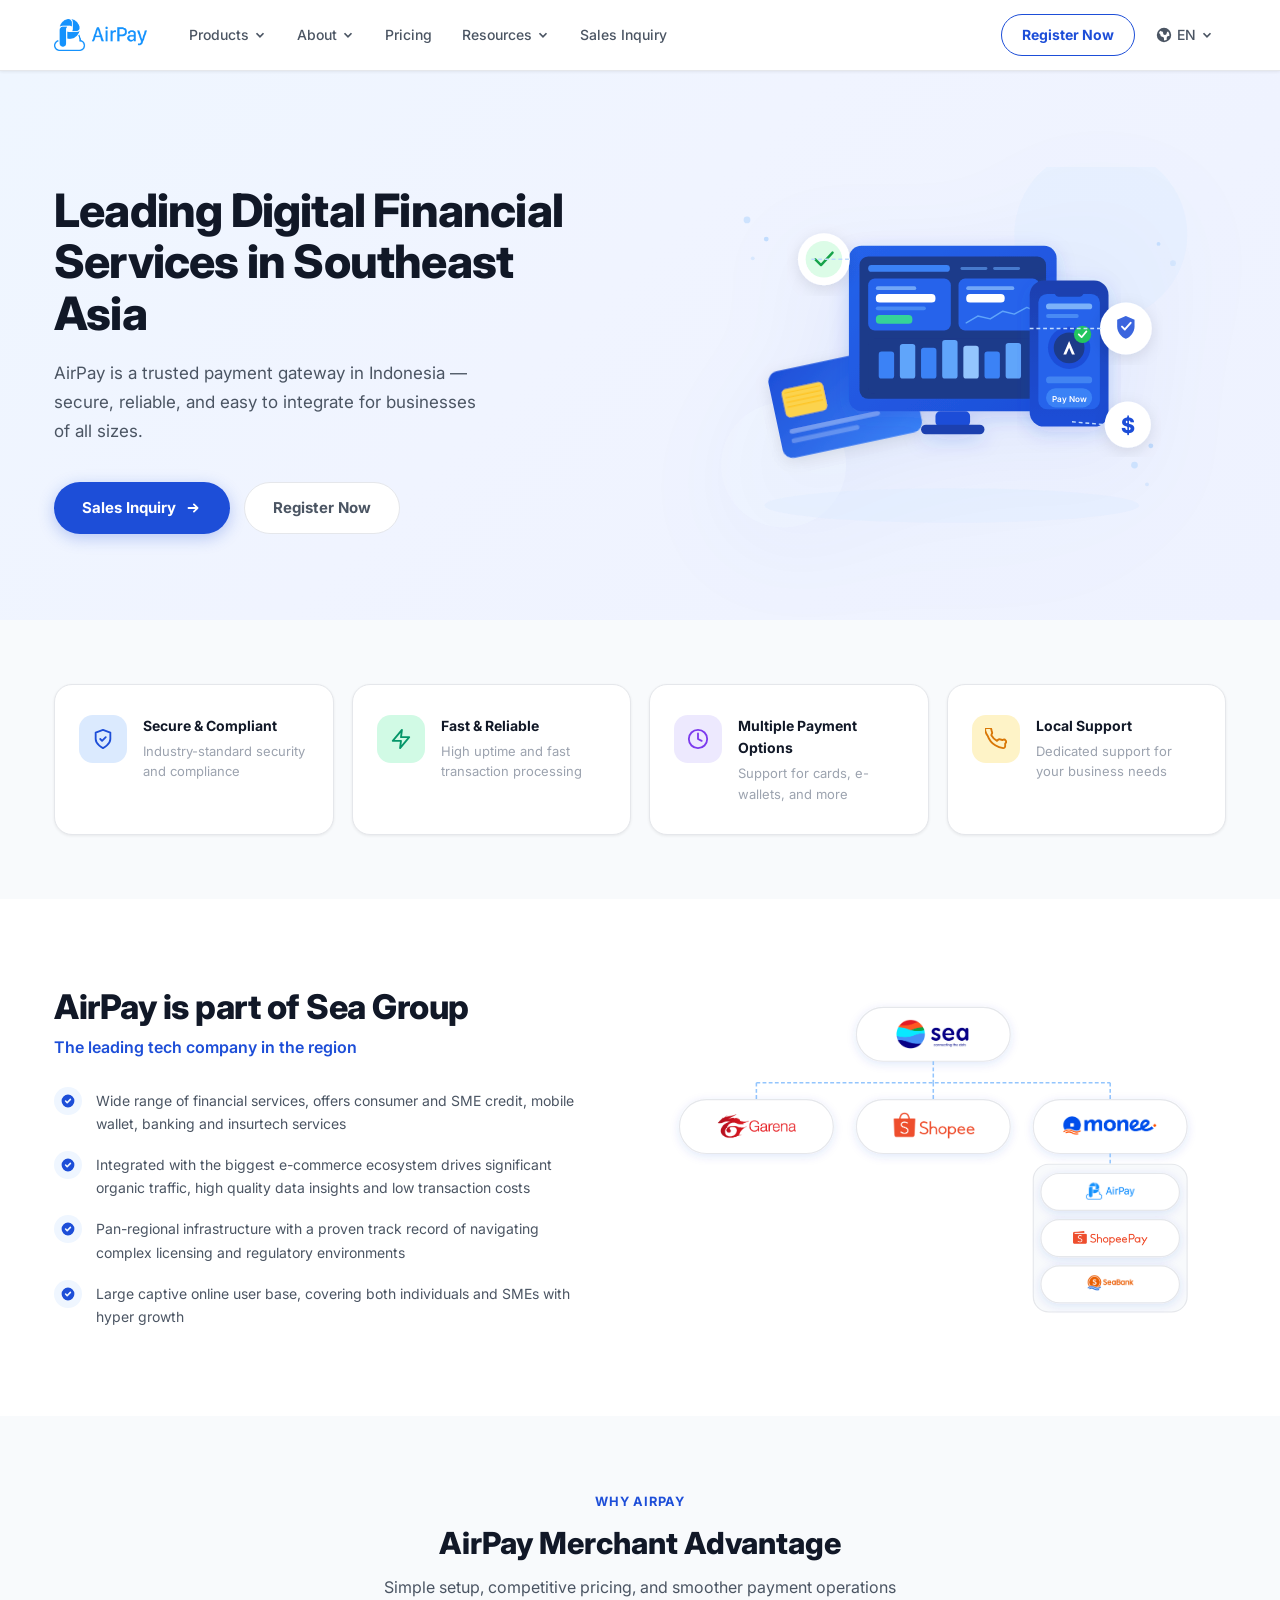
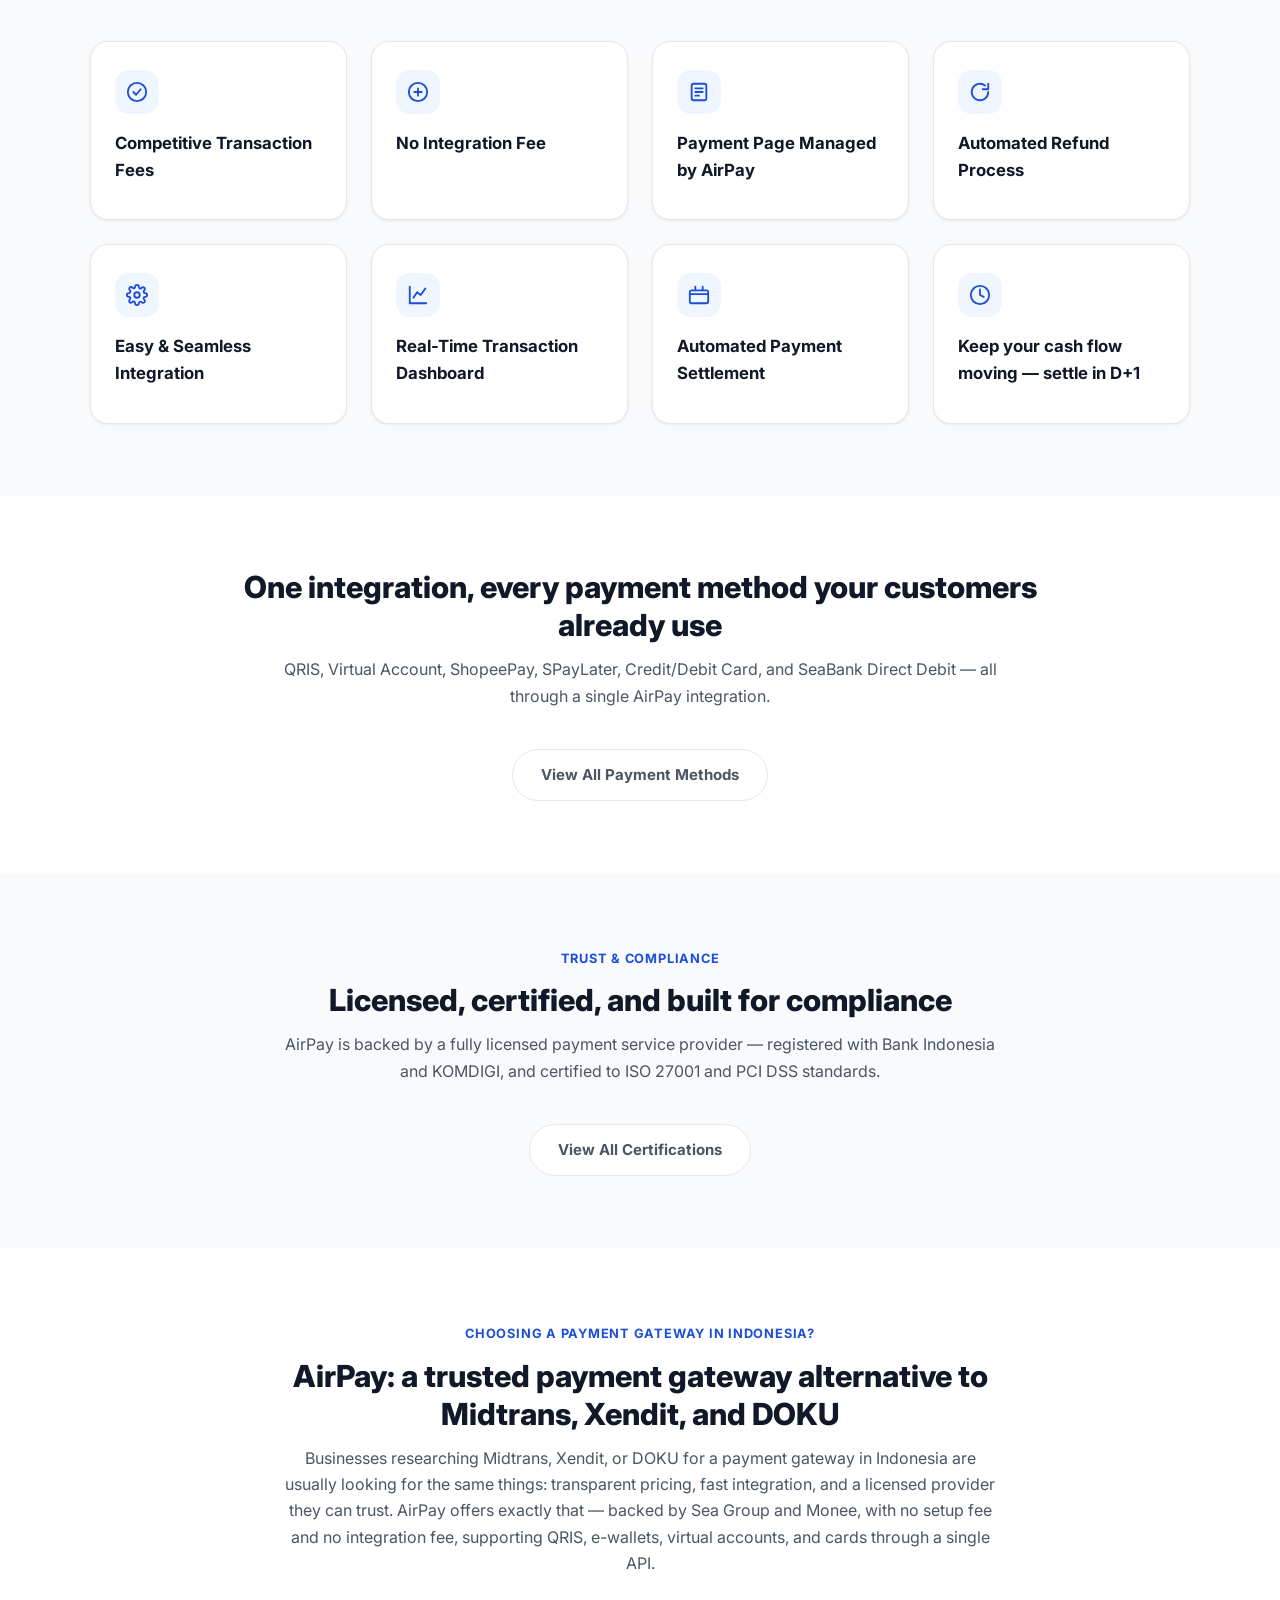
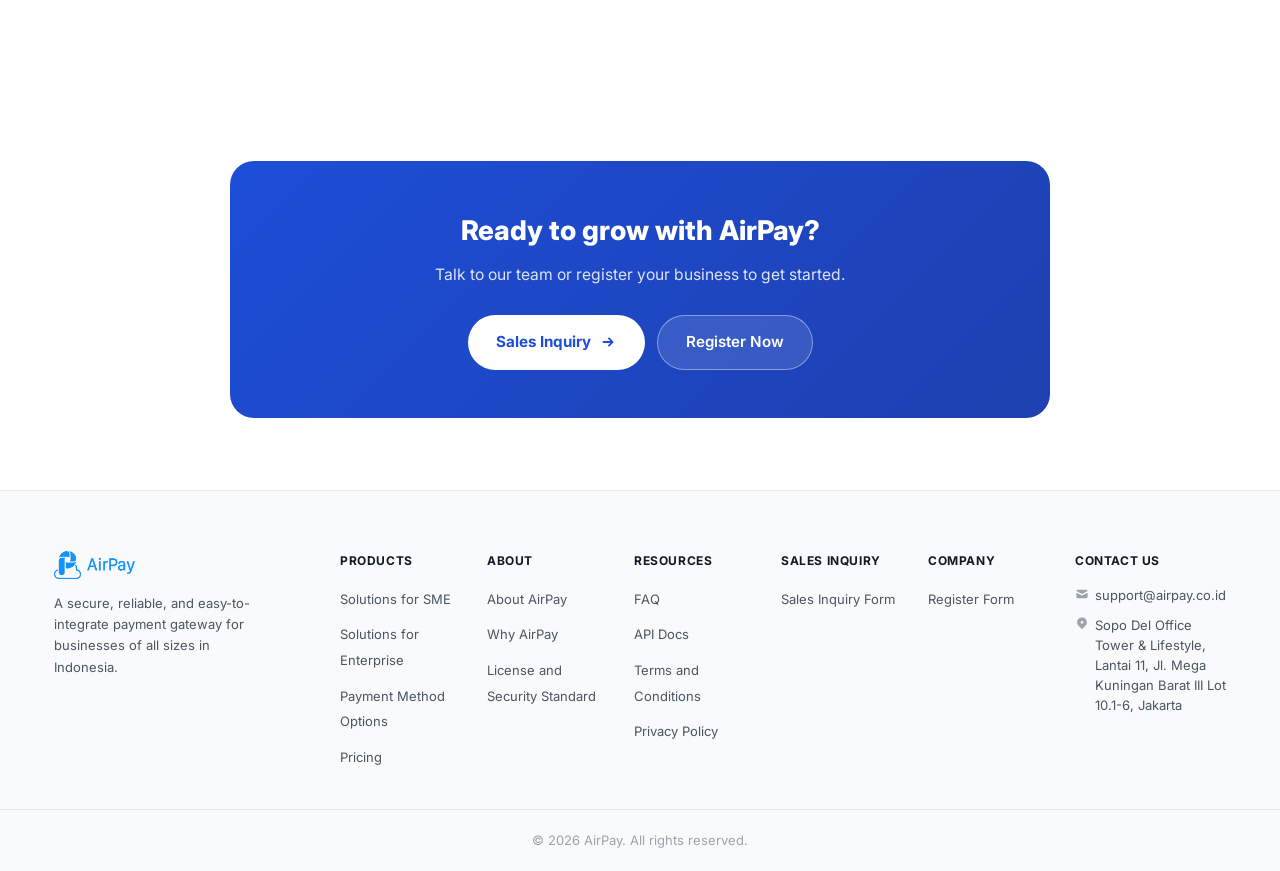
==== commit 6b744e9d: "Add competitor-comparison SEO content and enlarge the Sea Group diagram - Add a homepage section pos" ====
--- a/index.html
+++ b/index.html
@@ -359,42 +359,48 @@
       </div>
 
       <div class="sea-map-wrap">
-        <svg viewBox="0 0 640 336" fill="none" xmlns="http://www.w3.org/2000/svg" class="ecosystem-svg">
+        <svg viewBox="0 0 760 430" fill="none" xmlns="http://www.w3.org/2000/svg" class="ecosystem-svg">
+          <defs>
+            <filter id="ecoShadow" x="-30%" y="-30%" width="160%" height="160%">
+              <feDropShadow dx="0" dy="3" stdDeviation="6" flood-color="rgba(29,78,216,0.12)"/>
+            </filter>
+          </defs>
+
           <!-- Sea Group (parent) -->
-          <rect x="240" y="20" width="160" height="56" rx="28" fill="white" stroke="#E5E7EB" stroke-width="1.5"/>
-          <image href="sea-logo.png" x="281.5" y="32" width="77" height="32" preserveAspectRatio="xMidYMid meet"/>
+          <rect x="280" y="20" width="200" height="70" rx="35" fill="white" stroke="#E5E7EB" stroke-width="1.5" filter="url(#ecoShadow)"/>
+          <image href="sea-logo.png" x="329.5" y="34" width="101" height="42" preserveAspectRatio="xMidYMid meet"/>
 
           <!-- Sea Group's branches -->
-          <line x1="320" y1="76" x2="320" y2="100" stroke="#93C5FD" stroke-width="1.5" stroke-dasharray="5 3"/>
-          <line x1="120" y1="100" x2="520" y2="100" stroke="#93C5FD" stroke-width="1.5" stroke-dasharray="5 3"/>
-          <line x1="120" y1="100" x2="120" y2="120" stroke="#93C5FD" stroke-width="1.5" stroke-dasharray="5 3"/>
-          <line x1="320" y1="100" x2="320" y2="120" stroke="#93C5FD" stroke-width="1.5" stroke-dasharray="5 3"/>
-          <line x1="520" y1="100" x2="520" y2="120" stroke="#93C5FD" stroke-width="1.5" stroke-dasharray="5 3"/>
+          <line x1="380" y1="90" x2="380" y2="118" stroke="#93C5FD" stroke-width="2" stroke-dasharray="5 3"/>
+          <line x1="150" y1="118" x2="610" y2="118" stroke="#93C5FD" stroke-width="2" stroke-dasharray="5 3"/>
+          <line x1="150" y1="118" x2="150" y2="140" stroke="#93C5FD" stroke-width="2" stroke-dasharray="5 3"/>
+          <line x1="380" y1="118" x2="380" y2="140" stroke="#93C5FD" stroke-width="2" stroke-dasharray="5 3"/>
+          <line x1="610" y1="118" x2="610" y2="140" stroke="#93C5FD" stroke-width="2" stroke-dasharray="5 3"/>
 
           <!-- Digital Entertainment -->
-          <rect x="50" y="120" width="140" height="50" rx="25" fill="white" stroke="#E5E7EB" stroke-width="1.5"/>
-          <image href="garena-logo.png" x="81.9" y="131" width="76.3" height="28" preserveAspectRatio="xMidYMid meet"/>
+          <rect x="50" y="140" width="200" height="70" rx="35" fill="white" stroke="#E5E7EB" stroke-width="1.5" filter="url(#ecoShadow)"/>
+          <image href="garena-logo.png" x="95.5" y="155" width="109" height="40" preserveAspectRatio="xMidYMid meet"/>
 
           <!-- E-Commerce -->
-          <rect x="250" y="120" width="140" height="50" rx="25" fill="white" stroke="#E5E7EB" stroke-width="1.5"/>
-          <image href="shopee-logo.png" x="279.6" y="131" width="80.8" height="28" preserveAspectRatio="xMidYMid meet"/>
+          <rect x="280" y="140" width="200" height="70" rx="35" fill="white" stroke="#E5E7EB" stroke-width="1.5" filter="url(#ecoShadow)"/>
+          <image href="shopee-logo.png" x="322.3" y="155" width="115.4" height="40" preserveAspectRatio="xMidYMid meet"/>
 
           <!-- Digital Financial Service: Monee -->
-          <rect x="450" y="120" width="140" height="50" rx="25" fill="white" stroke="#E5E7EB" stroke-width="1.5"/>
-          <image href="monee-logo.png" x="476.1" y="132" width="87.8" height="26" preserveAspectRatio="xMidYMid meet"/>
+          <rect x="510" y="140" width="200" height="70" rx="35" fill="white" stroke="#E5E7EB" stroke-width="1.5" filter="url(#ecoShadow)"/>
+          <image href="monee-logo.png" x="545.85" y="156" width="128.3" height="38" preserveAspectRatio="xMidYMid meet"/>
 
           <!-- Monee's products, grouped in one branch -->
-          <line x1="520" y1="170" x2="520" y2="182" stroke="#93C5FD" stroke-width="1.5" stroke-dasharray="5 3"/>
-          <rect x="450" y="182" width="140" height="134" rx="14" fill="#F8FAFC" stroke="#E5E7EB" stroke-width="1.5"/>
-
-          <rect x="458" y="192" width="124" height="32" rx="16" fill="white" stroke="#E5E7EB" stroke-width="1.5"/>
-          <image href="airpay-logo.png" x="494.1" y="197" width="51.8" height="22" preserveAspectRatio="xMidYMid meet"/>
-
-          <rect x="458" y="232" width="124" height="32" rx="16" fill="white" stroke="#E5E7EB" stroke-width="1.5"/>
-          <image href="shopeepay-logo.png" x="484.1" y="237" width="71.8" height="22" preserveAspectRatio="xMidYMid meet"/>
-
-          <rect x="458" y="272" width="124" height="32" rx="16" fill="white" stroke="#E5E7EB" stroke-width="1.5"/>
-          <image href="seabank-logo.png" x="493.3" y="277" width="53.4" height="22" preserveAspectRatio="xMidYMid meet"/>
+          <line x1="610" y1="210" x2="610" y2="224" stroke="#93C5FD" stroke-width="2" stroke-dasharray="5 3"/>
+          <rect x="510" y="224" width="200" height="192" rx="20" fill="#F8FAFC" stroke="#E5E7EB" stroke-width="1.5"/>
+
+          <rect x="520" y="236" width="180" height="48" rx="24" fill="white" stroke="#E5E7EB" stroke-width="1.5" filter="url(#ecoShadow)"/>
+          <image href="airpay-logo.png" x="574.7" y="245" width="70.6" height="30" preserveAspectRatio="xMidYMid meet"/>
+
+          <rect x="520" y="296" width="180" height="48" rx="24" fill="white" stroke="#E5E7EB" stroke-width="1.5" filter="url(#ecoShadow)"/>
+          <image href="shopeepay-logo.png" x="561" y="305" width="97.95" height="30" preserveAspectRatio="xMidYMid meet"/>
+
+          <rect x="520" y="356" width="180" height="48" rx="24" fill="white" stroke="#E5E7EB" stroke-width="1.5" filter="url(#ecoShadow)"/>
+          <image href="seabank-logo.png" x="573.6" y="365" width="72.8" height="30" preserveAspectRatio="xMidYMid meet"/>
         </svg>
       </div>
     </div>
@@ -484,6 +490,17 @@
       </div>
       <div style="text-align:center">
         <a href="license.html" class="btn-outline-hero" style="display:inline-flex"><span data-i18n="home.compliance.cta">View All Certifications</span></a>
+      </div>
+    </div>
+  </section>
+
+  <!-- ===== COMPARE PAYMENT GATEWAYS ===== -->
+  <section class="cp-section">
+    <div class="cp-container narrow">
+      <div class="cp-section-head center">
+        <span class="cp-eyebrow" data-i18n="home.compare.eyebrow">Choosing a Payment Gateway in Indonesia?</span>
+        <h2 class="cp-section-title" data-i18n="home.compare.title">AirPay: a trusted payment gateway alternative to Midtrans, Xendit, and DOKU</h2>
+        <p class="cp-section-sub" data-i18n="home.compare.body">Businesses researching Midtrans, Xendit, or DOKU for a payment gateway in Indonesia are usually looking for the same things: transparent pricing, fast integration, and a licensed provider they can trust. AirPay offers exactly that — backed by Sea Group and Monee, with no setup fee and no integration fee, supporting QRIS, e-wallets, virtual accounts, and cards through a single API.</p>
       </div>
     </div>
   </section>
--- a/styles.css
+++ b/styles.css
@@ -444,7 +444,7 @@
 }
 .ecosystem-svg {
   width: 100%;
-  max-width: 540px;
+  max-width: 640px;
   height: auto;
 }
 
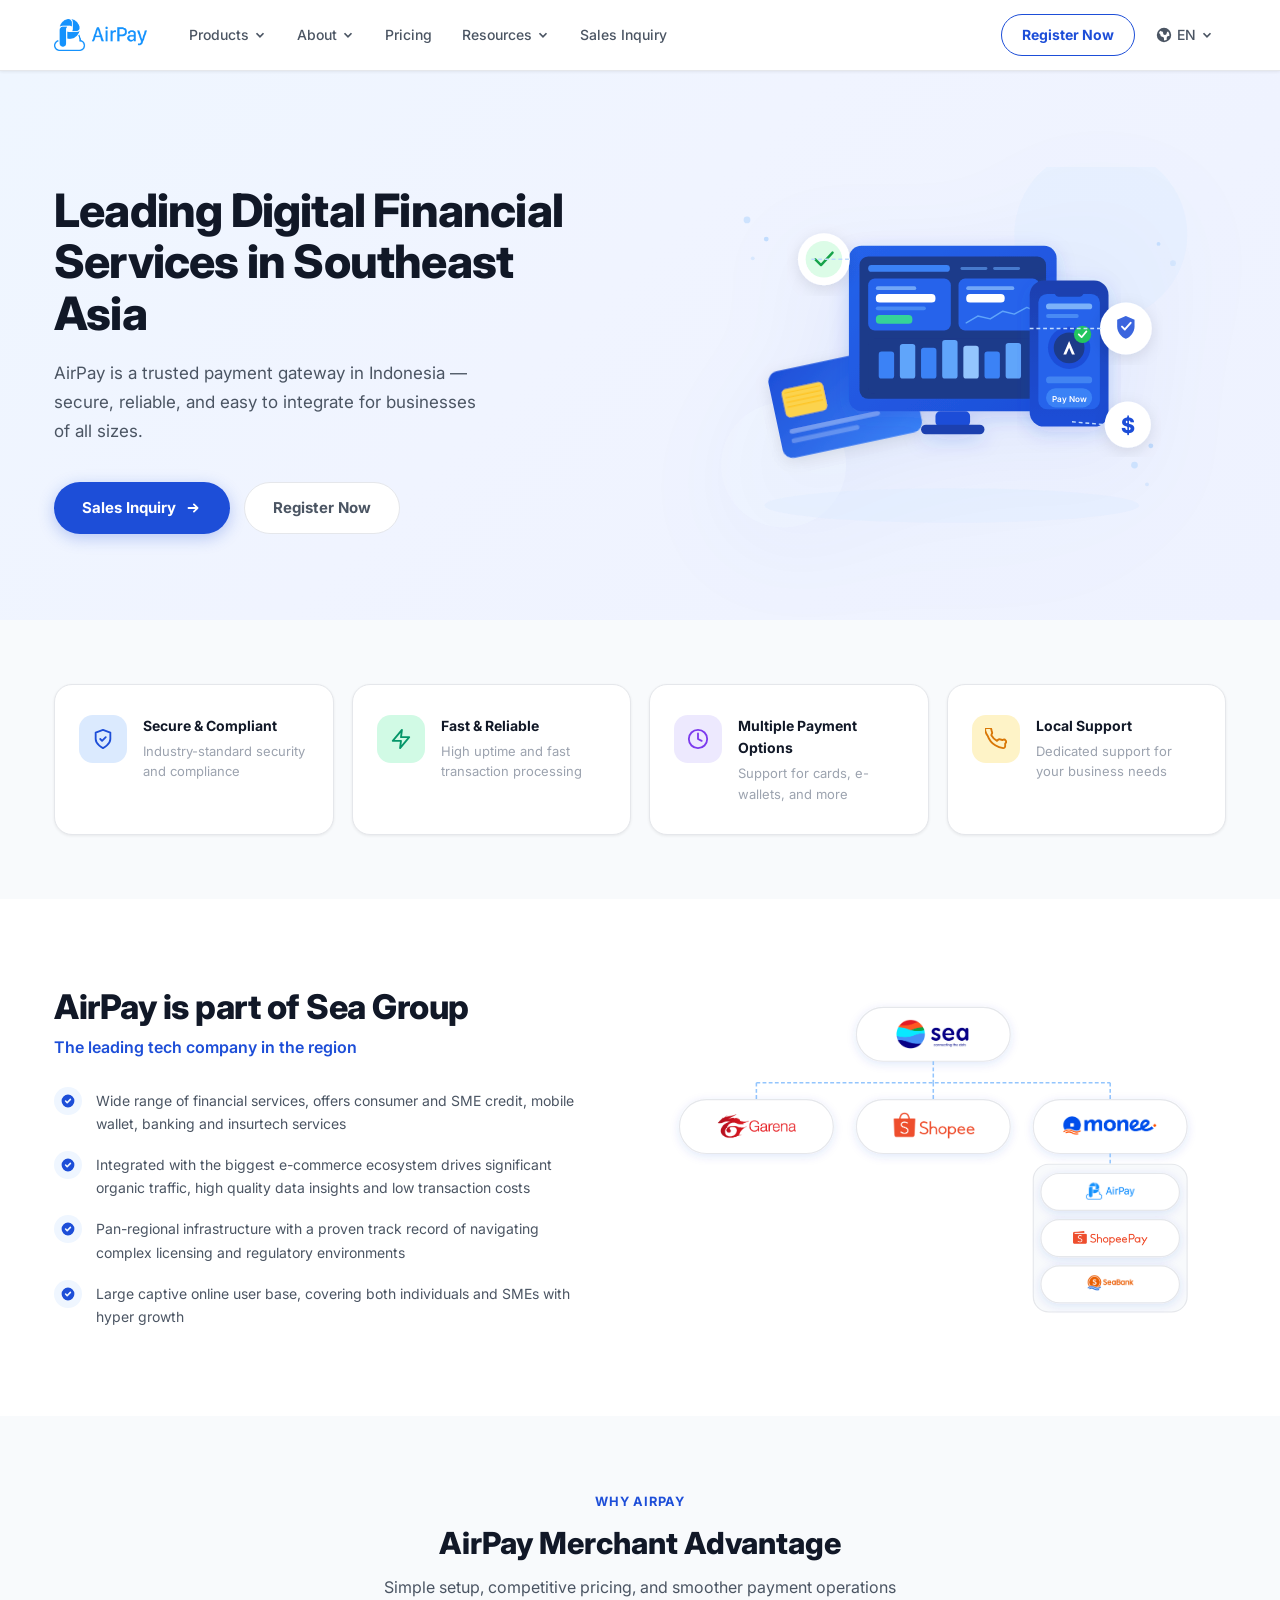
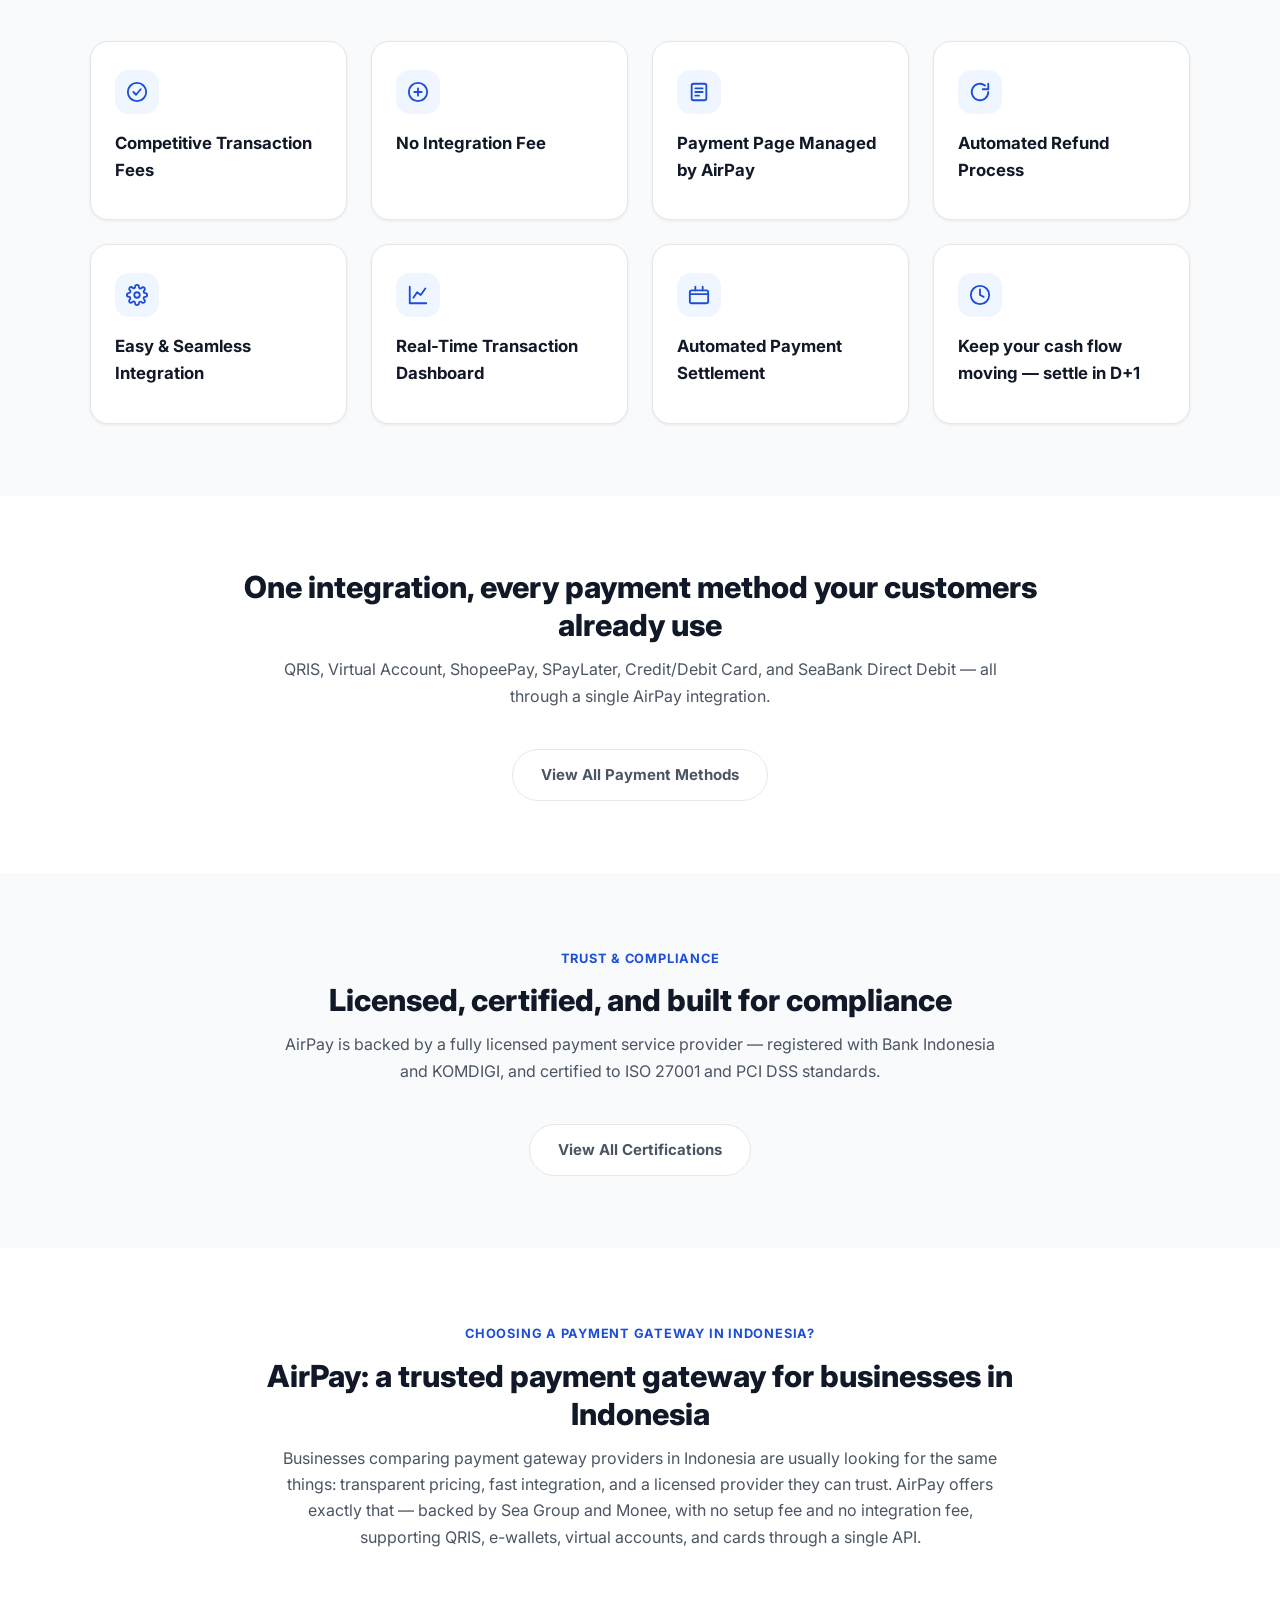
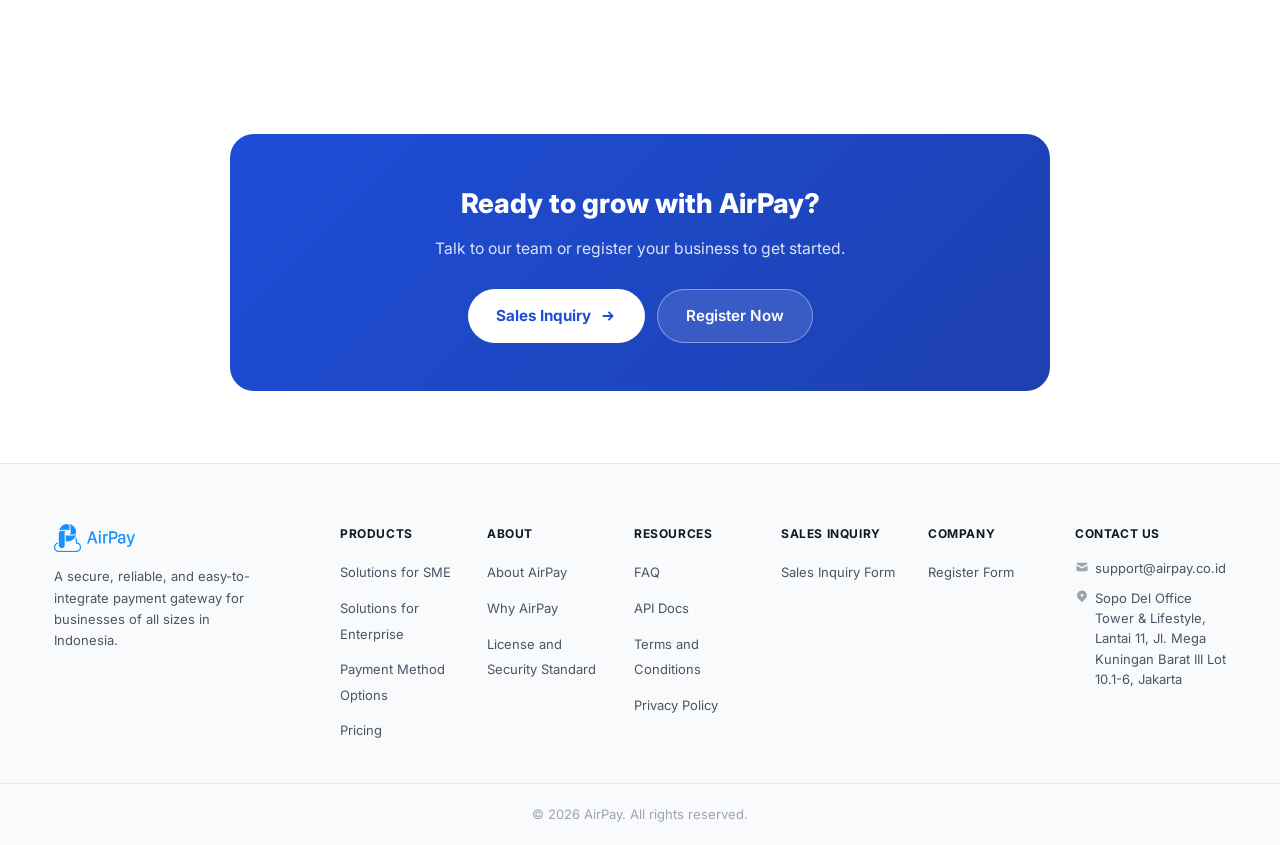
==== commit 2f2d57a9: "Remove competitor brand names from homepage comparison section Generalize the "choosing a payment ga" ====
--- a/index.html
+++ b/index.html
@@ -499,8 +499,8 @@
     <div class="cp-container narrow">
       <div class="cp-section-head center">
         <span class="cp-eyebrow" data-i18n="home.compare.eyebrow">Choosing a Payment Gateway in Indonesia?</span>
-        <h2 class="cp-section-title" data-i18n="home.compare.title">AirPay: a trusted payment gateway alternative to Midtrans, Xendit, and DOKU</h2>
-        <p class="cp-section-sub" data-i18n="home.compare.body">Businesses researching Midtrans, Xendit, or DOKU for a payment gateway in Indonesia are usually looking for the same things: transparent pricing, fast integration, and a licensed provider they can trust. AirPay offers exactly that — backed by Sea Group and Monee, with no setup fee and no integration fee, supporting QRIS, e-wallets, virtual accounts, and cards through a single API.</p>
+        <h2 class="cp-section-title" data-i18n="home.compare.title">AirPay: a trusted payment gateway for businesses in Indonesia</h2>
+        <p class="cp-section-sub" data-i18n="home.compare.body">Businesses comparing payment gateway providers in Indonesia are usually looking for the same things: transparent pricing, fast integration, and a licensed provider they can trust. AirPay offers exactly that — backed by Sea Group and Monee, with no setup fee and no integration fee, supporting QRIS, e-wallets, virtual accounts, and cards through a single API.</p>
       </div>
     </div>
   </section>
